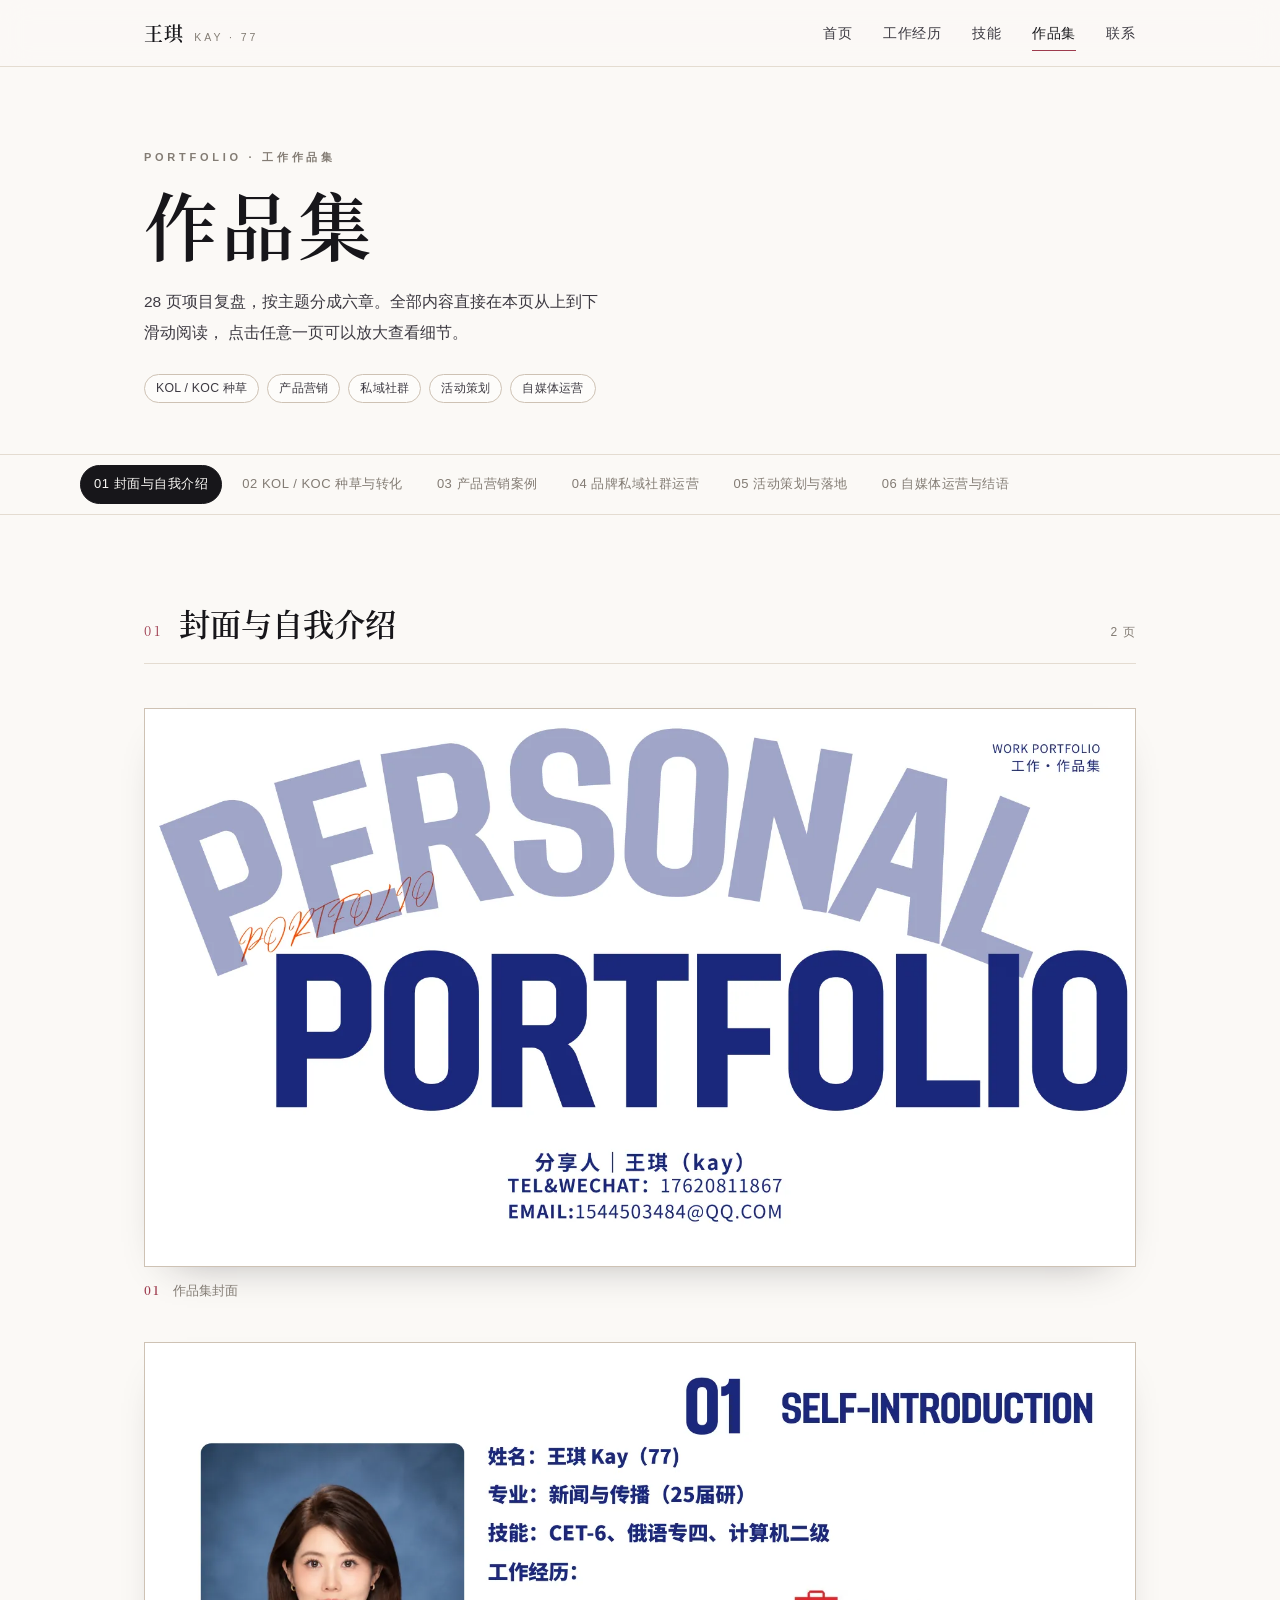
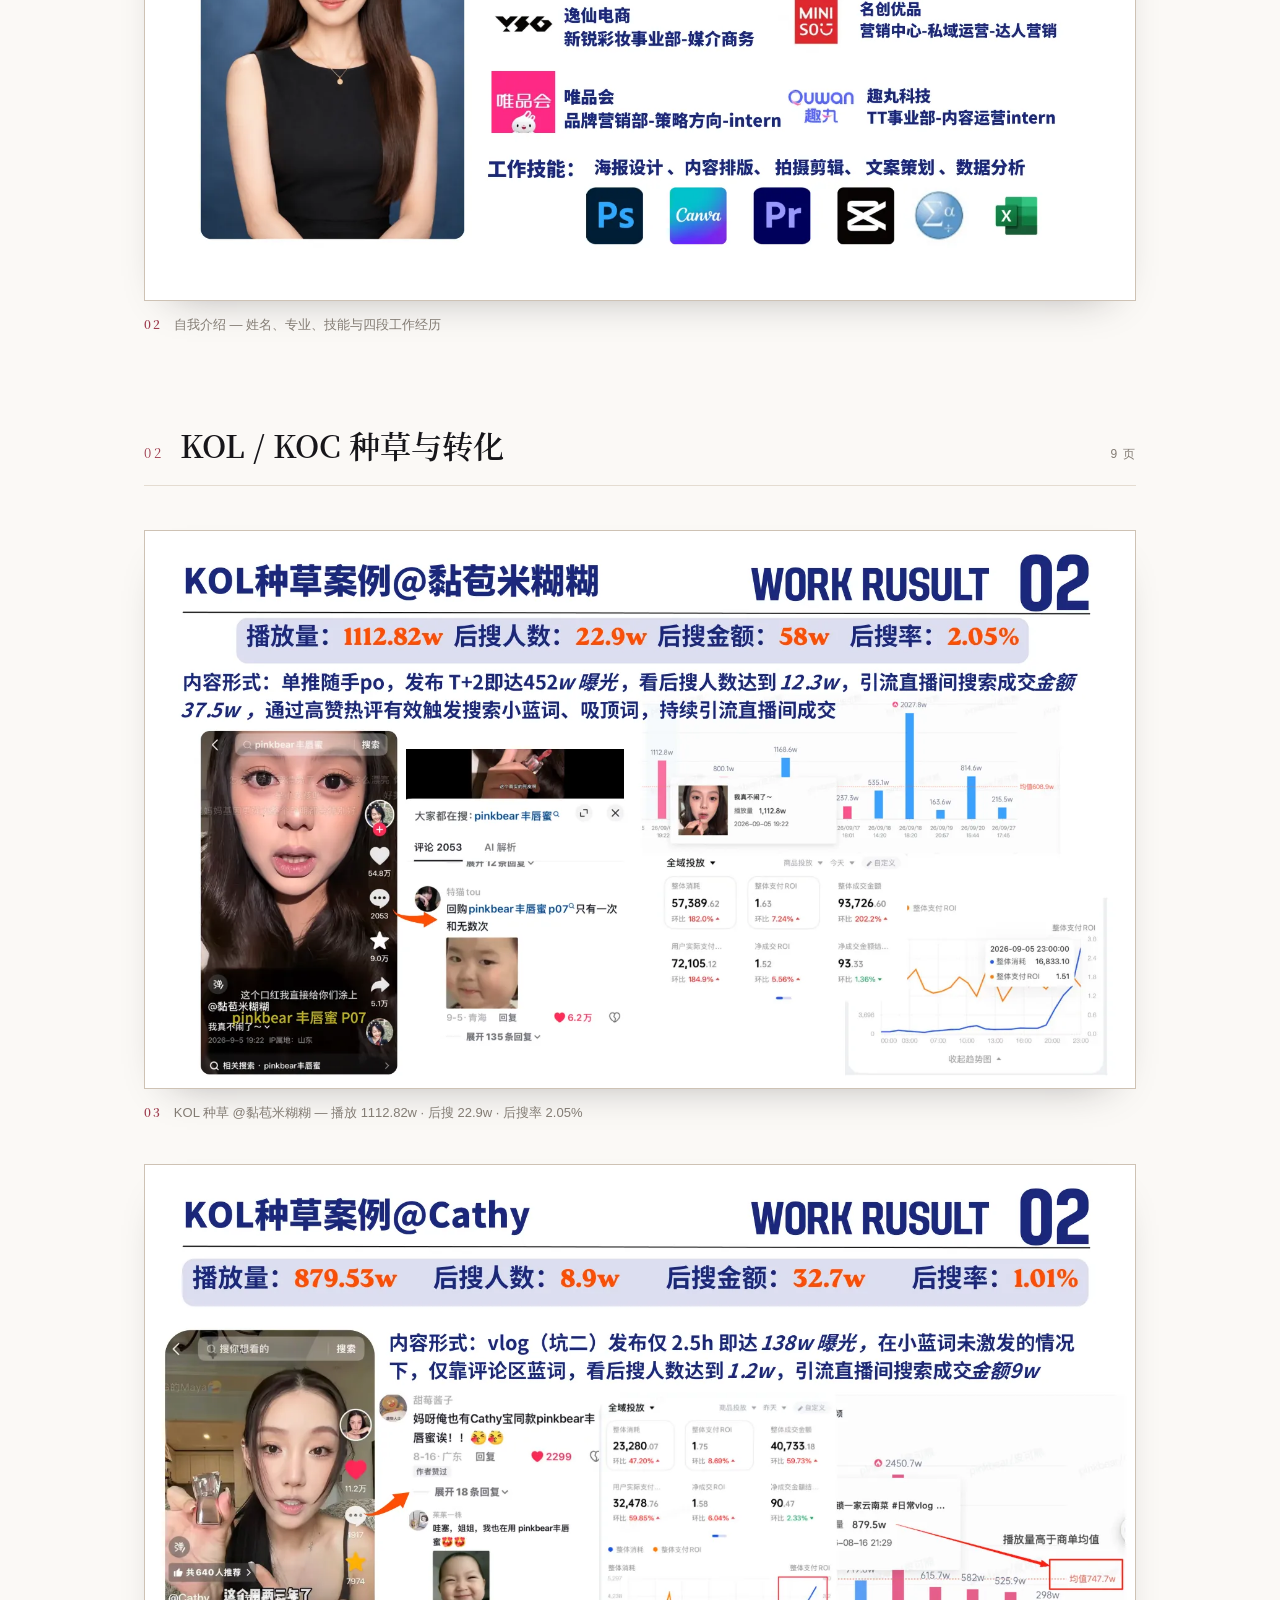
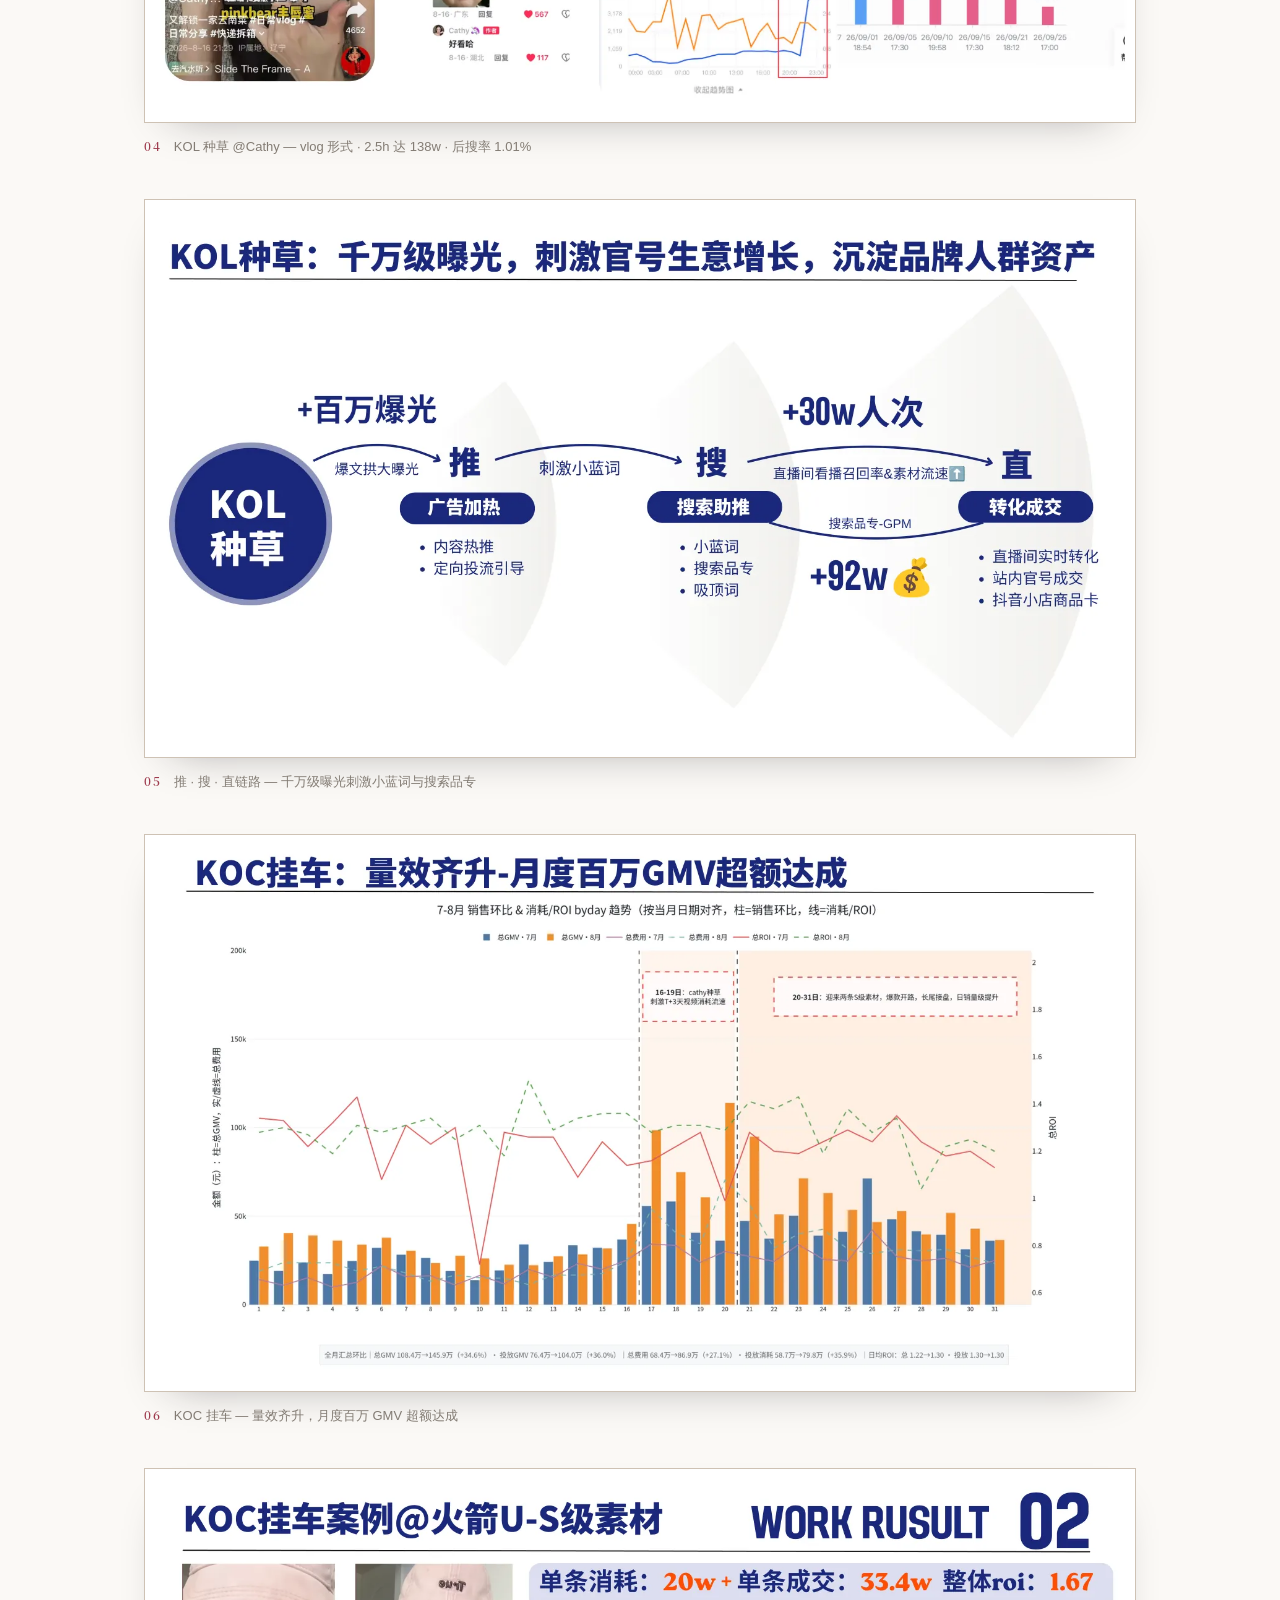
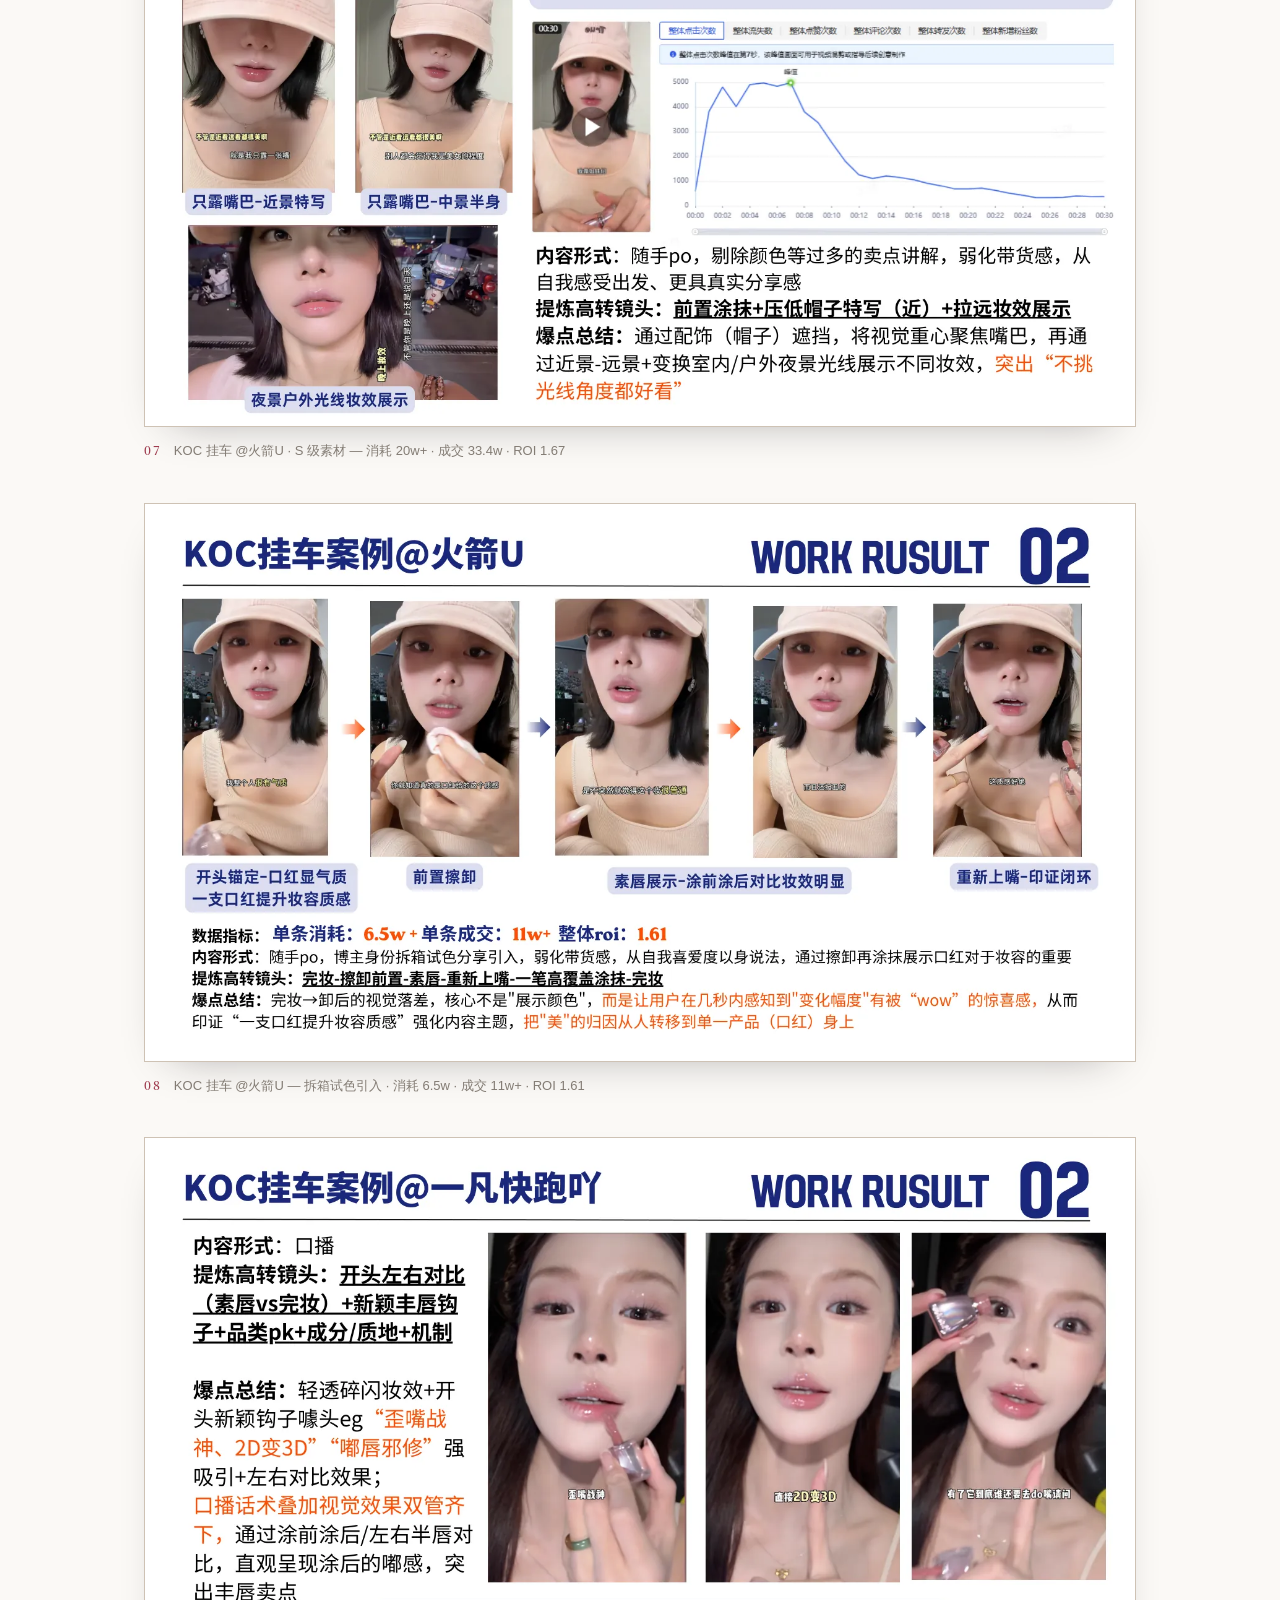
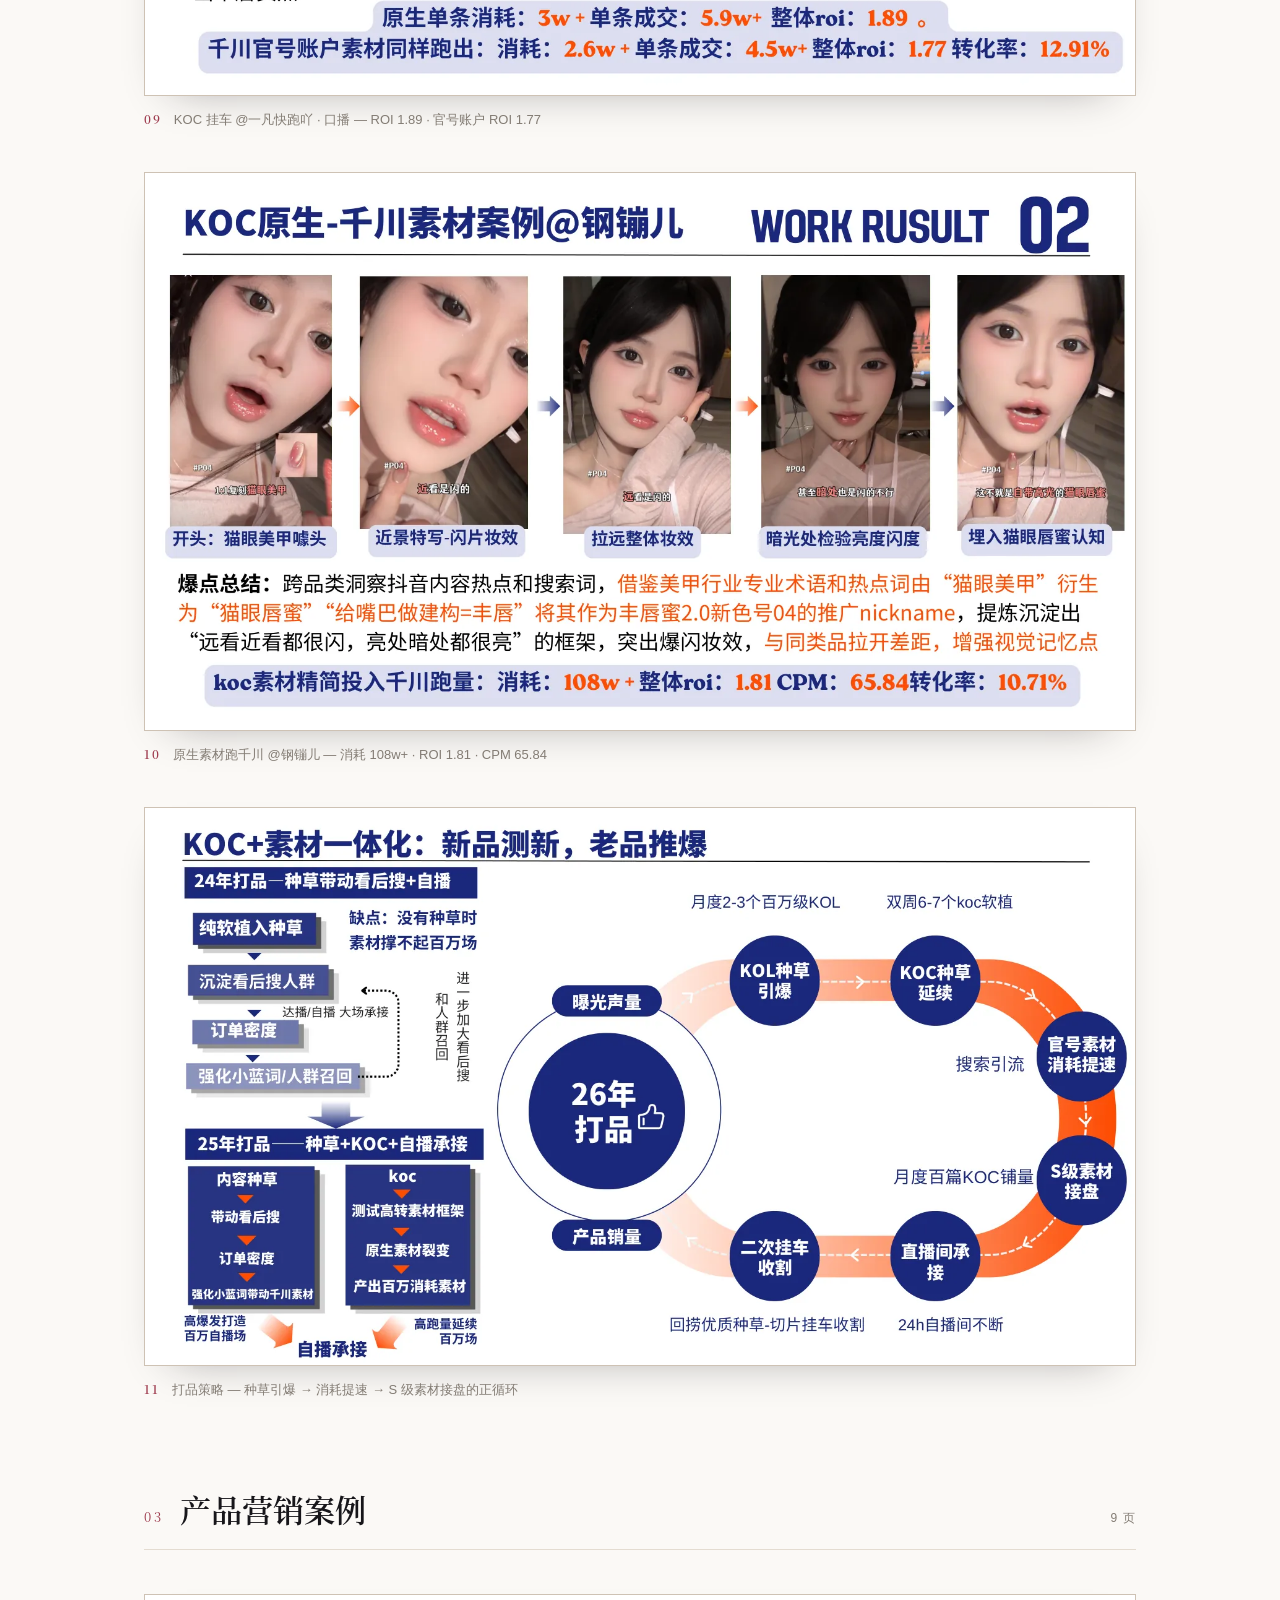
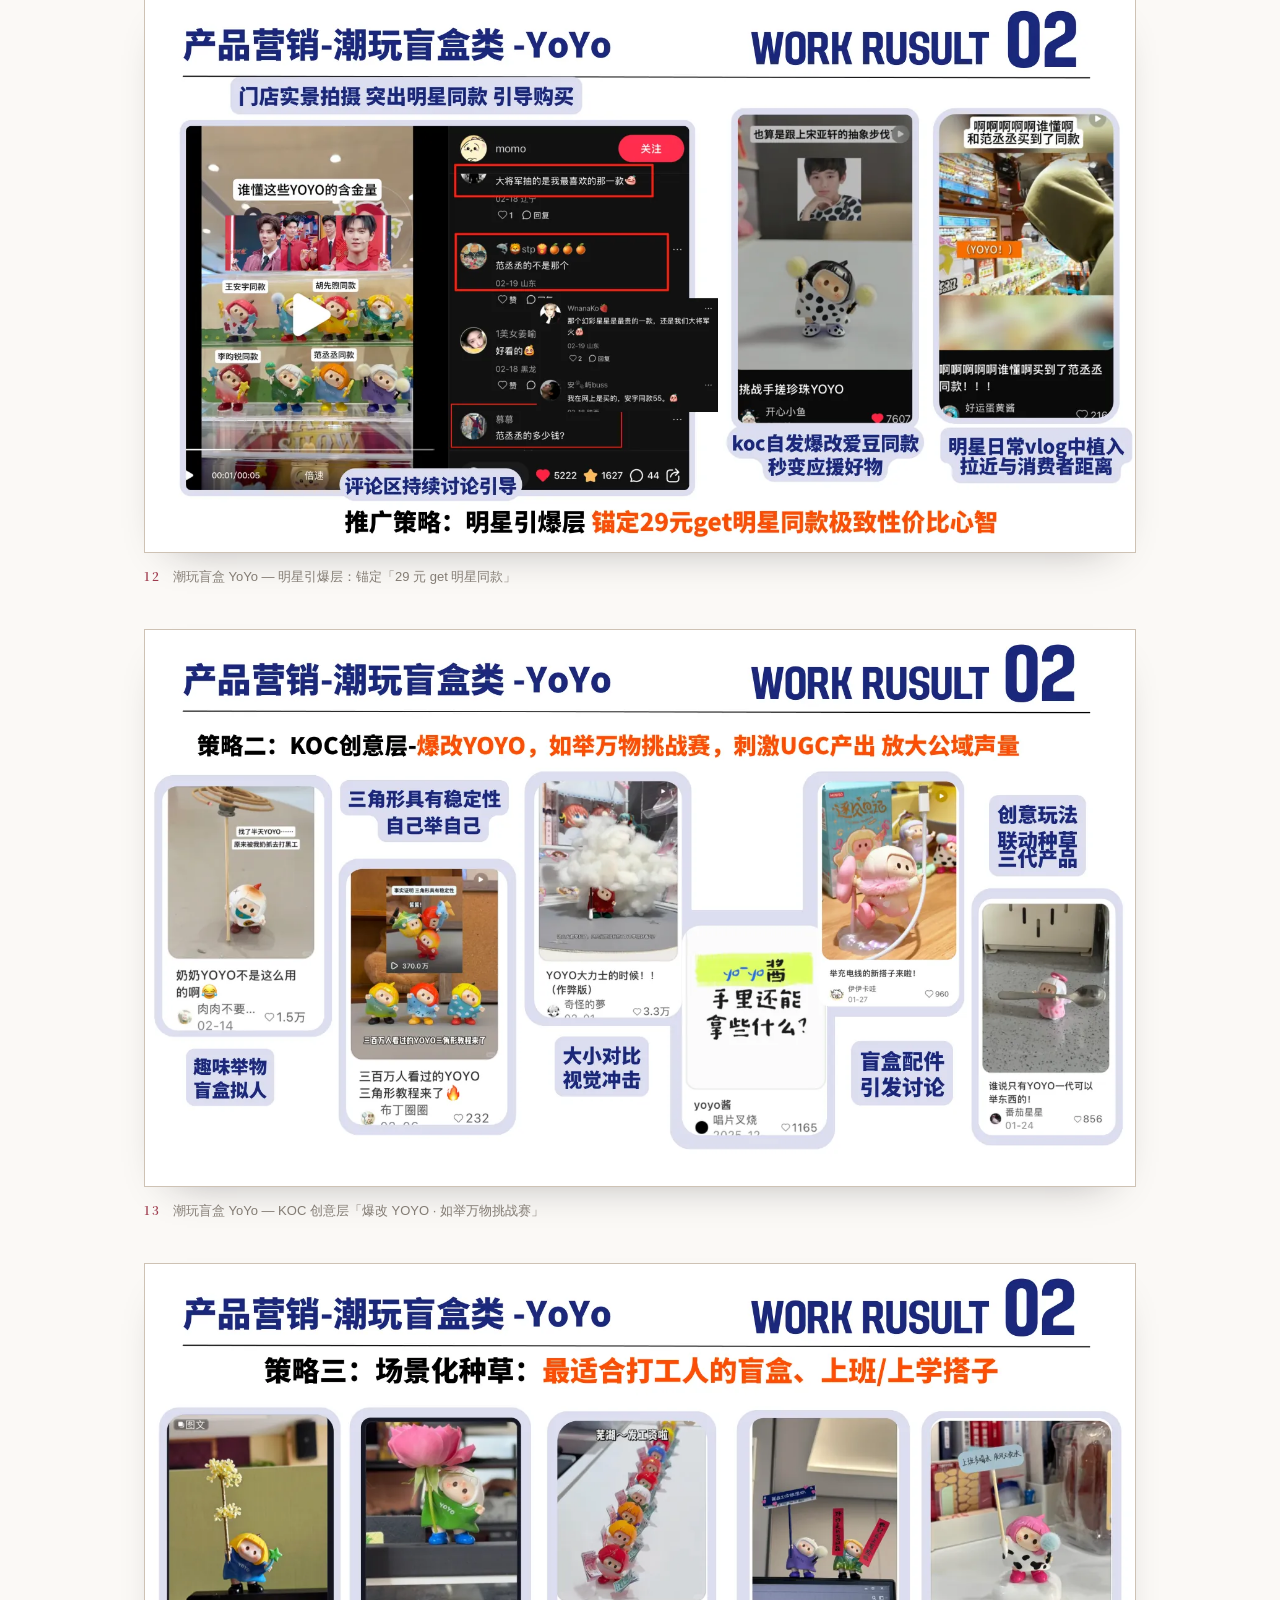
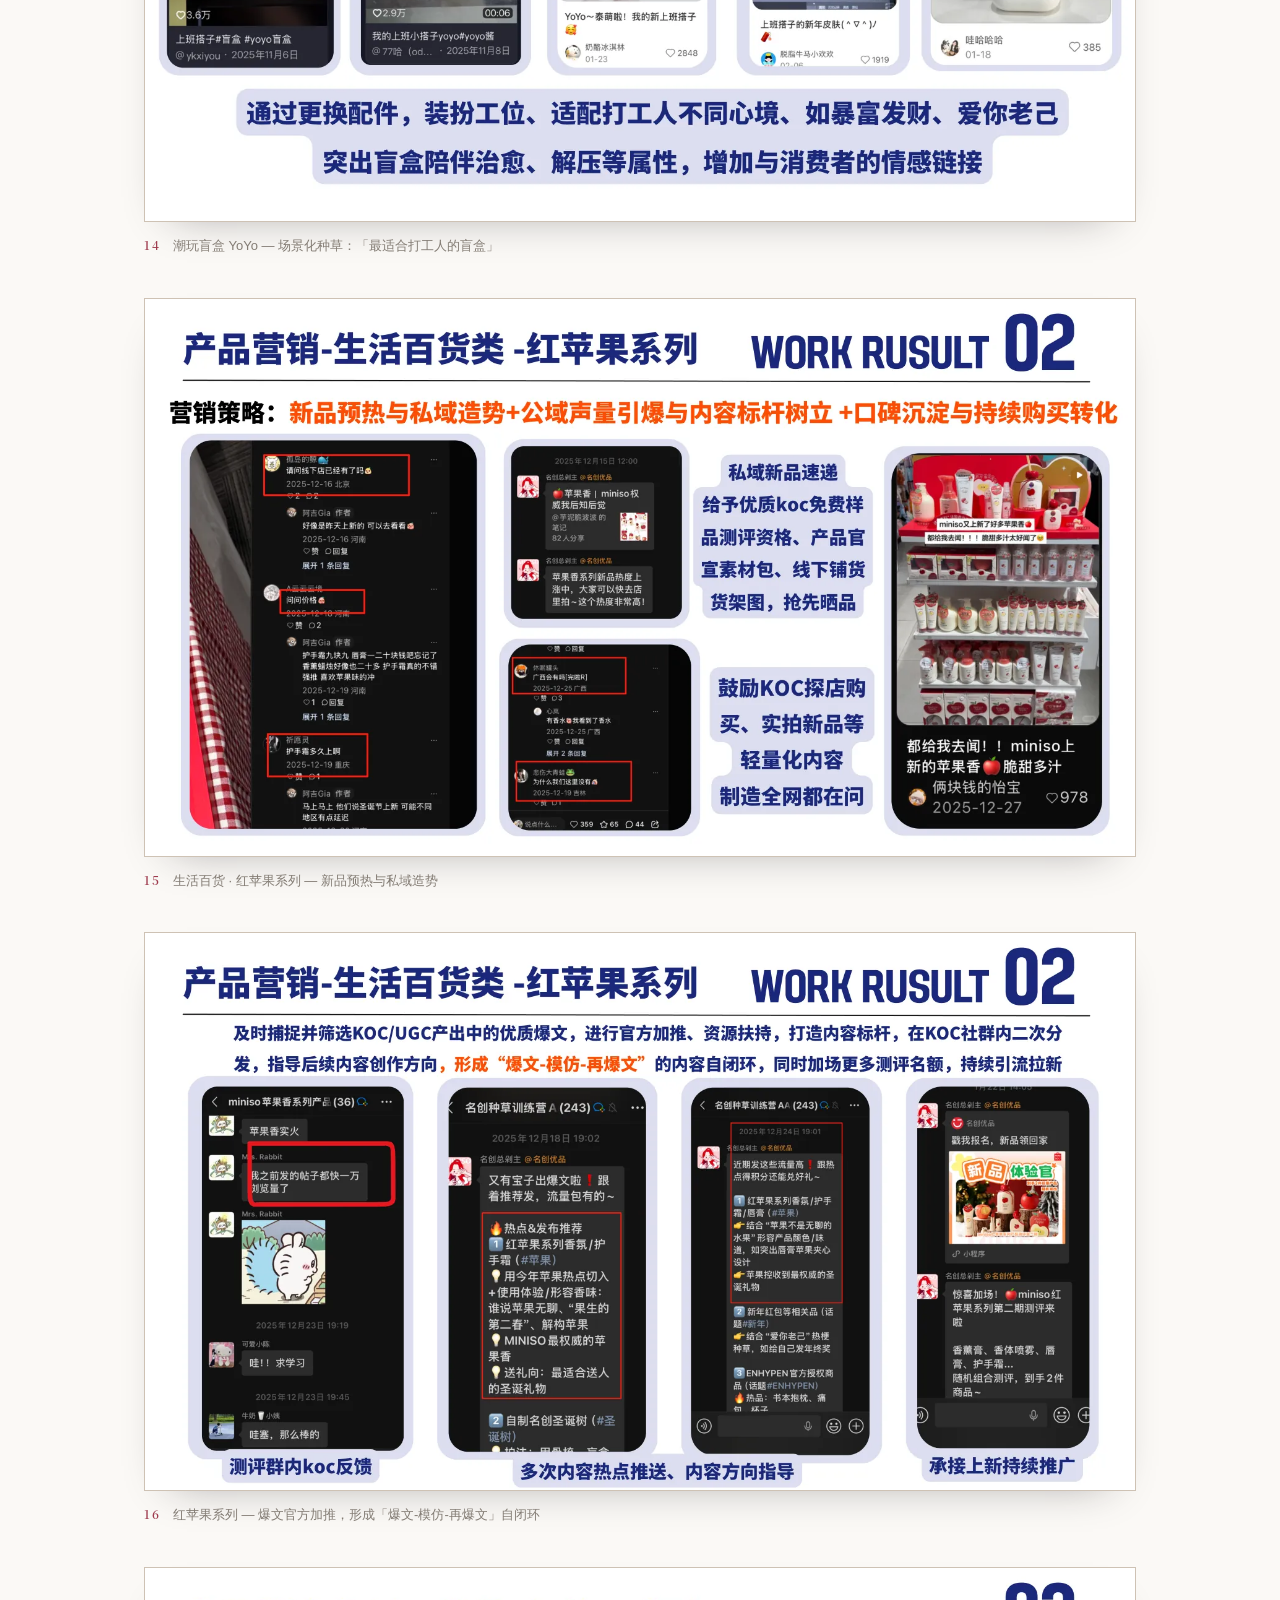
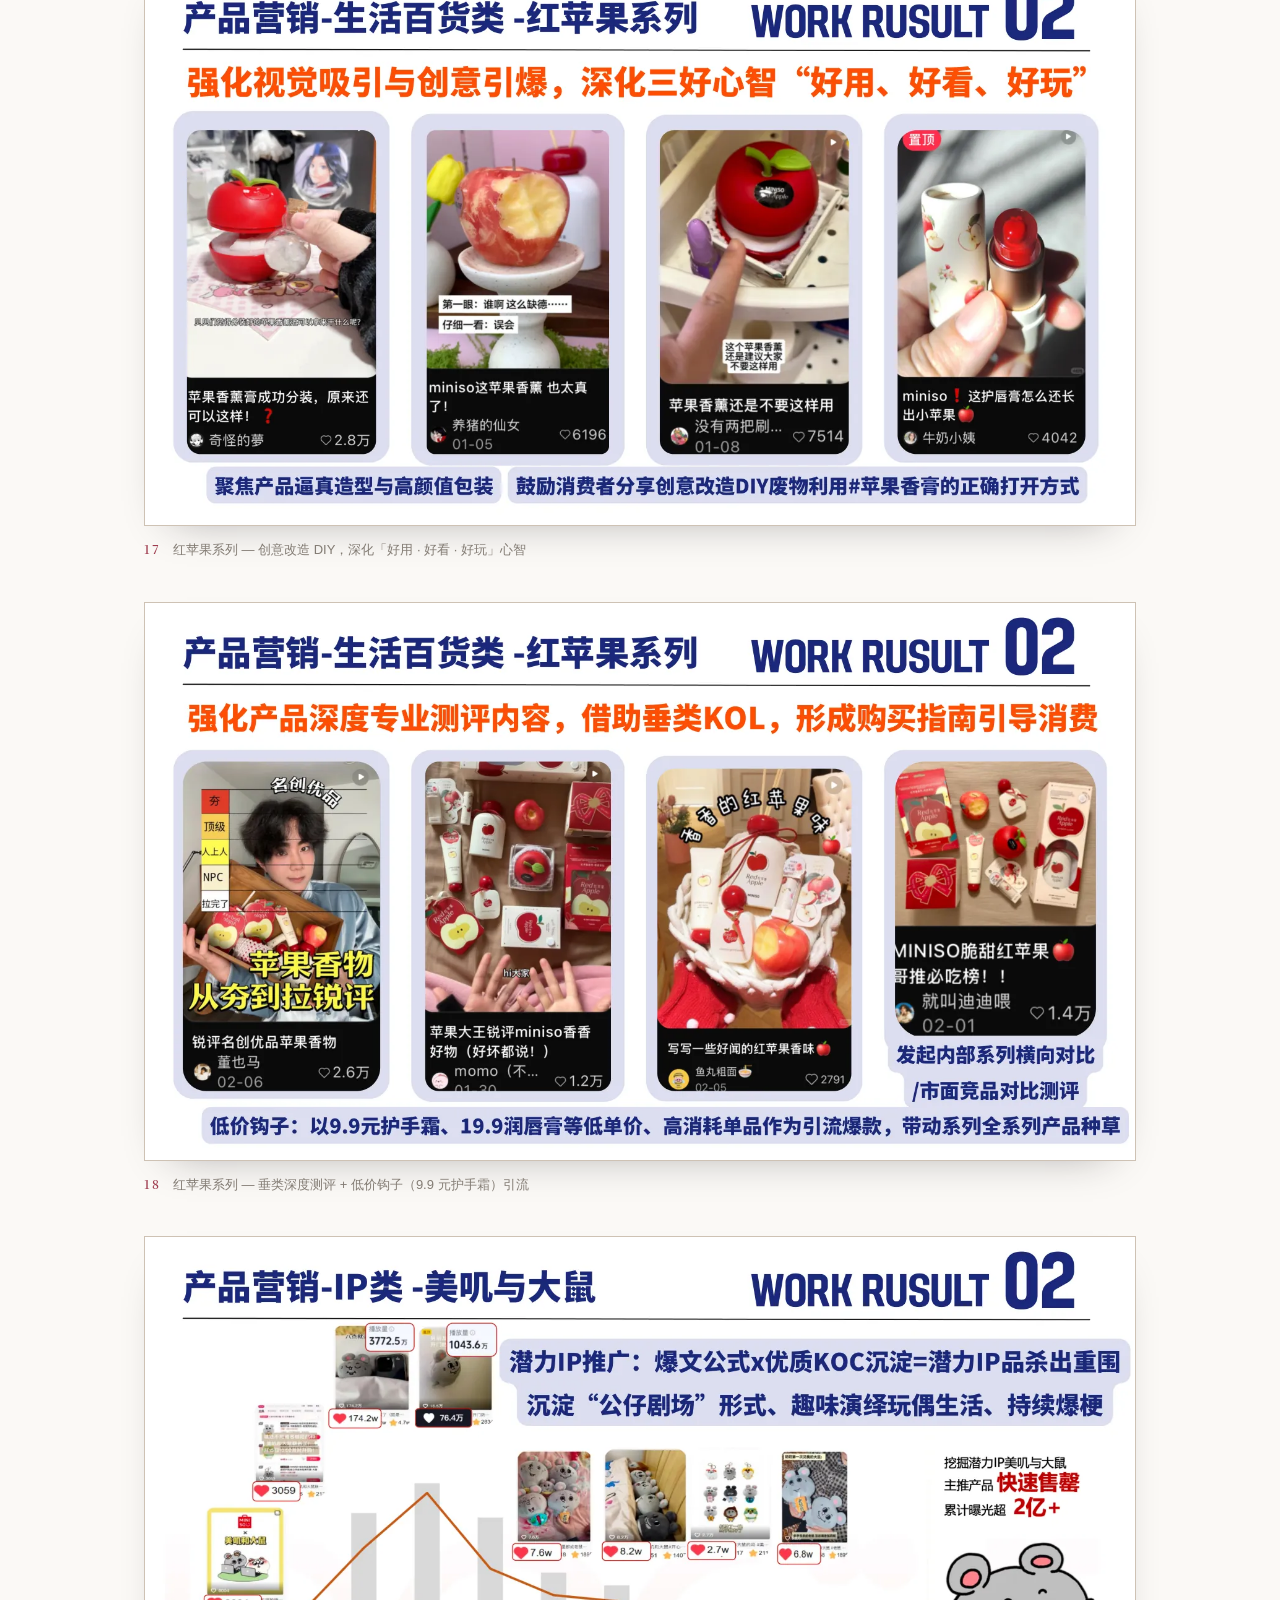
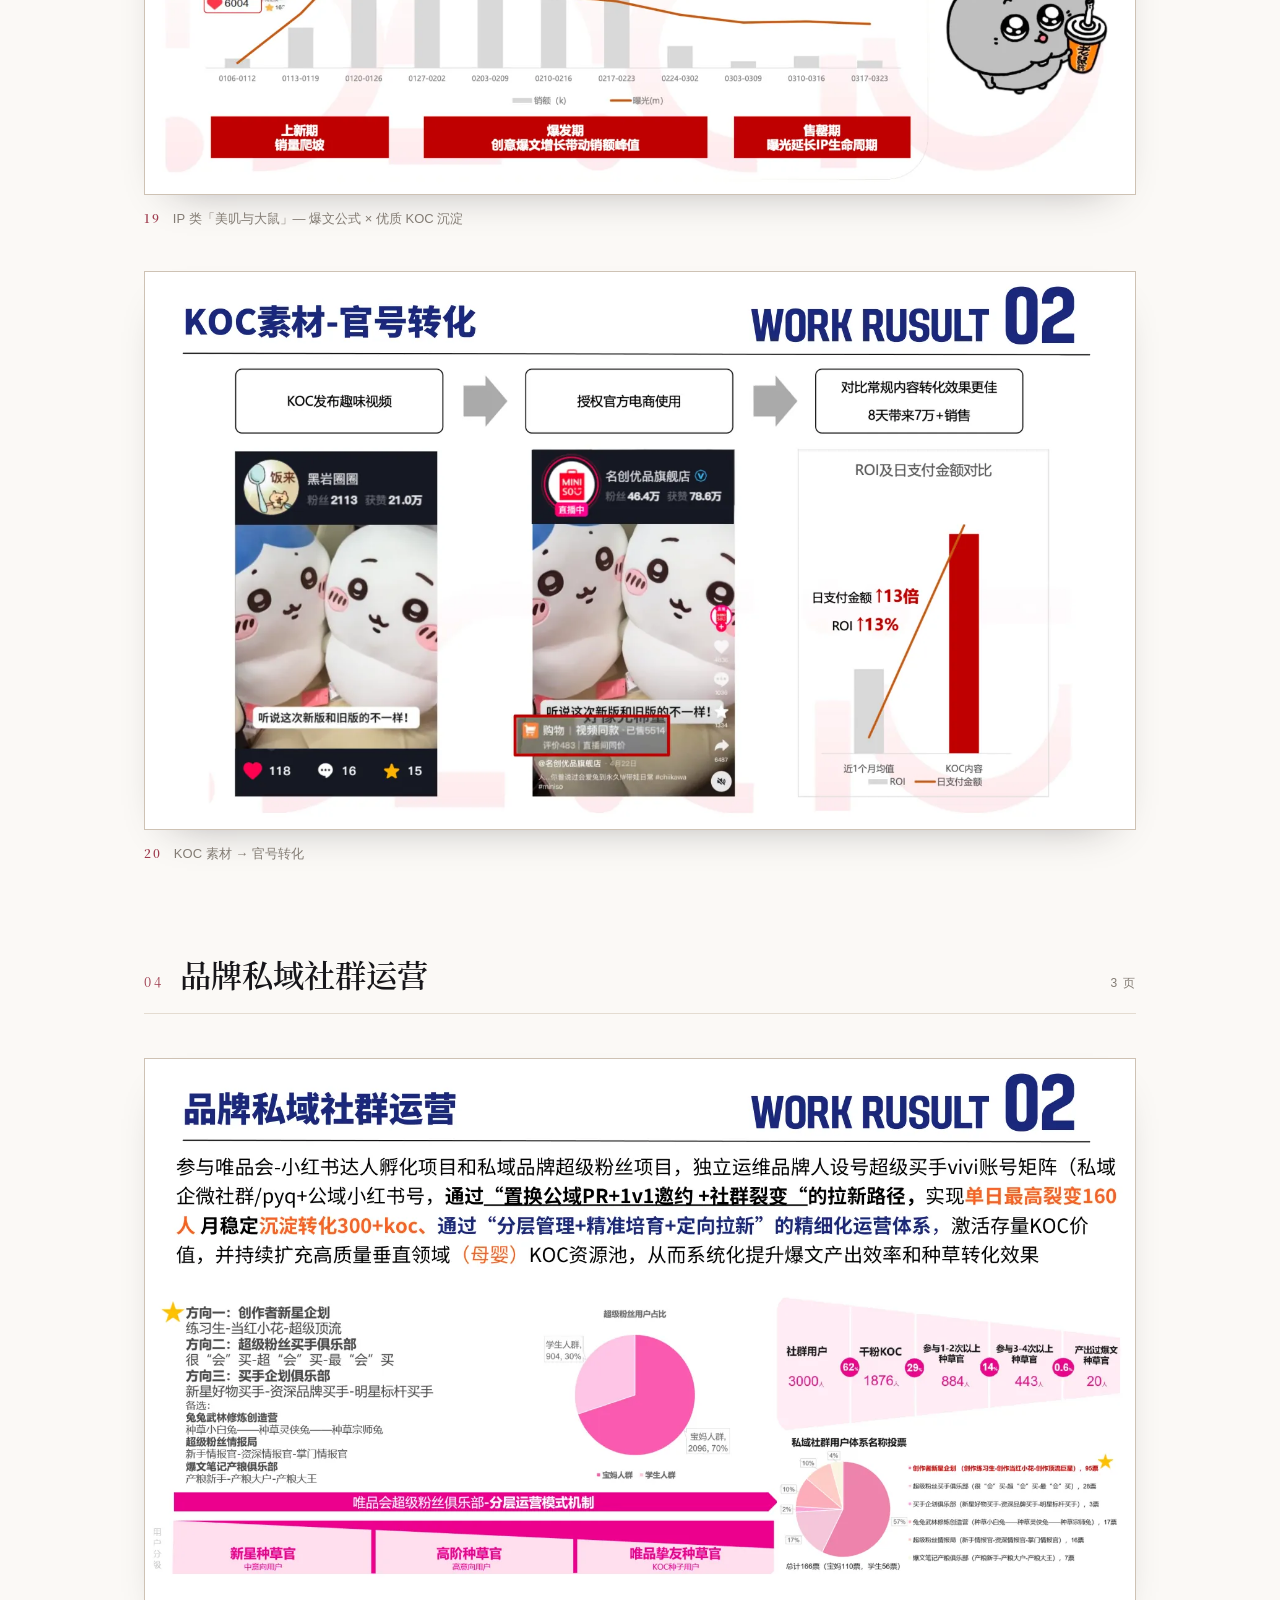
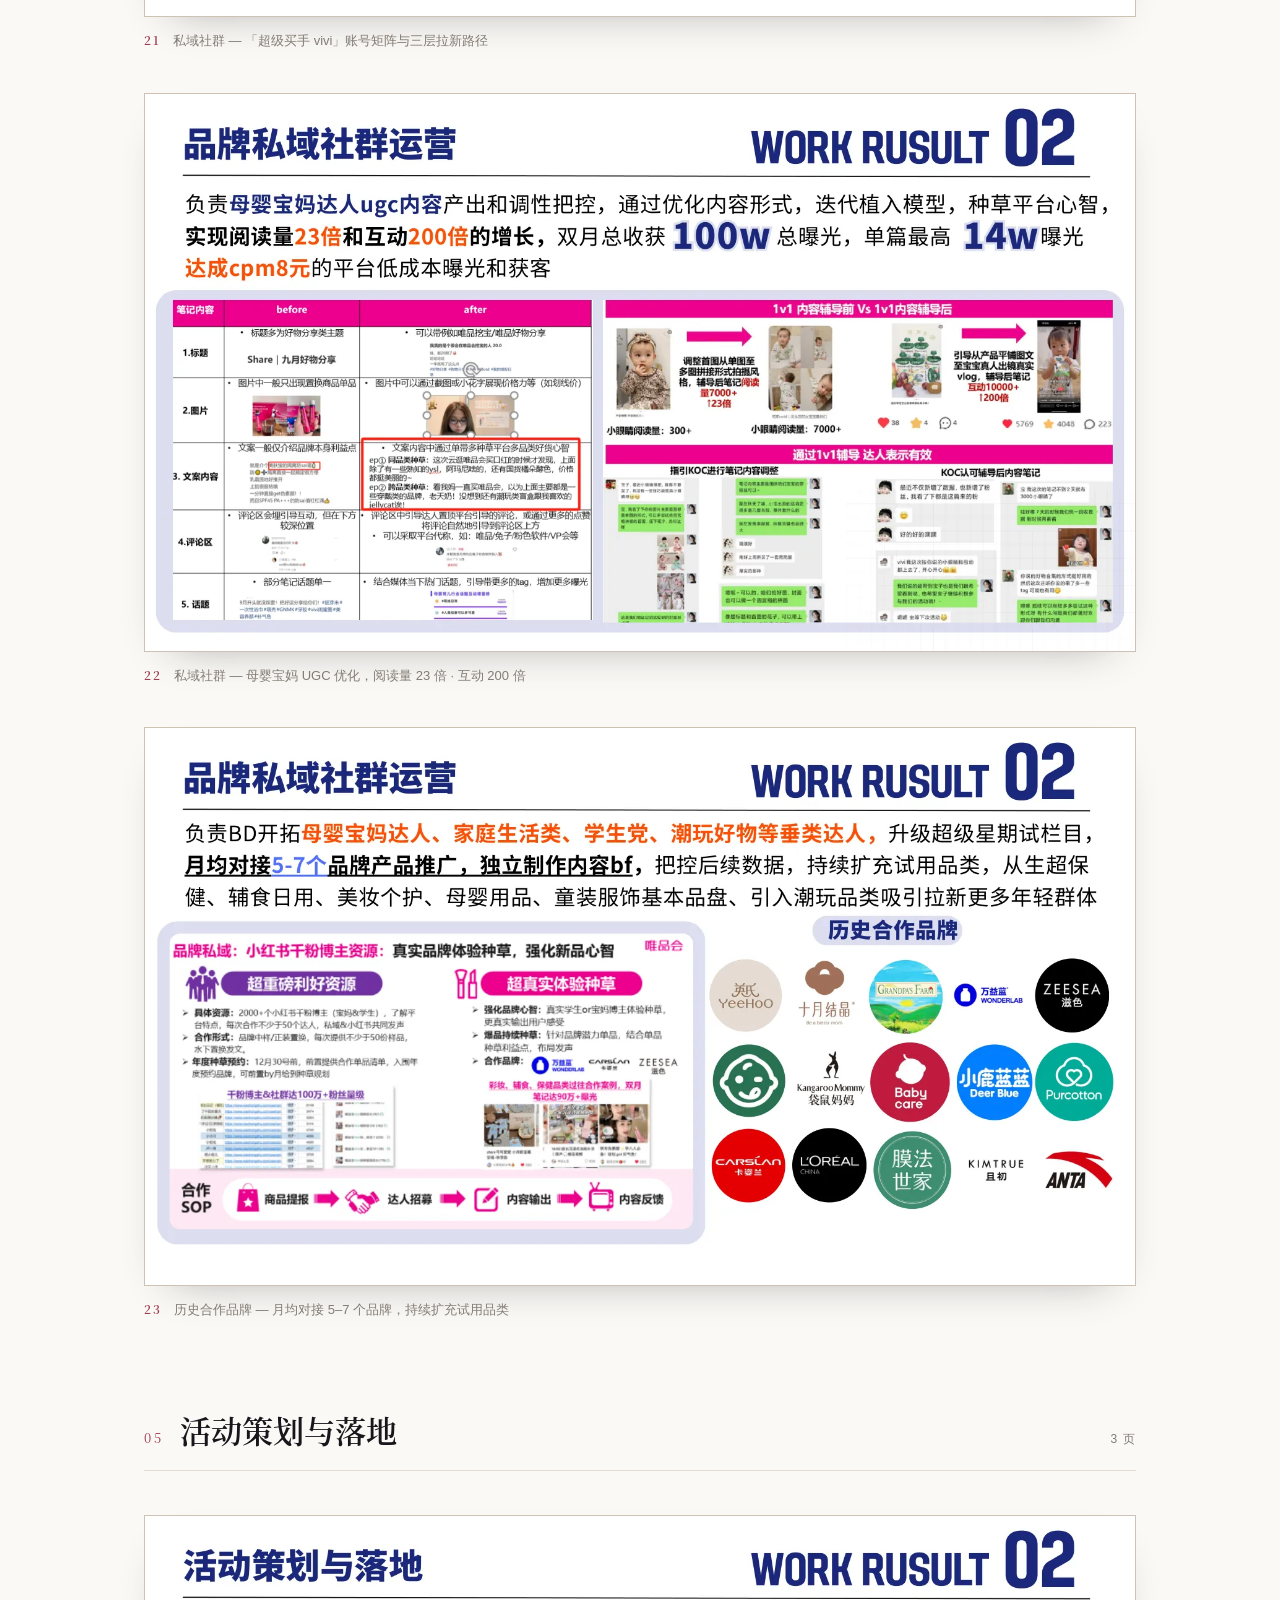
==== portfolio.html @ 4d659699 "feat: 个人网站首版（简历拆解 + 站内作品集） 首页： - Hero 定位与四段经历概述，六项关键数据条 - 工作经历按公司分块，每段拆成 3 个工作要点并附量化指标标签 - 技能按 7 个方向" ====
<!doctype html>
<html lang="zh-CN">
<head>
<meta charset="utf-8">
<meta name="viewport" content="width=device-width, initial-scale=1">
<title>作品集 · 王琪 Kay</title>
<meta name="description" content="王琪（Kay）作品集：KOL / KOC 种草与转化、产品营销、品牌私域社群运营、活动策划与自媒体运营，28 页完整项目复盘。">
<meta name="author" content="王琪 Kay">
<meta name="theme-color" content="#fbf9f6">
<link rel="icon" href="assets/favicon.svg" type="image/svg+xml">
<link rel="stylesheet" href="css/style.css">
</head>
<body>
<a class="skip-link" href="#main">跳到主要内容</a>

<header class="site-header">
  <div class="wrap">
    <a class="brand" href="index.html">王琪 <small>Kay · 77</small></a>
    <nav class="site-nav" aria-label="主导航">
      <a href="index.html">首页</a>
      <a href="index.html#experience">工作经历</a>
      <a href="index.html#skills">技能</a>
      <a href="portfolio.html" aria-current="page">作品集</a>
      <a href="index.html#contact">联系</a>
    </nav>
  </div>
</header>

<main id="main">

  <section class="pf-hero">
    <div class="wrap">
      <p class="eyebrow">PORTFOLIO · 工作作品集</p>
      <h1 class="pf-hero-title">作品集</h1>
      <p class="pf-hero-lede">
        28 页项目复盘，按主题分成六章。全部内容直接在本页从上到下滑动阅读，
        点击任意一页可以放大查看细节。
      </p>
      <div class="hero-tags">
        <span class="metric">KOL / KOC 种草</span>
        <span class="metric">产品营销</span>
        <span class="metric">私域社群</span>
        <span class="metric">活动策划</span>
        <span class="metric">自媒体运营</span>
      </div>
    </div>
  </section>

  <nav class="pf-nav" aria-label="作品集章节">
    <div class="wrap pf-nav-inner">
      <a href="#group-1">01 封面与自我介绍</a>
      <a href="#group-2">02 KOL / KOC 种草与转化</a>
      <a href="#group-3">03 产品营销案例</a>
      <a href="#group-4">04 品牌私域社群运营</a>
      <a href="#group-5">05 活动策划与落地</a>
      <a href="#group-6">06 自媒体运营与结语</a>
    </div>
  </nav>

  <!-- ========================= 01 封面与自我介绍 ========================= -->
  <section class="pf-group" id="group-1">
    <div class="wrap">
      <div class="pf-group-head">
        <span class="pf-group-num">01</span>
        <h2 class="pf-group-title">封面与自我介绍</h2>
        <span class="pf-group-count">2 页</span>
      </div>
      <div class="pf-slides">
        <figure class="pf-slide reveal">
          <button class="pf-slide-btn" type="button" data-slide="assets/portfolio/01-w.webp" data-index="1">
            <img src="assets/portfolio/01-w.webp" srcset="assets/portfolio/01-s.webp 900w, assets/portfolio/01-w.webp 1600w" sizes="(max-width: 900px) 100vw, 1080px" width="1600" height="900" alt="作品集封面：工作·作品集，分享人王琪（Kay）" decoding="async">
          </button>
          <figcaption><b>01</b> 作品集封面</figcaption>
        </figure>
        <figure class="pf-slide reveal">
          <button class="pf-slide-btn" type="button" data-slide="assets/portfolio/02-w.webp" data-index="2">
            <img src="assets/portfolio/02-w.webp" srcset="assets/portfolio/02-s.webp 900w, assets/portfolio/02-w.webp 1600w" sizes="(max-width: 900px) 100vw, 1080px" width="1600" height="900" alt="自我介绍：姓名、专业、技能与四段工作经历" loading="lazy" decoding="async">
          </button>
          <figcaption><b>02</b> 自我介绍 — 姓名、专业、技能与四段工作经历</figcaption>
        </figure>
      </div>
    </div>
  </section>

  <!-- ===================== 02 KOL / KOC 种草与转化 ===================== -->
  <section class="pf-group" id="group-2">
    <div class="wrap">
      <div class="pf-group-head">
        <span class="pf-group-num">02</span>
        <h2 class="pf-group-title">KOL / KOC 种草与转化</h2>
        <span class="pf-group-count">9 页</span>
      </div>
      <div class="pf-slides">
        <figure class="pf-slide reveal">
          <button class="pf-slide-btn" type="button" data-slide="assets/portfolio/03-w.webp" data-index="3">
            <img src="assets/portfolio/03-w.webp" srcset="assets/portfolio/03-s.webp 900w, assets/portfolio/03-w.webp 1600w" sizes="(max-width: 900px) 100vw, 1080px" width="1600" height="900" alt="KOL 种草案例 @黏苞米糊糊：播放量 1112.82 万，后搜人数 22.9 万" loading="lazy" decoding="async">
          </button>
          <figcaption><b>03</b> KOL 种草 @黏苞米糊糊 — 播放 1112.82w · 后搜 22.9w · 后搜率 2.05%</figcaption>
        </figure>
        <figure class="pf-slide reveal">
          <button class="pf-slide-btn" type="button" data-slide="assets/portfolio/04-w.webp" data-index="4">
            <img src="assets/portfolio/04-w.webp" srcset="assets/portfolio/04-s.webp 900w, assets/portfolio/04-w.webp 1600w" sizes="(max-width: 900px) 100vw, 1080px" width="1600" height="900" alt="KOL 种草案例 @Cathy：vlog 形式，发布 2.5 小时达 138 万曝光" loading="lazy" decoding="async">
          </button>
          <figcaption><b>04</b> KOL 种草 @Cathy — vlog 形式 · 2.5h 达 138w · 后搜率 1.01%</figcaption>
        </figure>
        <figure class="pf-slide reveal">
          <button class="pf-slide-btn" type="button" data-slide="assets/portfolio/05-w.webp" data-index="5">
            <img src="assets/portfolio/05-w.webp" srcset="assets/portfolio/05-s.webp 900w, assets/portfolio/05-w.webp 1600w" sizes="(max-width: 900px) 100vw, 1080px" width="1600" height="900" alt="推搜直链路：KOL 种草带动小蓝词与搜索品专" loading="lazy" decoding="async">
          </button>
          <figcaption><b>05</b> 推 · 搜 · 直链路 — 千万级曝光刺激小蓝词与搜索品专</figcaption>
        </figure>
        <figure class="pf-slide reveal">
          <button class="pf-slide-btn" type="button" data-slide="assets/portfolio/06-w.webp" data-index="6">
            <img src="assets/portfolio/06-w.webp" srcset="assets/portfolio/06-s.webp 900w, assets/portfolio/06-w.webp 1600w" sizes="(max-width: 900px) 100vw, 1080px" width="1600" height="900" alt="KOC 挂车月度百万 GMV 超额达成" loading="lazy" decoding="async">
          </button>
          <figcaption><b>06</b> KOC 挂车 — 量效齐升，月度百万 GMV 超额达成</figcaption>
        </figure>
        <figure class="pf-slide reveal">
          <button class="pf-slide-btn" type="button" data-slide="assets/portfolio/07-w.webp" data-index="7">
            <img src="assets/portfolio/07-w.webp" srcset="assets/portfolio/07-s.webp 900w, assets/portfolio/07-w.webp 1600w" sizes="(max-width: 900px) 100vw, 1080px" width="1600" height="900" alt="KOC 挂车 S 级素材案例 @火箭U：单条消耗 20 万、成交 33.4 万" loading="lazy" decoding="async">
          </button>
          <figcaption><b>07</b> KOC 挂车 @火箭U · S 级素材 — 消耗 20w+ · 成交 33.4w · ROI 1.67</figcaption>
        </figure>
        <figure class="pf-slide reveal">
          <button class="pf-slide-btn" type="button" data-slide="assets/portfolio/08-w.webp" data-index="8">
            <img src="assets/portfolio/08-w.webp" srcset="assets/portfolio/08-s.webp 900w, assets/portfolio/08-w.webp 1600w" sizes="(max-width: 900px) 100vw, 1080px" width="1600" height="900" alt="KOC 挂车案例 @火箭U：拆箱试色引入，单条成交 11 万以上" loading="lazy" decoding="async">
          </button>
          <figcaption><b>08</b> KOC 挂车 @火箭U — 拆箱试色引入 · 消耗 6.5w · 成交 11w+ · ROI 1.61</figcaption>
        </figure>
        <figure class="pf-slide reveal">
          <button class="pf-slide-btn" type="button" data-slide="assets/portfolio/09-w.webp" data-index="9">
            <img src="assets/portfolio/09-w.webp" srcset="assets/portfolio/09-s.webp 900w, assets/portfolio/09-w.webp 1600w" sizes="(max-width: 900px) 100vw, 1080px" width="1600" height="900" alt="KOC 挂车口播案例 @一凡快跑吖：左右对比与涂前涂后" loading="lazy" decoding="async">
          </button>
          <figcaption><b>09</b> KOC 挂车 @一凡快跑吖 · 口播 — ROI 1.89 · 官号账户 ROI 1.77</figcaption>
        </figure>
        <figure class="pf-slide reveal">
          <button class="pf-slide-btn" type="button" data-slide="assets/portfolio/10-w.webp" data-index="10">
            <img src="assets/portfolio/10-w.webp" srcset="assets/portfolio/10-s.webp 900w, assets/portfolio/10-w.webp 1600w" sizes="(max-width: 900px) 100vw, 1080px" width="1600" height="900" alt="KOC 原生素材跑千川 @钢镚儿：消耗 108 万以上，ROI 1.81" loading="lazy" decoding="async">
          </button>
          <figcaption><b>10</b> 原生素材跑千川 @钢镚儿 — 消耗 108w+ · ROI 1.81 · CPM 65.84</figcaption>
        </figure>
        <figure class="pf-slide reveal">
          <button class="pf-slide-btn" type="button" data-slide="assets/portfolio/11-w.webp" data-index="11">
            <img src="assets/portfolio/11-w.webp" srcset="assets/portfolio/11-s.webp 900w, assets/portfolio/11-w.webp 1600w" sizes="(max-width: 900px) 100vw, 1080px" width="1600" height="900" alt="打品策略：KOC 与素材一体化，种草引爆到 S 级素材接盘" loading="lazy" decoding="async">
          </button>
          <figcaption><b>11</b> 打品策略 — 种草引爆 → 消耗提速 → S 级素材接盘的正循环</figcaption>
        </figure>
      </div>
    </div>
  </section>

  <!-- ======================= 03 产品营销案例 ======================= -->
  <section class="pf-group" id="group-3">
    <div class="wrap">
      <div class="pf-group-head">
        <span class="pf-group-num">03</span>
        <h2 class="pf-group-title">产品营销案例</h2>
        <span class="pf-group-count">9 页</span>
      </div>
      <div class="pf-slides">
        <figure class="pf-slide reveal">
          <button class="pf-slide-btn" type="button" data-slide="assets/portfolio/12-w.webp" data-index="12">
            <img src="assets/portfolio/12-w.webp" srcset="assets/portfolio/12-s.webp 900w, assets/portfolio/12-w.webp 1600w" sizes="(max-width: 900px) 100vw, 1080px" width="1600" height="900" alt="潮玩盲盒 YoYo 明星引爆层：锚定 29 元明星同款" loading="lazy" decoding="async">
          </button>
          <figcaption><b>12</b> 潮玩盲盒 YoYo — 明星引爆层：锚定「29 元 get 明星同款」</figcaption>
        </figure>
        <figure class="pf-slide reveal">
          <button class="pf-slide-btn" type="button" data-slide="assets/portfolio/13-w.webp" data-index="13">
            <img src="assets/portfolio/13-w.webp" srcset="assets/portfolio/13-s.webp 900w, assets/portfolio/13-w.webp 1600w" sizes="(max-width: 900px) 100vw, 1080px" width="1600" height="900" alt="潮玩盲盒 YoYo KOC 创意层：爆改 YOYO 如举万物挑战赛" loading="lazy" decoding="async">
          </button>
          <figcaption><b>13</b> 潮玩盲盒 YoYo — KOC 创意层「爆改 YOYO · 如举万物挑战赛」</figcaption>
        </figure>
        <figure class="pf-slide reveal">
          <button class="pf-slide-btn" type="button" data-slide="assets/portfolio/14-w.webp" data-index="14">
            <img src="assets/portfolio/14-w.webp" srcset="assets/portfolio/14-s.webp 900w, assets/portfolio/14-w.webp 1600w" sizes="(max-width: 900px) 100vw, 1080px" width="1600" height="900" alt="潮玩盲盒 YoYo 场景化种草：上班上学的解压搭子" loading="lazy" decoding="async">
          </button>
          <figcaption><b>14</b> 潮玩盲盒 YoYo — 场景化种草：「最适合打工人的盲盒」</figcaption>
        </figure>
        <figure class="pf-slide reveal">
          <button class="pf-slide-btn" type="button" data-slide="assets/portfolio/15-w.webp" data-index="15">
            <img src="assets/portfolio/15-w.webp" srcset="assets/portfolio/15-s.webp 900w, assets/portfolio/15-w.webp 1600w" sizes="(max-width: 900px) 100vw, 1080px" width="1600" height="900" alt="生活百货红苹果系列：新品预热与私域造势" loading="lazy" decoding="async">
          </button>
          <figcaption><b>15</b> 生活百货 · 红苹果系列 — 新品预热与私域造势</figcaption>
        </figure>
        <figure class="pf-slide reveal">
          <button class="pf-slide-btn" type="button" data-slide="assets/portfolio/16-w.webp" data-index="16">
            <img src="assets/portfolio/16-w.webp" srcset="assets/portfolio/16-s.webp 900w, assets/portfolio/16-w.webp 1600w" sizes="(max-width: 900px) 100vw, 1080px" width="1600" height="900" alt="红苹果系列优质爆文官方加推，形成内容自闭环" loading="lazy" decoding="async">
          </button>
          <figcaption><b>16</b> 红苹果系列 — 爆文官方加推，形成「爆文-模仿-再爆文」自闭环</figcaption>
        </figure>
        <figure class="pf-slide reveal">
          <button class="pf-slide-btn" type="button" data-slide="assets/portfolio/17-w.webp" data-index="17">
            <img src="assets/portfolio/17-w.webp" srcset="assets/portfolio/17-s.webp 900w, assets/portfolio/17-w.webp 1600w" sizes="(max-width: 900px) 100vw, 1080px" width="1600" height="900" alt="红苹果系列创意改造 DIY 与高颜值包装" loading="lazy" decoding="async">
          </button>
          <figcaption><b>17</b> 红苹果系列 — 创意改造 DIY，深化「好用 · 好看 · 好玩」心智</figcaption>
        </figure>
        <figure class="pf-slide reveal">
          <button class="pf-slide-btn" type="button" data-slide="assets/portfolio/18-w.webp" data-index="18">
            <img src="assets/portfolio/18-w.webp" srcset="assets/portfolio/18-s.webp 900w, assets/portfolio/18-w.webp 1600w" sizes="(max-width: 900px) 100vw, 1080px" width="1600" height="900" alt="红苹果系列垂类测评与低价钩子引流" loading="lazy" decoding="async">
          </button>
          <figcaption><b>18</b> 红苹果系列 — 垂类深度测评 + 低价钩子（9.9 元护手霜）引流</figcaption>
        </figure>
        <figure class="pf-slide reveal">
          <button class="pf-slide-btn" type="button" data-slide="assets/portfolio/19-w.webp" data-index="19">
            <img src="assets/portfolio/19-w.webp" srcset="assets/portfolio/19-s.webp 900w, assets/portfolio/19-w.webp 1600w" sizes="(max-width: 900px) 100vw, 1080px" width="1600" height="900" alt="IP 类 美叽与大鼠：公仔剧场形式持续爆梗" loading="lazy" decoding="async">
          </button>
          <figcaption><b>19</b> IP 类「美叽与大鼠」— 爆文公式 × 优质 KOC 沉淀</figcaption>
        </figure>
        <figure class="pf-slide reveal">
          <button class="pf-slide-btn" type="button" data-slide="assets/portfolio/20-w.webp" data-index="20">
            <img src="assets/portfolio/20-w.webp" srcset="assets/portfolio/20-s.webp 900w, assets/portfolio/20-w.webp 1600w" sizes="(max-width: 900px) 100vw, 1080px" width="1600" height="900" alt="KOC 素材带动官号转化" loading="lazy" decoding="async">
          </button>
          <figcaption><b>20</b> KOC 素材 → 官号转化</figcaption>
        </figure>
      </div>
    </div>
  </section>

  <!-- ===================== 04 品牌私域社群运营 ===================== -->
  <section class="pf-group" id="group-4">
    <div class="wrap">
      <div class="pf-group-head">
        <span class="pf-group-num">04</span>
        <h2 class="pf-group-title">品牌私域社群运营</h2>
        <span class="pf-group-count">3 页</span>
      </div>
      <div class="pf-slides">
        <figure class="pf-slide reveal">
          <button class="pf-slide-btn" type="button" data-slide="assets/portfolio/21-w.webp" data-index="21">
            <img src="assets/portfolio/21-w.webp" srcset="assets/portfolio/21-s.webp 900w, assets/portfolio/21-w.webp 1600w" sizes="(max-width: 900px) 100vw, 1080px" width="1600" height="900" alt="超级买手 vivi 账号矩阵与拉新路径" loading="lazy" decoding="async">
          </button>
          <figcaption><b>21</b> 私域社群 — 「超级买手 vivi」账号矩阵与三层拉新路径</figcaption>
        </figure>
        <figure class="pf-slide reveal">
          <button class="pf-slide-btn" type="button" data-slide="assets/portfolio/22-w.webp" data-index="22">
            <img src="assets/portfolio/22-w.webp" srcset="assets/portfolio/22-s.webp 900w, assets/portfolio/22-w.webp 1600w" sizes="(max-width: 900px) 100vw, 1080px" width="1600" height="900" alt="母婴宝妈 UGC 内容产出与调性把控" loading="lazy" decoding="async">
          </button>
          <figcaption><b>22</b> 私域社群 — 母婴宝妈 UGC 优化，阅读量 23 倍 · 互动 200 倍</figcaption>
        </figure>
        <figure class="pf-slide reveal">
          <button class="pf-slide-btn" type="button" data-slide="assets/portfolio/23-w.webp" data-index="23">
            <img src="assets/portfolio/23-w.webp" srcset="assets/portfolio/23-s.webp 900w, assets/portfolio/23-w.webp 1600w" sizes="(max-width: 900px) 100vw, 1080px" width="1600" height="900" alt="历史合作品牌与垂类达人拓展" loading="lazy" decoding="async">
          </button>
          <figcaption><b>23</b> 历史合作品牌 — 月均对接 5–7 个品牌，持续扩充试用品类</figcaption>
        </figure>
      </div>
    </div>
  </section>

  <!-- ====================== 05 活动策划与落地 ====================== -->
  <section class="pf-group" id="group-5">
    <div class="wrap">
      <div class="pf-group-head">
        <span class="pf-group-num">05</span>
        <h2 class="pf-group-title">活动策划与落地</h2>
        <span class="pf-group-count">3 页</span>
      </div>
      <div class="pf-slides">
        <figure class="pf-slide reveal">
          <button class="pf-slide-btn" type="button" data-slide="assets/portfolio/24-w.webp" data-index="24">
            <img src="assets/portfolio/24-w.webp" srcset="assets/portfolio/24-s.webp 900w, assets/portfolio/24-w.webp 1600w" sizes="(max-width: 900px) 100vw, 1080px" width="1600" height="900" alt="国庆潮游与双十一双十二活动数据复盘" loading="lazy" decoding="async">
          </button>
          <figcaption><b>24</b> 活动策划与落地 — 阅读达成率 103.7% · CPM 降低 40%</figcaption>
        </figure>
        <figure class="pf-slide reveal">
          <button class="pf-slide-btn" type="button" data-slide="assets/portfolio/25-w.webp" data-index="25">
            <img src="assets/portfolio/25-w.webp" srcset="assets/portfolio/25-s.webp 900w, assets/portfolio/25-w.webp 1600w" sizes="(max-width: 900px) 100vw, 1080px" width="1600" height="900" alt="名创粉丝大会线上线下落地与快闪打卡" loading="lazy" decoding="async">
          </button>
          <figcaption><b>25</b> 活动策划能力 — 名创粉丝大会（嘉年华）线上线下落地</figcaption>
        </figure>
        <figure class="pf-slide reveal">
          <button class="pf-slide-btn" type="button" data-slide="assets/portfolio/26-w.webp" data-index="26">
            <img src="assets/portfolio/26-w.webp" srcset="assets/portfolio/26-s.webp 900w, assets/portfolio/26-w.webp 1600w" sizes="(max-width: 900px) 100vw, 1080px" width="1600" height="900" alt="粉丝嘉年华相关爆文与抖音微博榜单成绩" loading="lazy" decoding="async">
          </button>
          <figcaption><b>26</b> 活动爆文 — 抖音热榜 859w · 微博话题热度 2000w+</figcaption>
        </figure>
      </div>
    </div>
  </section>

  <!-- ==================== 06 自媒体运营与结语 ==================== -->
  <section class="pf-group" id="group-6">
    <div class="wrap">
      <div class="pf-group-head">
        <span class="pf-group-num">06</span>
        <h2 class="pf-group-title">自媒体运营与结语</h2>
        <span class="pf-group-count">2 页</span>
      </div>
      <div class="pf-slides">
        <figure class="pf-slide reveal">
          <button class="pf-slide-btn" type="button" data-slide="assets/portfolio/27-w.webp" data-index="27">
            <img src="assets/portfolio/27-w.webp" srcset="assets/portfolio/27-s.webp 900w, assets/portfolio/27-w.webp 1600w" sizes="(max-width: 900px) 100vw, 1080px" width="1600" height="900" alt="小红书个人账号从 0 到 1 孵化，单条最高 42 万阅读" loading="lazy" decoding="async">
          </button>
          <figcaption><b>27</b> 自媒体运营 — 小红书账号 0 → 1，单条最高 42w 阅读</figcaption>
        </figure>
        <figure class="pf-slide reveal">
          <button class="pf-slide-btn" type="button" data-slide="assets/portfolio/28-w.webp" data-index="28">
            <img src="assets/portfolio/28-w.webp" srcset="assets/portfolio/28-s.webp 900w, assets/portfolio/28-w.webp 1600w" sizes="(max-width: 900px) 100vw, 1080px" width="1600" height="900" alt="结语：期待面试机会" loading="lazy" decoding="async">
          </button>
          <figcaption><b>28</b> 结语 — 比起做过什么，更想探讨「还能创造什么」</figcaption>
        </figure>
      </div>
    </div>
  </section>

  <section class="section">
    <div class="wrap">
      <div class="section-head">
        <div>
          <span class="section-index">NEXT</span>
          <h2 class="section-title">想了解背后的细节？</h2>
        </div>
        <p class="section-note">
          作品集里的每一个数字，都可以展开讲清楚它是怎么跑出来的。
        </p>
      </div>
      <div class="cta-row">
        <a class="btn" href="index.html#contact">联系我 →</a>
        <a class="btn btn-ghost" href="index.html#experience">查看工作经历</a>
      </div>
    </div>
  </section>
</main>

<footer class="site-footer">
  <div class="wrap">
    <span>© <span id="year">2026</span> 王琪 · Kay</span>
    <span>内容营销 · KOL / KOC 生态运营 · 兴趣电商</span>
  </div>
</footer>

<div class="lightbox" id="lightbox" role="dialog" aria-modal="true" aria-label="作品集大图预览">
  <button class="lightbox-close" type="button" aria-label="关闭预览">×</button>
  <img id="lightboxImg" alt="">
  <p class="lightbox-count" id="lightboxCount"></p>
</div>

<script src="js/main.js"></script>
</body>
</html>
---- css/style.css ----
/* ==========================================================================
   王琪 · Kay — 个人网站
   风格：编辑式优雅（Editorial）。象牙纸底、墨黑正文、胭脂点缀，
   宋体承担标题与数字，无衬线承担正文，靠留白与细规则线建立秩序。
   ========================================================================== */

@font-face {
  font-family: "Noto Serif SC Local";
  src: url("../assets/fonts/NotoSerifSC-Regular.woff2") format("woff2");
  font-weight: 400;
  font-style: normal;
  font-display: swap;
}

@font-face {
  font-family: "Noto Serif SC Local";
  src: url("../assets/fonts/NotoSerifSC-SemiBold.woff2") format("woff2");
  font-weight: 600;
  font-style: normal;
  font-display: swap;
}

:root {
  --paper: #fbf9f6;
  --paper-2: #f5f1ea;
  --paper-3: #efe9e0;
  --ink: #17161a;
  --ink-2: #3d3a42;
  --muted: #837c74;
  --line: #e4dcd1;
  --line-strong: #cec2b4;
  --accent: #9e3b4e;
  --accent-soft: #c1798a;
  --gold: #a9853f;

  --serif: "Noto Serif SC Local", "Noto Serif SC", "Source Han Serif SC", "Songti SC", "STSong", Georgia, "Times New Roman", serif;
  --sans: "Noto Sans SC", "PingFang SC", "Hiragino Sans GB", "Microsoft YaHei", -apple-system, BlinkMacSystemFont, "Segoe UI", Roboto, sans-serif;

  --measure: 1120px;
  --gutter: clamp(20px, 5vw, 64px);
}

*,
*::before,
*::after {
  box-sizing: border-box;
}

html {
  -webkit-text-size-adjust: 100%;
  scroll-behavior: smooth;
}

body {
  margin: 0;
  background: var(--paper);
  color: var(--ink);
  font-family: var(--sans);
  font-size: 16px;
  line-height: 1.75;
  font-feature-settings: "kern" 1;
  -webkit-font-smoothing: antialiased;
  text-rendering: optimizeLegibility;
}

img {
  max-width: 100%;
  display: block;
}

a {
  color: inherit;
  text-decoration: none;
}

::selection {
  background: rgba(158, 59, 78, 0.16);
}

.wrap {
  width: 100%;
  max-width: var(--measure);
  margin: 0 auto;
  padding-left: var(--gutter);
  padding-right: var(--gutter);
}

.skip-link {
  position: absolute;
  left: -9999px;
  top: 0;
  background: var(--ink);
  color: var(--paper);
  padding: 10px 16px;
  z-index: 100;
}

.skip-link:focus {
  left: 8px;
  top: 8px;
}

/* ------------------------------- 顶部导航 ------------------------------- */

.site-header {
  position: sticky;
  top: 0;
  z-index: 40;
  background: rgba(251, 249, 246, 0.86);
  backdrop-filter: saturate(150%) blur(14px);
  -webkit-backdrop-filter: saturate(150%) blur(14px);
  border-bottom: 1px solid var(--line);
}

.site-header .wrap {
  display: flex;
  align-items: center;
  justify-content: space-between;
  gap: 20px;
  min-height: 66px;
}

.brand {
  display: flex;
  align-items: baseline;
  gap: 10px;
  font-family: var(--serif);
  font-size: 19px;
  font-weight: 600;
  letter-spacing: 0.06em;
  white-space: nowrap;
}

.brand small {
  font-family: var(--sans);
  font-size: 10.5px;
  font-weight: 500;
  letter-spacing: 0.28em;
  text-transform: uppercase;
  color: var(--muted);
}

.site-nav {
  display: flex;
  align-items: center;
  gap: clamp(14px, 2.4vw, 30px);
  font-size: 14px;
  letter-spacing: 0.06em;
}

.site-nav a {
  position: relative;
  padding: 6px 0;
  color: var(--ink-2);
  transition: color 0.24s ease;
}

.site-nav a::after {
  content: "";
  position: absolute;
  left: 0;
  right: 0;
  bottom: 0;
  height: 1px;
  background: var(--accent);
  transform: scaleX(0);
  transform-origin: left;
  transition: transform 0.3s ease;
}

.site-nav a:hover,
.site-nav a[aria-current="page"] {
  color: var(--ink);
}

.site-nav a:hover::after,
.site-nav a[aria-current="page"]::after {
  transform: scaleX(1);
}

.nav-toggle {
  display: none;
}

/* --------------------------------- 排版 --------------------------------- */

.eyebrow {
  font-size: 11px;
  font-weight: 600;
  letter-spacing: 0.34em;
  text-transform: uppercase;
  color: var(--muted);
  margin: 0;
}

.section {
  padding: clamp(56px, 9vw, 118px) 0;
  border-top: 1px solid var(--line);
}

.section-head {
  display: grid;
  grid-template-columns: minmax(0, 1fr) minmax(0, 1.35fr);
  gap: clamp(16px, 4vw, 56px);
  align-items: end;
  margin-bottom: clamp(32px, 5vw, 60px);
}

.section-index {
  font-family: var(--serif);
  font-size: 12px;
  letter-spacing: 0.3em;
  color: var(--accent);
  display: block;
  margin-bottom: 14px;
}

.section-title {
  font-family: var(--serif);
  font-weight: 600;
  font-size: clamp(1.7rem, 3.4vw, 2.7rem);
  line-height: 1.3;
  letter-spacing: 0.02em;
  margin: 0;
}

.section-note {
  margin: 0;
  color: var(--muted);
  font-size: 14.5px;
  line-height: 1.9;
}

/* --------------------------------- Hero -------------------------------- */

.hero {
  padding: clamp(58px, 10vh, 116px) 0 clamp(40px, 6vw, 78px);
}

.hero-grid {
  display: grid;
  grid-template-columns: minmax(0, 1fr) clamp(200px, 26vw, 292px);
  gap: clamp(32px, 5vw, 72px);
  align-items: start;
}

.hero-name {
  font-family: var(--serif);
  font-weight: 600;
  font-size: clamp(3.3rem, 10.5vw, 7rem);
  line-height: 1;
  letter-spacing: 0.03em;
  margin: 18px 0 6px;
}

.hero-latin {
  font-family: var(--serif);
  font-size: clamp(0.95rem, 1.7vw, 1.25rem);
  font-style: italic;
  letter-spacing: 0.22em;
  color: var(--accent);
  margin: 0 0 26px;
}

.hero-lede {
  margin: 0;
  max-width: 46ch;
  font-size: clamp(15px, 1.35vw, 17px);
  line-height: 2.05;
  color: var(--ink-2);
}

.hero-tags {
  display: flex;
  flex-wrap: wrap;
  gap: 8px;
  margin-top: 26px;
}

.hero-portrait {
  position: relative;
}

.hero-portrait img {
  width: 100%;
  height: auto;
  border: 1px solid var(--line-strong);
  background: var(--paper-2);
  filter: saturate(0.96);
}

/* 编辑式细节：头像右下角错位的细规则线 */
.hero-portrait::after {
  content: "";
  position: absolute;
  right: -14px;
  bottom: -14px;
  width: 58%;
  height: 58%;
  border-right: 1px solid var(--line-strong);
  border-bottom: 1px solid var(--line-strong);
  pointer-events: none;
}

.hero-portrait figcaption {
  margin-top: 14px;
  font-size: 12px;
  letter-spacing: 0.14em;
  color: var(--muted);
}

/* -------------------------------- 数据条 -------------------------------- */

.stats {
  display: grid;
  grid-template-columns: repeat(3, minmax(0, 1fr));
  border-top: 1px solid var(--line);
}

.stat {
  padding: clamp(22px, 3vw, 34px) clamp(16px, 2vw, 28px) clamp(20px, 3vw, 30px) 0;
  border-bottom: 1px solid var(--line);
  border-right: 1px solid var(--line);
}

.stat:nth-child(3n) {
  border-right: 0;
  padding-right: 0;
}

.stat:nth-child(3n + 2),
.stat:nth-child(3n + 3) {
  padding-left: clamp(16px, 2vw, 28px);
}

.stat-num {
  font-family: var(--serif);
  font-weight: 600;
  font-size: clamp(1.85rem, 3.6vw, 2.9rem);
  line-height: 1.1;
  letter-spacing: 0.01em;
  display: flex;
  align-items: baseline;
  gap: 4px;
}

.stat-num em {
  font-style: normal;
  font-size: 0.44em;
  letter-spacing: 0.04em;
  color: var(--accent);
}

.stat-label {
  margin: 12px 0 0;
  font-size: 13.5px;
  line-height: 1.7;
  color: var(--muted);
}

/* ------------------------------- 工作经历 ------------------------------- */

.job {
  display: grid;
  grid-template-columns: clamp(150px, 20vw, 218px) minmax(0, 1fr);
  gap: clamp(18px, 3.4vw, 54px);
  padding: clamp(30px, 4vw, 52px) 0;
  border-top: 1px solid var(--line);
}

.job:first-of-type {
  border-top: 0;
}

.job-when {
  font-family: var(--serif);
  font-size: 13.5px;
  letter-spacing: 0.1em;
  color: var(--accent);
  margin: 0 0 10px;
}

.job-company {
  font-family: var(--serif);
  font-weight: 600;
  font-size: clamp(1.12rem, 1.8vw, 1.36rem);
  line-height: 1.45;
  margin: 0 0 6px;
}

.job-role {
  margin: 0;
  font-size: 13.5px;
  line-height: 1.7;
  color: var(--muted);
}

.job-where {
  margin: 14px 0 0;
  font-size: 12.5px;
  letter-spacing: 0.06em;
  color: var(--muted);
}

.duties {
  display: grid;
  gap: clamp(18px, 2.4vw, 26px);
}

.duty-title {
  font-family: var(--serif);
  font-weight: 600;
  font-size: 1.02rem;
  line-height: 1.6;
  margin: 0 0 8px;
  display: flex;
  gap: 10px;
  align-items: baseline;
}

.duty-title span {
  font-family: var(--sans);
  font-size: 11px;
  font-weight: 600;
  letter-spacing: 0.16em;
  color: var(--accent);
  flex: none;
}

.duty-body {
  margin: 0;
  font-size: 14.8px;
  line-height: 2;
  color: var(--ink-2);
}

.metrics {
  display: flex;
  flex-wrap: wrap;
  gap: 7px;
  margin-top: 12px;
}

.metric {
  border: 1px solid var(--line-strong);
  padding: 3px 11px;
  font-size: 12.3px;
  line-height: 1.7;
  letter-spacing: 0.02em;
  color: var(--ink-2);
  background: rgba(255, 255, 255, 0.5);
  border-radius: 999px;
  white-space: nowrap;
}

.metric strong {
  font-family: var(--serif);
  font-weight: 600;
}

/* --------------------------------- 技能 --------------------------------- */

.skill-row {
  display: grid;
  grid-template-columns: clamp(160px, 22vw, 250px) minmax(0, 1fr);
  gap: clamp(18px, 3.4vw, 54px);
  padding: clamp(22px, 3vw, 32px) 0;
  border-top: 1px solid var(--line);
  align-items: start;
}

.skill-row:first-of-type {
  border-top: 0;
}

.skill-name {
  font-family: var(--serif);
  font-weight: 600;
  font-size: 1.03rem;
  line-height: 1.6;
  margin: 0;
}

.skill-name small {
  display: block;
  font-family: var(--sans);
  font-size: 11px;
  font-weight: 500;
  letter-spacing: 0.22em;
  text-transform: uppercase;
  color: var(--muted);
  margin-top: 7px;
}

.tags {
  display: flex;
  flex-wrap: wrap;
  gap: 7px;
}

.tag {
  font-size: 13px;
  line-height: 1.7;
  padding: 5px 12px;
  background: var(--paper-2);
  border: 1px solid var(--line);
  color: var(--ink-2);
  transition: background 0.22s ease, border-color 0.22s ease, color 0.22s ease;
}

a.tag:hover {
  background: var(--ink);
  border-color: var(--ink);
  color: var(--paper);
}

/* ------------------------------- 教育 / 其他 ----------------------------- */

.edu {
  display: grid;
  grid-template-columns: clamp(150px, 20vw, 218px) minmax(0, 1fr);
  gap: clamp(18px, 3.4vw, 54px);
  padding: clamp(20px, 2.6vw, 30px) 0;
  border-top: 1px solid var(--line);
}

.edu:first-of-type {
  border-top: 0;
}

.edu-year {
  font-family: var(--serif);
  font-size: 13.5px;
  letter-spacing: 0.1em;
  color: var(--accent);
  margin: 0 0 8px;
}

.edu-school {
  font-family: var(--serif);
  font-weight: 600;
  font-size: 1.08rem;
  margin: 0 0 6px;
  line-height: 1.5;
}

.edu-detail {
  margin: 0;
  font-size: 14px;
  color: var(--muted);
  line-height: 1.8;
}

/* --------------------------------- 联系 --------------------------------- */

.contact {
  background: var(--paper-2);
}

.contact-grid {
  display: grid;
  grid-template-columns: minmax(0, 1fr) minmax(0, 1fr);
  gap: clamp(24px, 4vw, 60px);
  align-items: start;
}

.contact-list {
  list-style: none;
  margin: 0;
  padding: 0;
  display: grid;
  gap: 20px;
}

.contact-list li {
  padding-top: 18px;
  border-top: 1px solid var(--line-strong);
}

.contact-key {
  display: block;
  font-size: 11px;
  font-weight: 600;
  letter-spacing: 0.28em;
  text-transform: uppercase;
  color: var(--muted);
  margin-bottom: 8px;
}

.contact-val {
  font-family: var(--serif);
  font-size: clamp(1.05rem, 2vw, 1.4rem);
  letter-spacing: 0.02em;
  word-break: break-all;
}

.contact-val a:hover {
  color: var(--accent);
}

.phone-reveal {
  display: inline-flex;
  align-items: baseline;
  gap: 12px;
  flex-wrap: wrap;
}

.reveal-btn {
  font-family: var(--sans);
  font-size: 12px;
  letter-spacing: 0.08em;
  color: var(--accent);
  border: 1px solid var(--accent-soft);
  background: transparent;
  padding: 3px 10px;
  border-radius: 999px;
  cursor: pointer;
  transition: background 0.22s ease, color 0.22s ease;
}

.reveal-btn:hover {
  background: var(--accent);
  color: #fff;
}

.contact-note {
  margin: 18px 0 0;
  font-size: 13.5px;
  line-height: 1.95;
  color: var(--muted);
}

.cta-row {
  display: flex;
  flex-wrap: wrap;
  gap: 12px;
  margin-top: 26px;
}

.btn {
  display: inline-flex;
  align-items: center;
  gap: 9px;
  padding: 12px 22px;
  font-size: 14px;
  letter-spacing: 0.06em;
  border: 1px solid var(--ink);
  background: var(--ink);
  color: var(--paper);
  transition: background 0.24s ease, color 0.24s ease, transform 0.24s ease;
}

.btn:hover {
  background: transparent;
  color: var(--ink);
}

.btn-ghost {
  background: transparent;
  color: var(--ink);
}

.btn-ghost:hover {
  background: var(--ink);
  color: var(--paper);
}

/* --------------------------------- 页脚 --------------------------------- */

.site-footer {
  border-top: 1px solid var(--line);
  padding: 34px 0 42px;
  background: var(--paper);
}

.site-footer .wrap {
  display: flex;
  flex-wrap: wrap;
  gap: 10px 24px;
  align-items: baseline;
  justify-content: space-between;
  font-size: 12.5px;
  letter-spacing: 0.06em;
  color: var(--muted);
}

/* ============================ 作品集页面 =============================== */

.pf-hero {
  padding: clamp(52px, 9vh, 100px) 0 clamp(30px, 4vw, 52px);
}

.pf-hero-title {
  font-family: var(--serif);
  font-weight: 600;
  font-size: clamp(2.4rem, 7vw, 4.6rem);
  line-height: 1.1;
  letter-spacing: 0.04em;
  margin: 16px 0 0;
}

.pf-hero-lede {
  margin: 22px 0 0;
  max-width: 54ch;
  font-size: 15.5px;
  line-height: 2;
  color: var(--ink-2);
}

.pf-nav {
  position: sticky;
  top: 66px;
  z-index: 30;
  background: rgba(251, 249, 246, 0.92);
  backdrop-filter: blur(14px);
  -webkit-backdrop-filter: blur(14px);
  border-top: 1px solid var(--line);
  border-bottom: 1px solid var(--line);
}

.pf-nav-inner {
  display: flex;
  gap: 6px;
  overflow-x: auto;
  scrollbar-width: none;
  padding: 10px 0;
}

.pf-nav-inner::-webkit-scrollbar {
  display: none;
}

.pf-nav a {
  flex: none;
  font-size: 13px;
  letter-spacing: 0.04em;
  color: var(--muted);
  padding: 7px 13px;
  border: 1px solid transparent;
  border-radius: 999px;
  white-space: nowrap;
  transition: color 0.2s ease, border-color 0.2s ease;
}

.pf-nav a:hover {
  color: var(--ink);
  border-color: var(--line-strong);
}

.pf-nav a.is-active {
  color: var(--paper);
  background: var(--ink);
  border-color: var(--ink);
}

.pf-group {
  padding: clamp(48px, 7vw, 86px) 0 0;
}

.pf-group:last-of-type {
  padding-bottom: clamp(48px, 7vw, 86px);
}

.pf-group-head {
  display: flex;
  align-items: baseline;
  gap: 16px;
  padding-bottom: 18px;
  border-bottom: 1px solid var(--line);
  margin-bottom: clamp(26px, 4vw, 44px);
  scroll-margin-top: 130px;
}

.pf-group-num {
  font-family: var(--serif);
  font-size: 13px;
  letter-spacing: 0.24em;
  color: var(--accent);
  flex: none;
}

.pf-group-title {
  font-family: var(--serif);
  font-weight: 600;
  font-size: clamp(1.3rem, 2.6vw, 1.95rem);
  margin: 0;
  line-height: 1.4;
}

.pf-group-count {
  margin-left: auto;
  font-size: 12px;
  letter-spacing: 0.1em;
  color: var(--muted);
  flex: none;
}

.pf-slides {
  display: grid;
  gap: clamp(22px, 3.4vw, 40px);
}

.pf-slide {
  margin: 0;
}

.pf-slide-btn {
  display: block;
  width: 100%;
  padding: 0;
  border: 1px solid var(--line-strong);
  background: #fff;
  cursor: zoom-in;
  box-shadow: 0 18px 42px -28px rgba(23, 22, 26, 0.42);
  transition: box-shadow 0.3s ease, transform 0.3s ease;
}

.pf-slide-btn:hover {
  box-shadow: 0 26px 56px -26px rgba(23, 22, 26, 0.5);
  transform: translateY(-2px);
}

.pf-slide-btn img {
  width: 100%;
  height: auto;
}

.pf-slide figcaption {
  margin-top: 12px;
  display: flex;
  gap: 12px;
  align-items: baseline;
  font-size: 13px;
  color: var(--muted);
}

.pf-slide figcaption b {
  font-family: var(--serif);
  font-weight: 600;
  font-size: 12px;
  letter-spacing: 0.16em;
  color: var(--accent);
  flex: none;
}

/* ------------------------------- 灯箱 ------------------------------- */

.lightbox {
  position: fixed;
  inset: 0;
  z-index: 80;
  display: none;
  align-items: center;
  justify-content: center;
  background: rgba(18, 17, 20, 0.94);
  padding: clamp(12px, 4vw, 48px);
}

.lightbox.is-open {
  display: flex;
}

.lightbox img {
  max-width: 100%;
  max-height: 100%;
  object-fit: contain;
  box-shadow: 0 30px 80px -20px rgba(0, 0, 0, 0.7);
}

.lightbox-close {
  position: absolute;
  top: clamp(10px, 2.5vw, 24px);
  right: clamp(10px, 2.5vw, 24px);
  width: 44px;
  height: 44px;
  display: grid;
  place-items: center;
  font-size: 22px;
  line-height: 1;
  color: var(--paper);
  background: rgba(255, 255, 255, 0.1);
  border: 1px solid rgba(255, 255, 255, 0.3);
  border-radius: 50%;
  cursor: pointer;
}

.lightbox-close:hover {
  background: rgba(255, 255, 255, 0.2);
}

.lightbox-count {
  position: absolute;
  bottom: clamp(10px, 2.5vw, 24px);
  left: 50%;
  transform: translateX(-50%);
  color: rgba(251, 249, 246, 0.82);
  font-family: var(--serif);
  font-size: 13px;
  letter-spacing: 0.2em;
}

/* ------------------------------ 入场动画 ------------------------------ */

.reveal {
  opacity: 0;
  transform: translateY(16px);
  transition: opacity 0.7s cubic-bezier(0.22, 1, 0.36, 1), transform 0.7s cubic-bezier(0.22, 1, 0.36, 1);
}

.reveal.is-in {
  opacity: 1;
  transform: none;
}

/* ------------------------------- 响应式 ------------------------------- */

@media (max-width: 900px) {
  .hero-grid,
  .section-head,
  .contact-grid {
    grid-template-columns: minmax(0, 1fr);
  }

  .hero-portrait {
    max-width: 260px;
  }

  .hero-portrait::after {
    right: -10px;
    bottom: -10px;
  }

  .stats {
    grid-template-columns: repeat(2, minmax(0, 1fr));
  }

  .stat:nth-child(3n) {
    border-right: 1px solid var(--line);
    padding-right: clamp(16px, 2vw, 28px);
  }

  .stat:nth-child(2n) {
    border-right: 0;
    padding-right: 0;
  }

  .stat:nth-child(2n + 1) {
    padding-left: 0;
  }

  .stat:nth-child(2n) {
    padding-left: clamp(16px, 2vw, 28px);
  }

  .job,
  .skill-row,
  .edu {
    grid-template-columns: minmax(0, 1fr);
    gap: 16px;
  }

  .pf-nav {
    top: 62px;
  }
}

@media (max-width: 640px) {
  body {
    font-size: 15.5px;
  }

  .site-nav {
    gap: 16px;
    font-size: 13px;
  }

  .brand small {
    display: none;
  }

  .stats {
    grid-template-columns: minmax(0, 1fr);
  }

  .stat,
  .stat:nth-child(3n),
  .stat:nth-child(2n),
  .stat:nth-child(2n + 1) {
    border-right: 0;
    padding-left: 0;
    padding-right: 0;
  }

  .section-head {
    align-items: start;
  }

  .btn {
    width: 100%;
    justify-content: center;
  }

  .pf-slide figcaption {
    flex-direction: column;
    gap: 4px;
  }
}

@media (prefers-reduced-motion: reduce) {
  html {
    scroll-behavior: auto;
  }

  .reveal {
    opacity: 1;
    transform: none;
    transition: none;
  }

  * {
    animation-duration: 0.001ms !important;
    transition-duration: 0.001ms !important;
  }
}

@media print {
  .site-header,
  .site-footer,
  .cta-row,
  .pf-nav,
  .lightbox {
    display: none !important;
  }
}
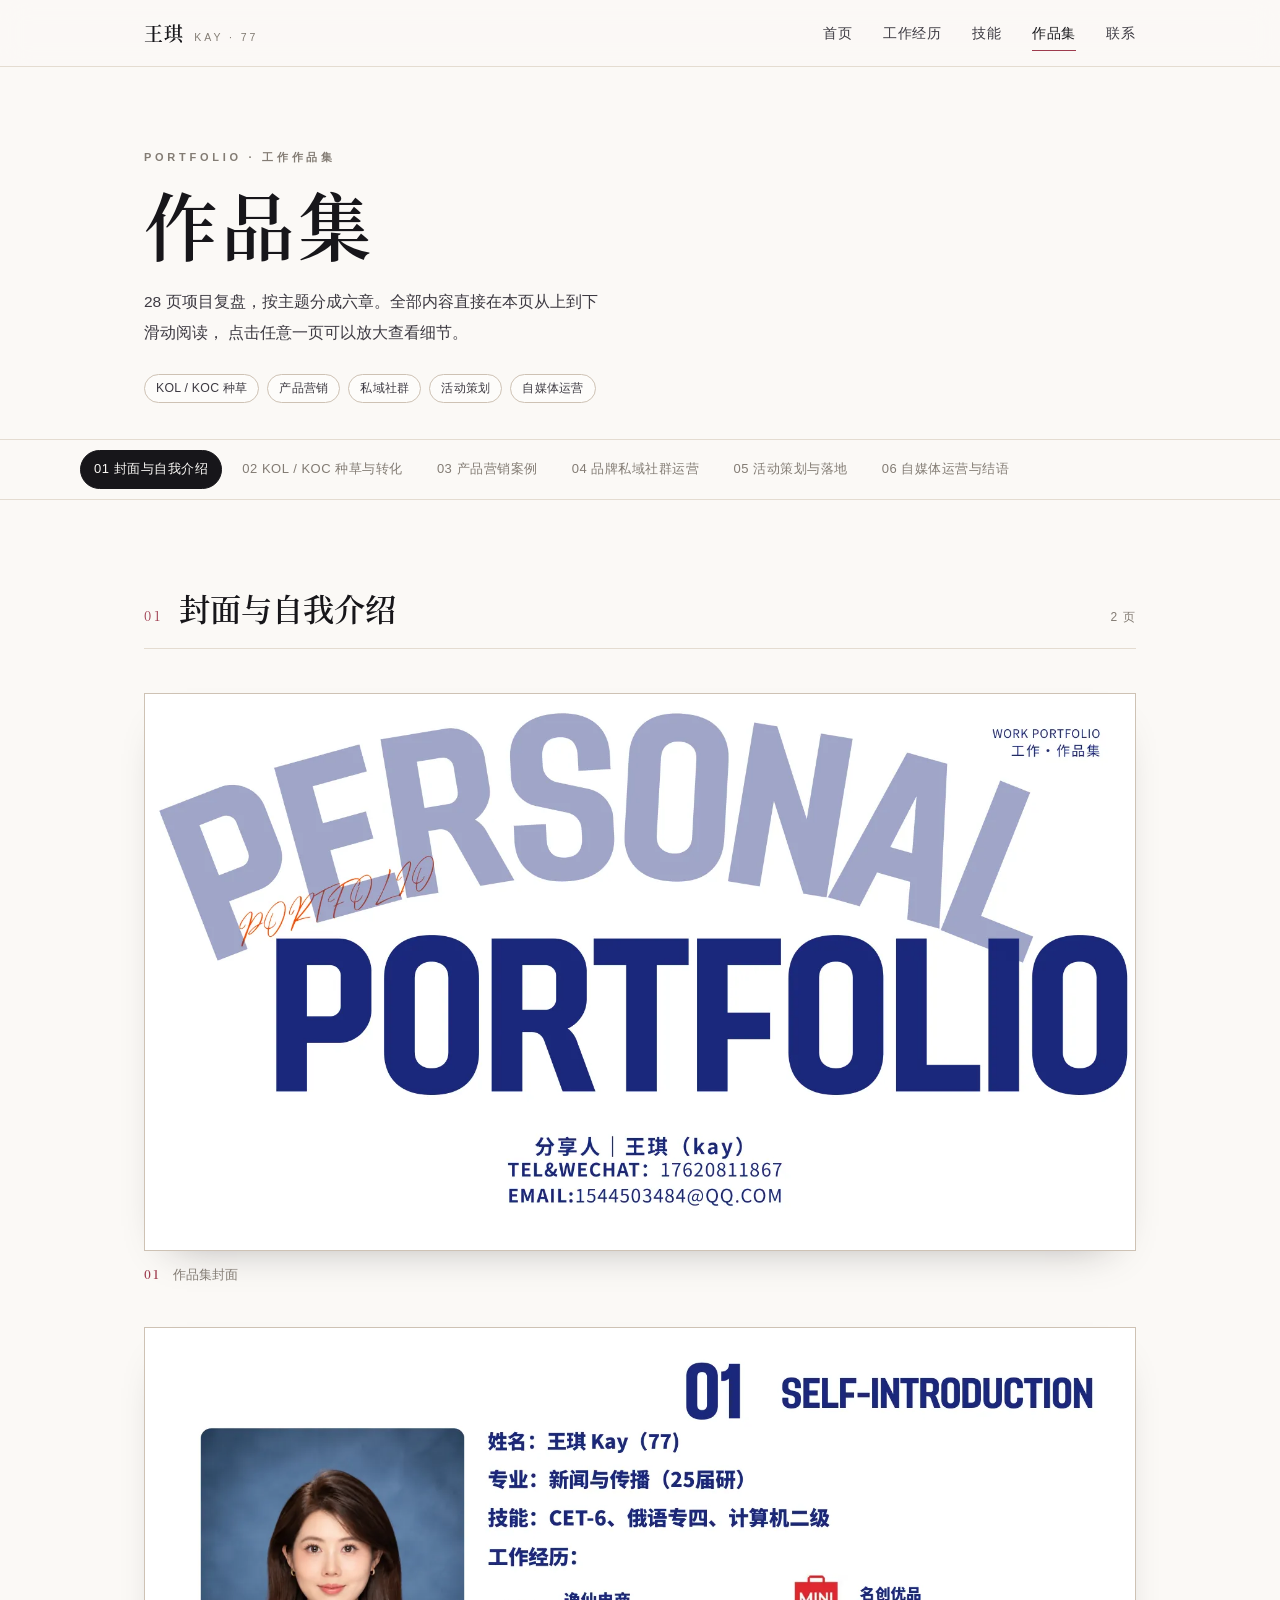
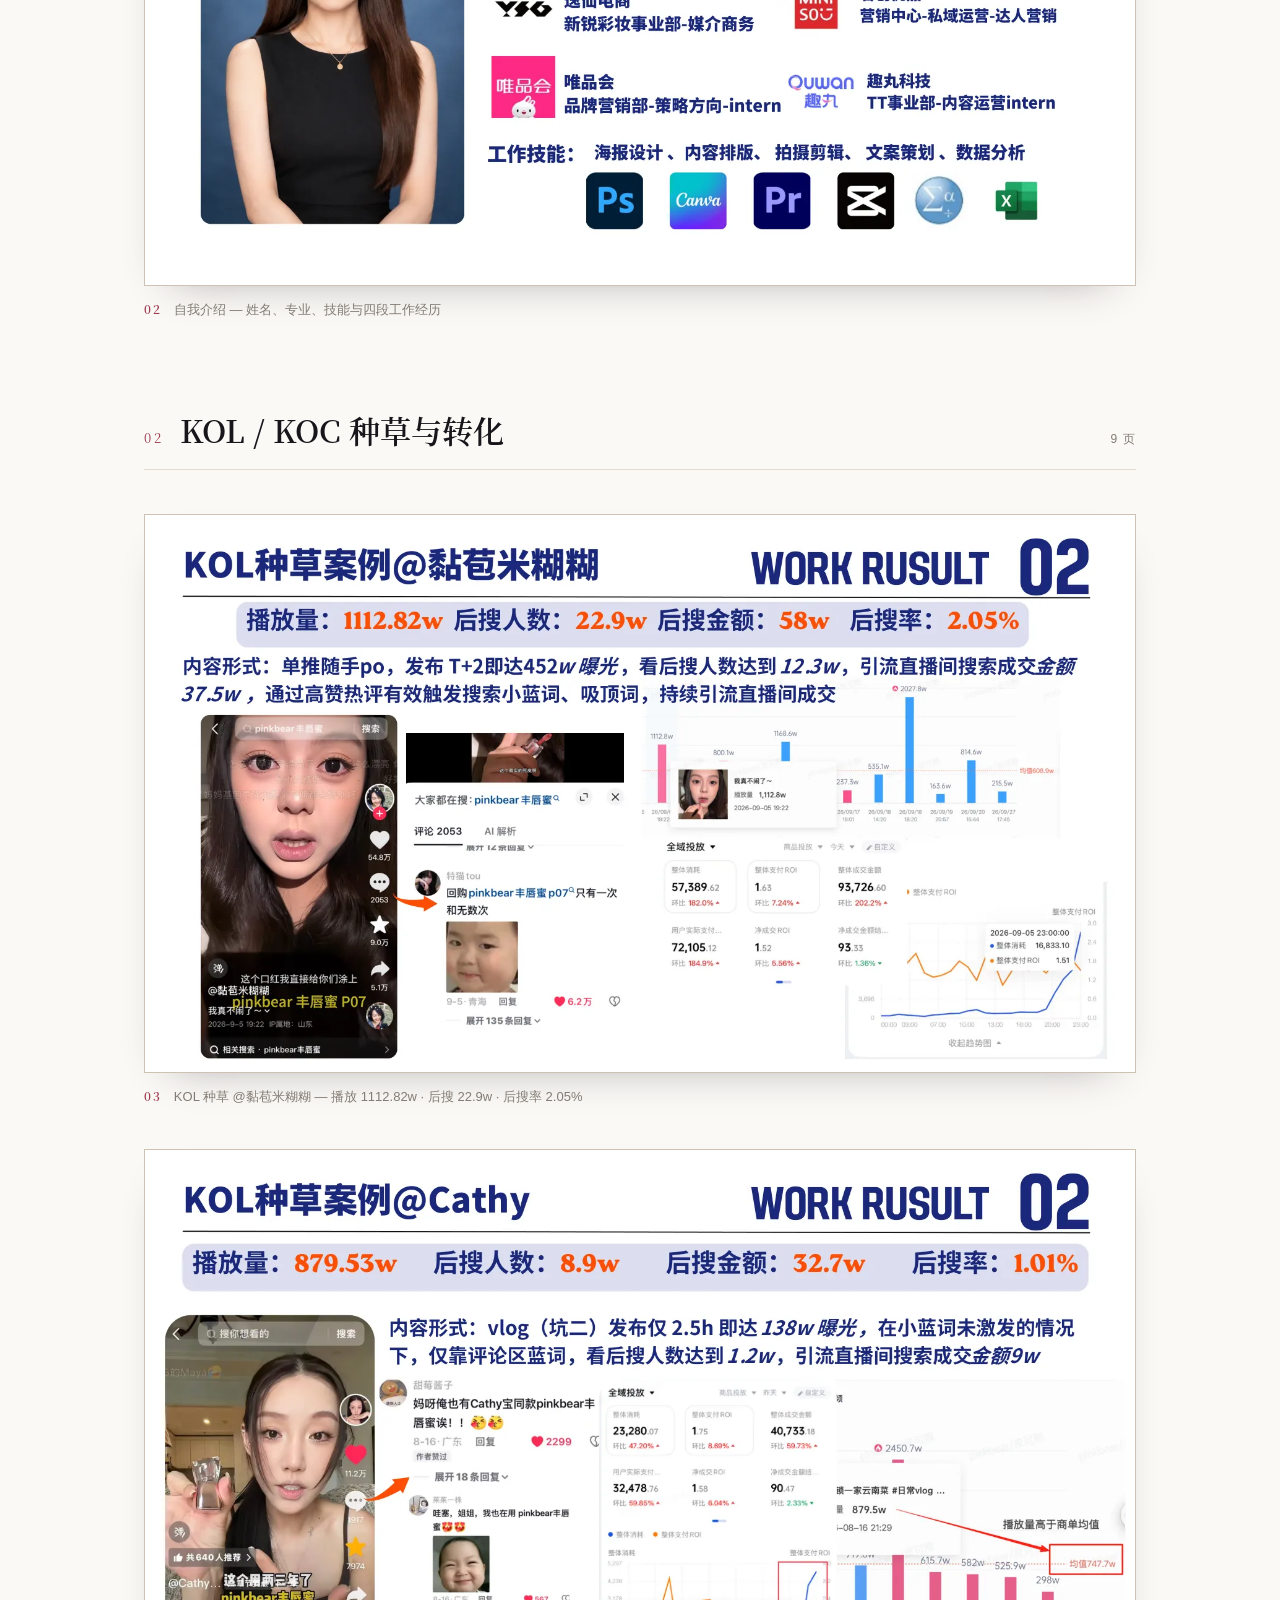
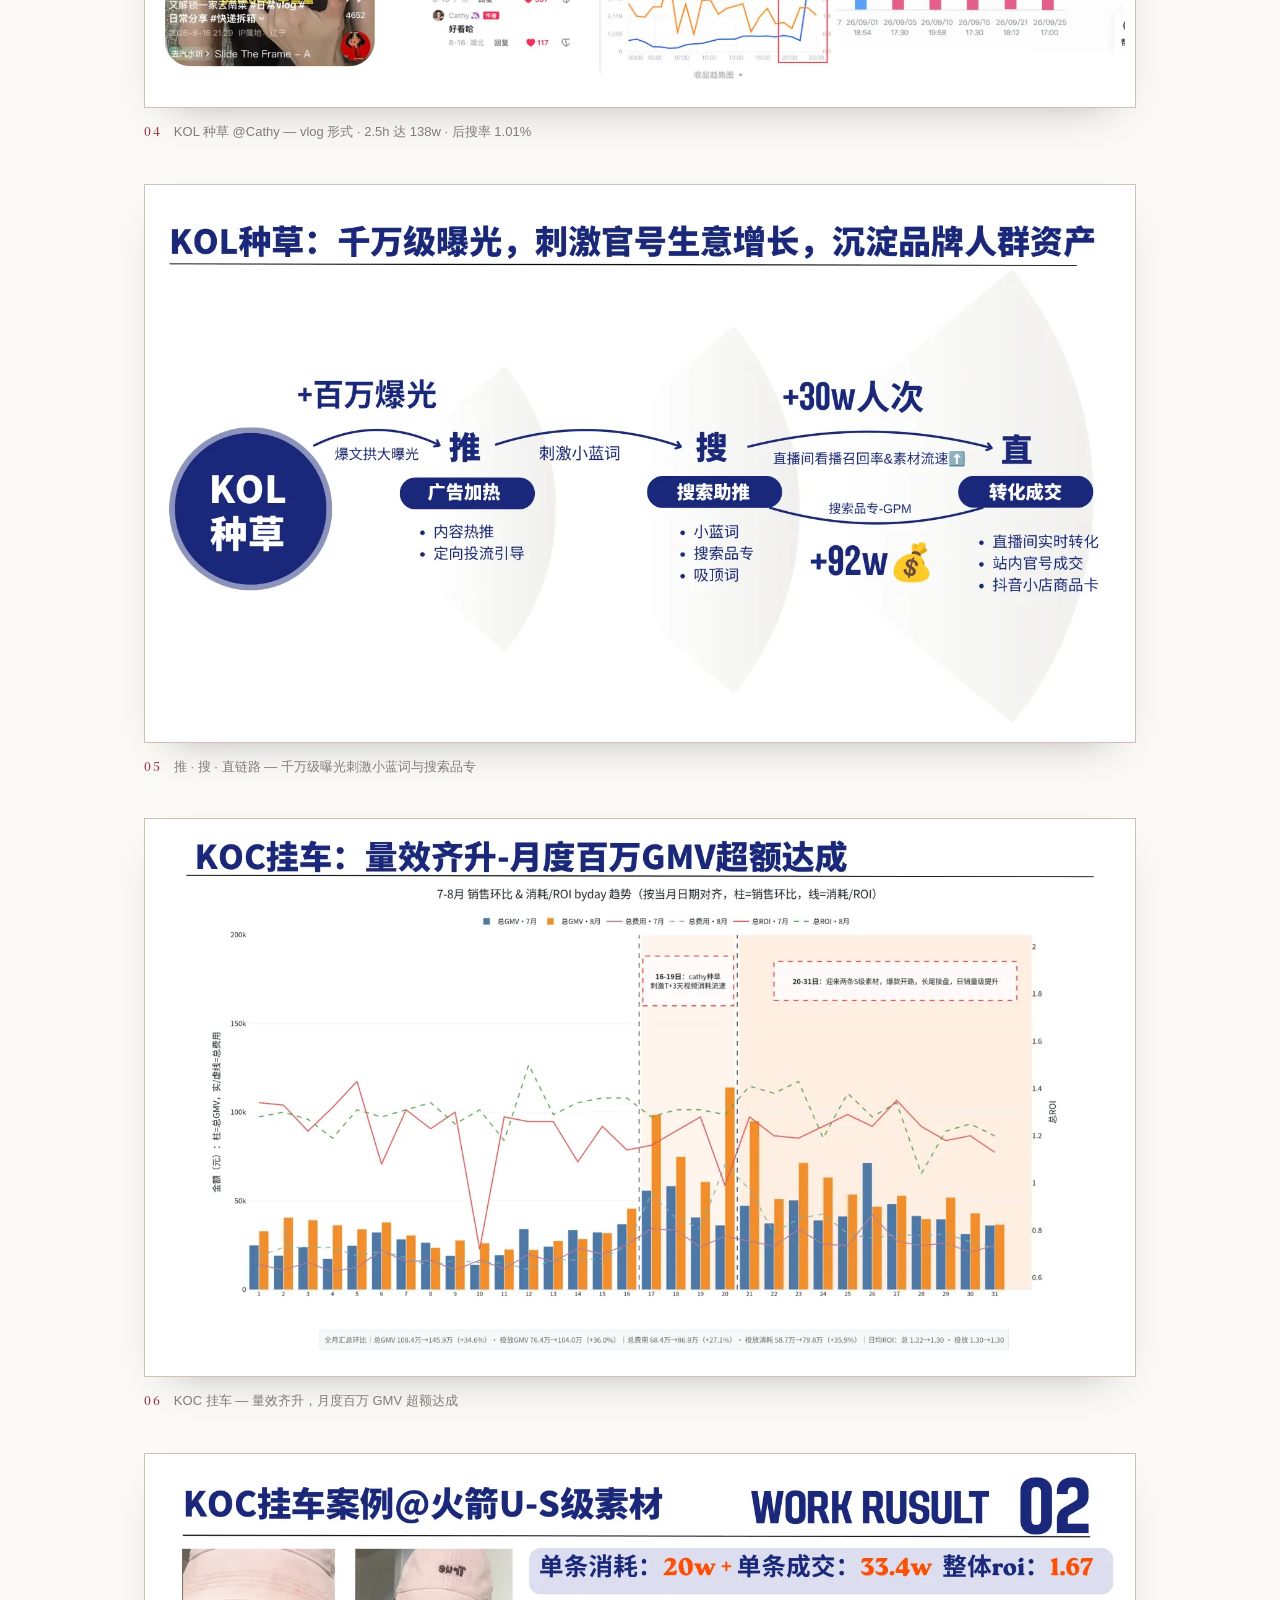
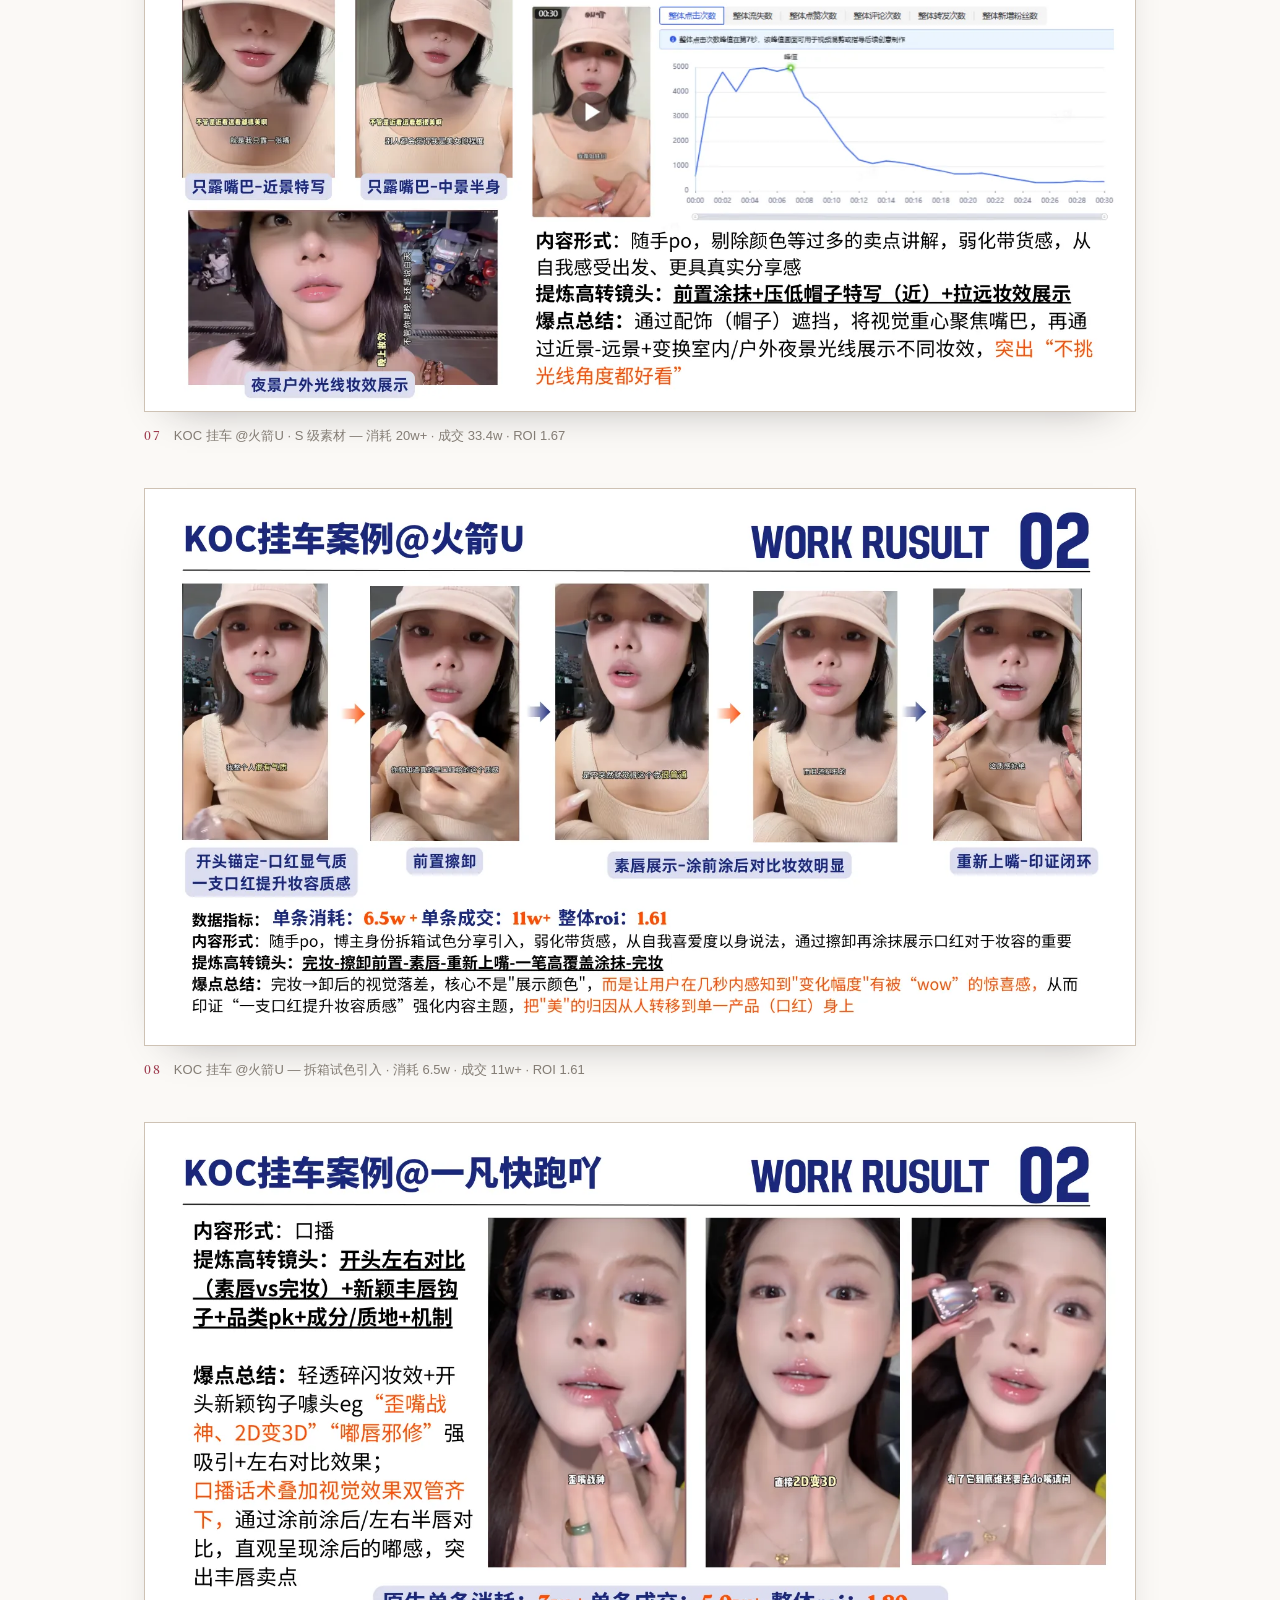
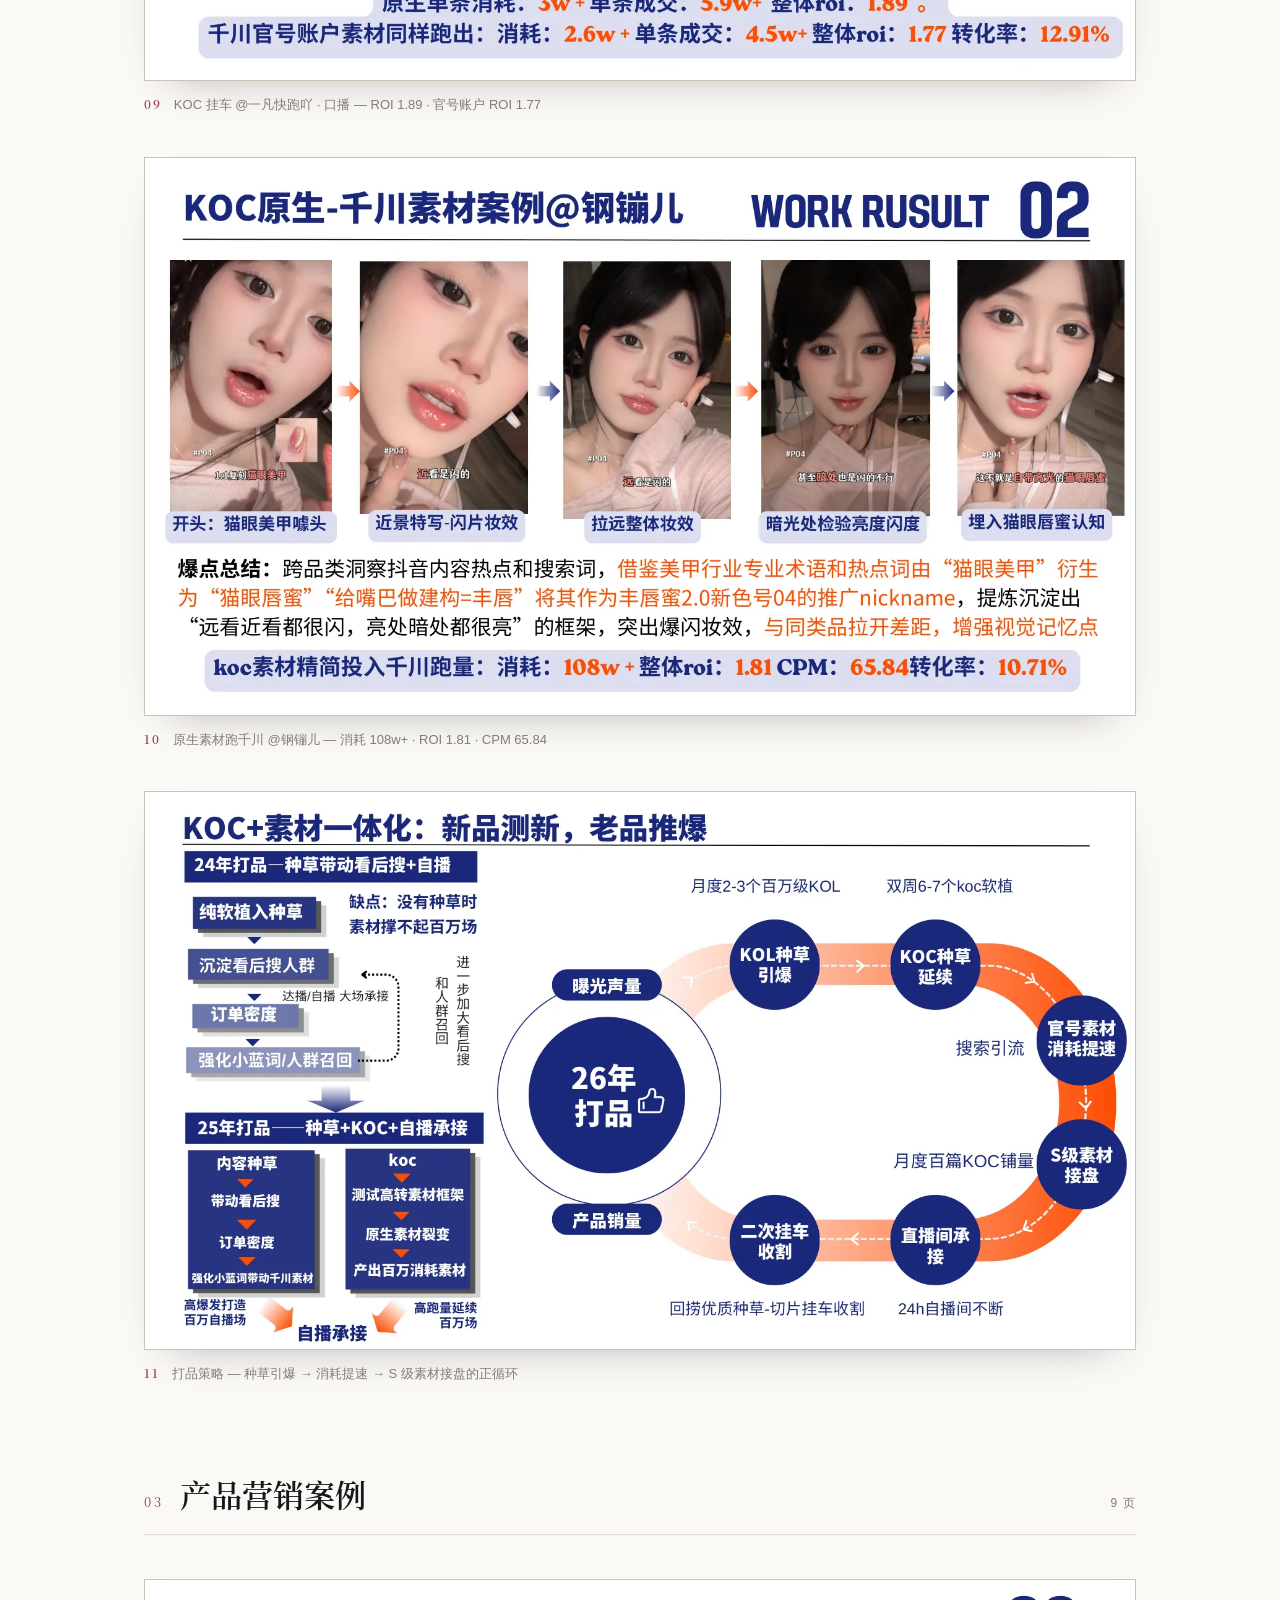
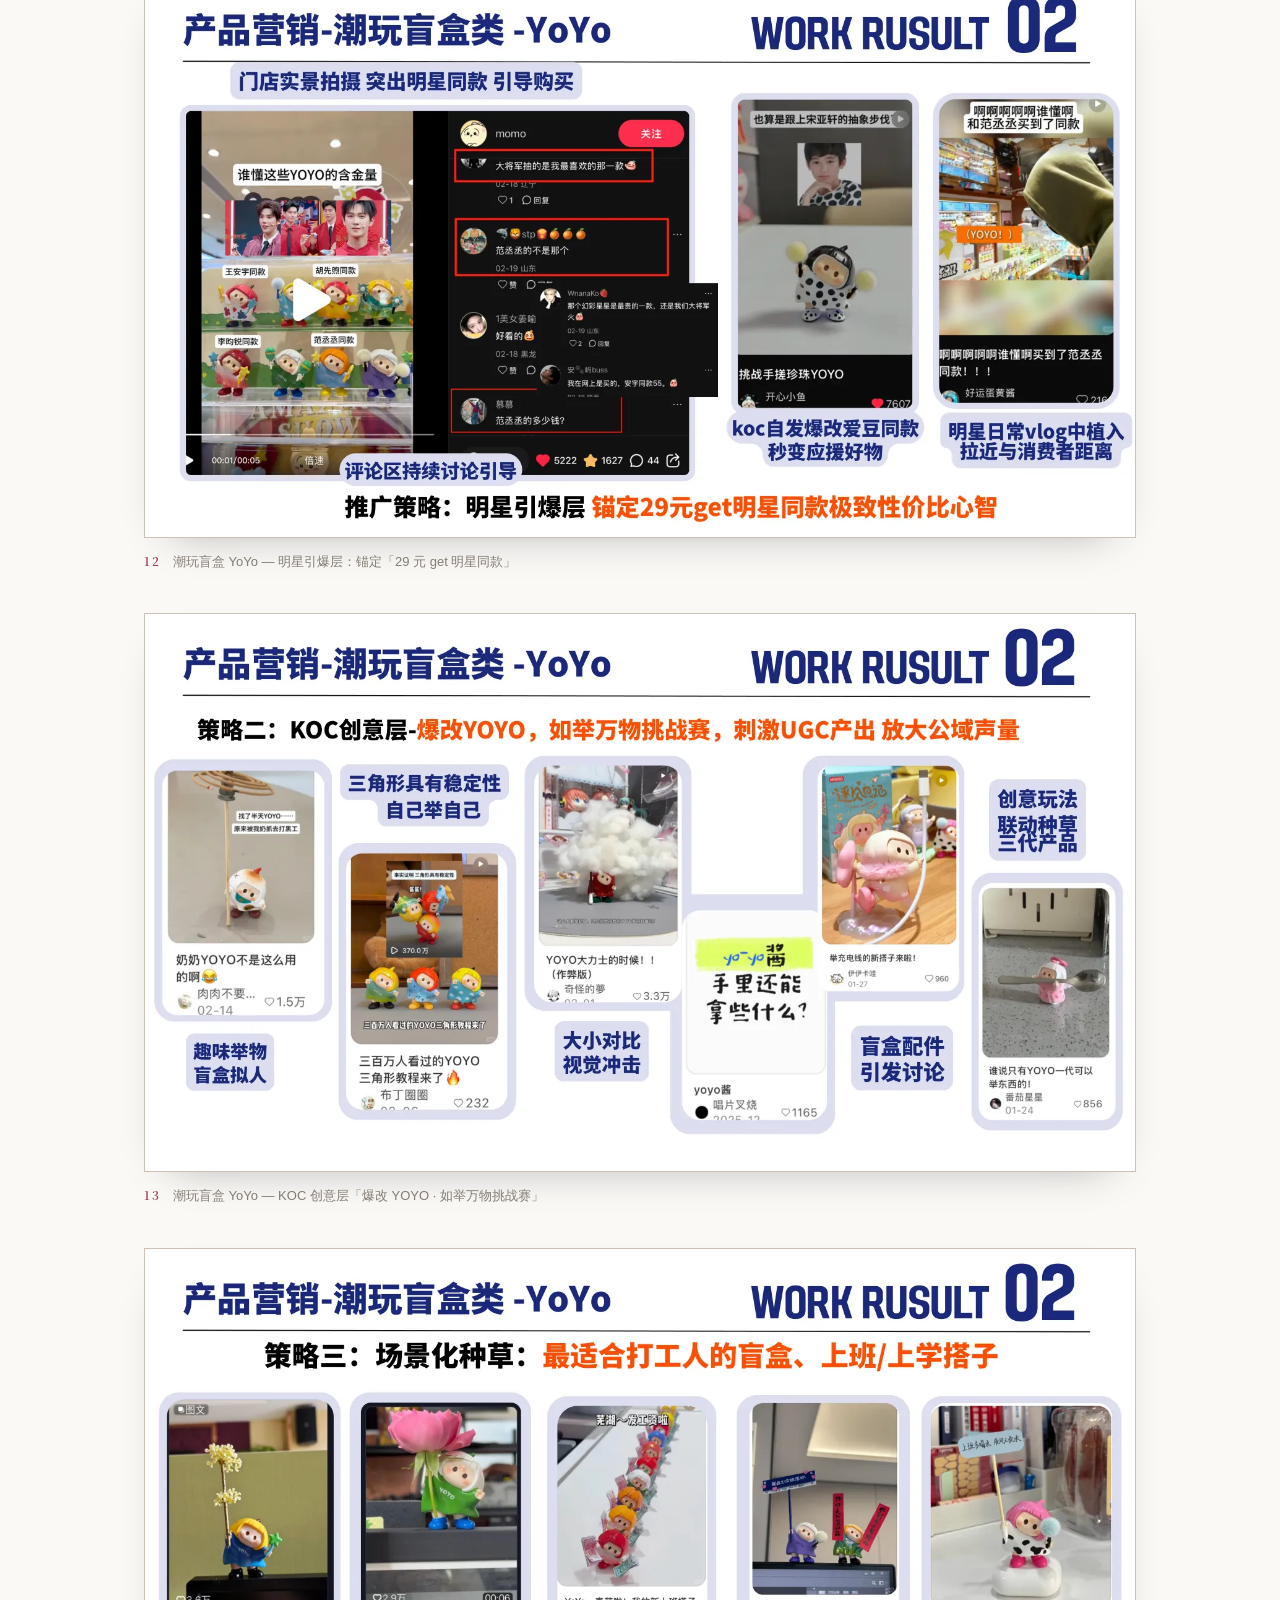
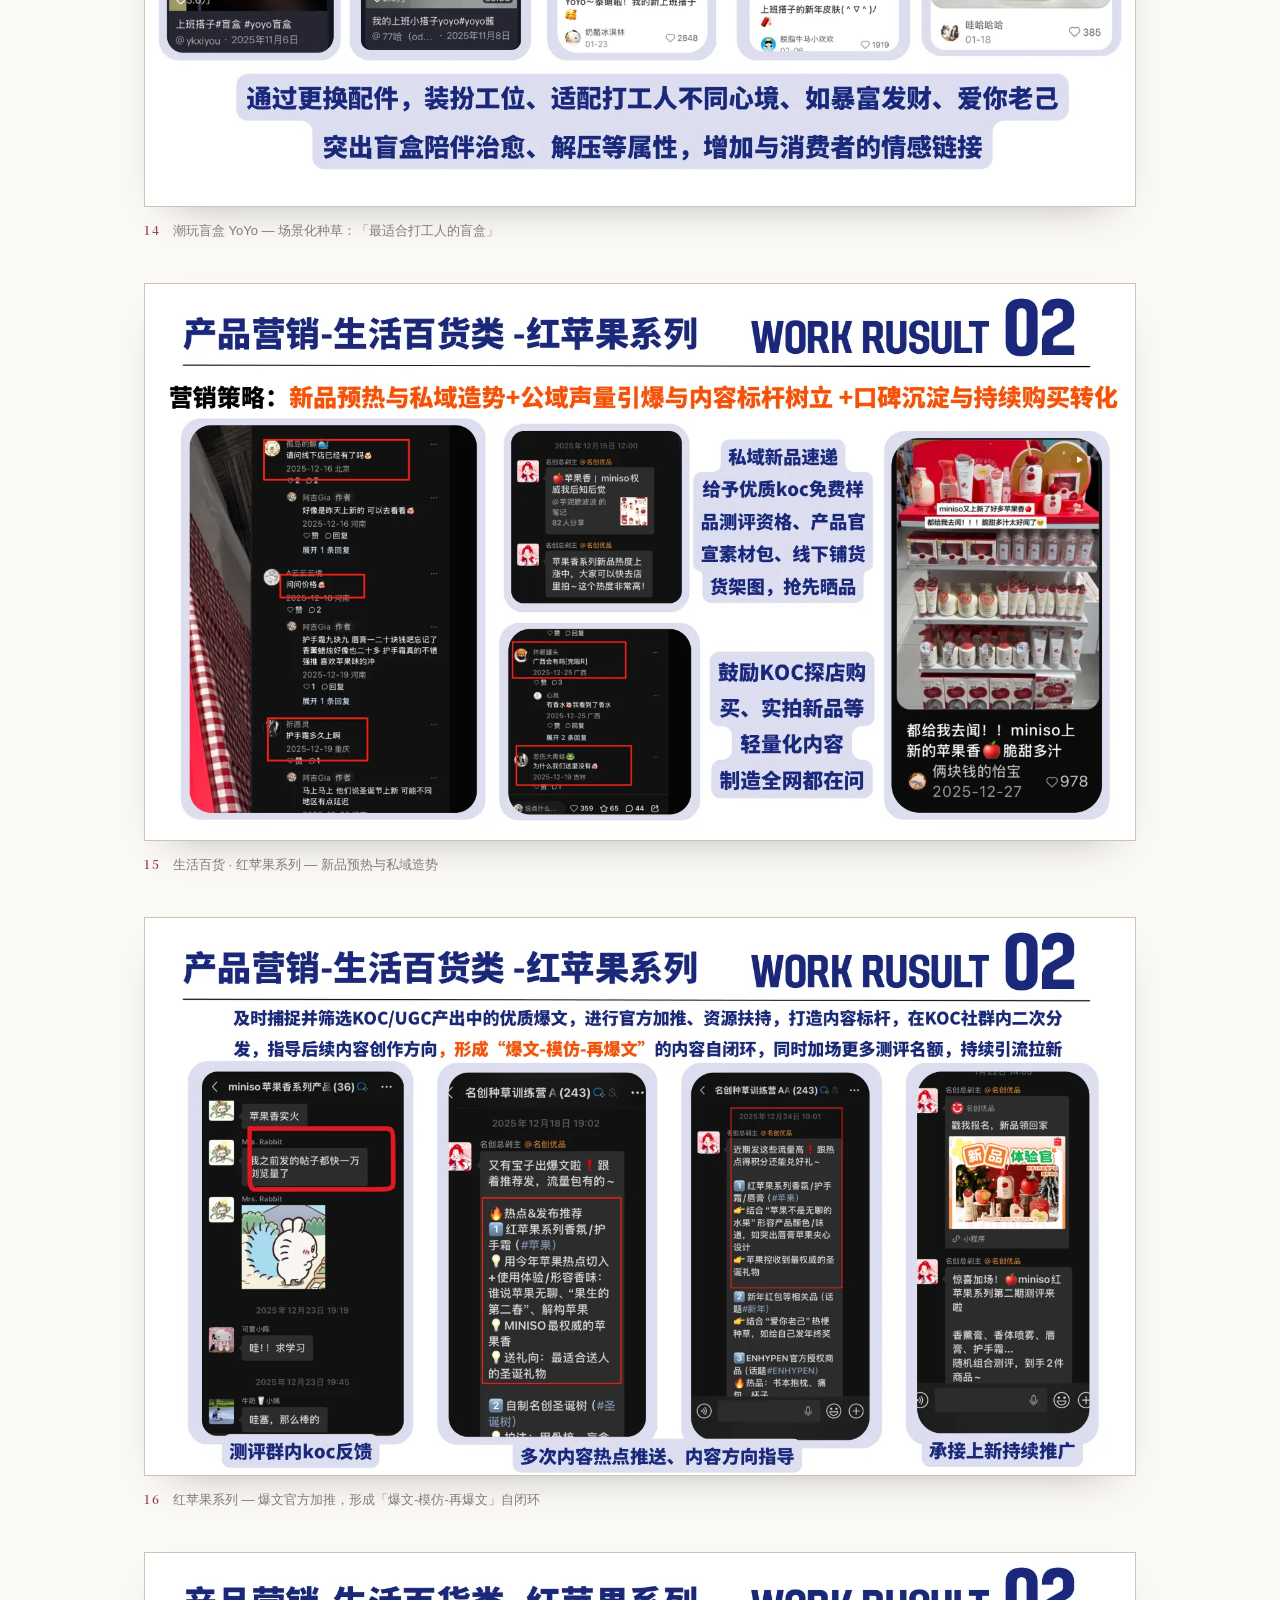
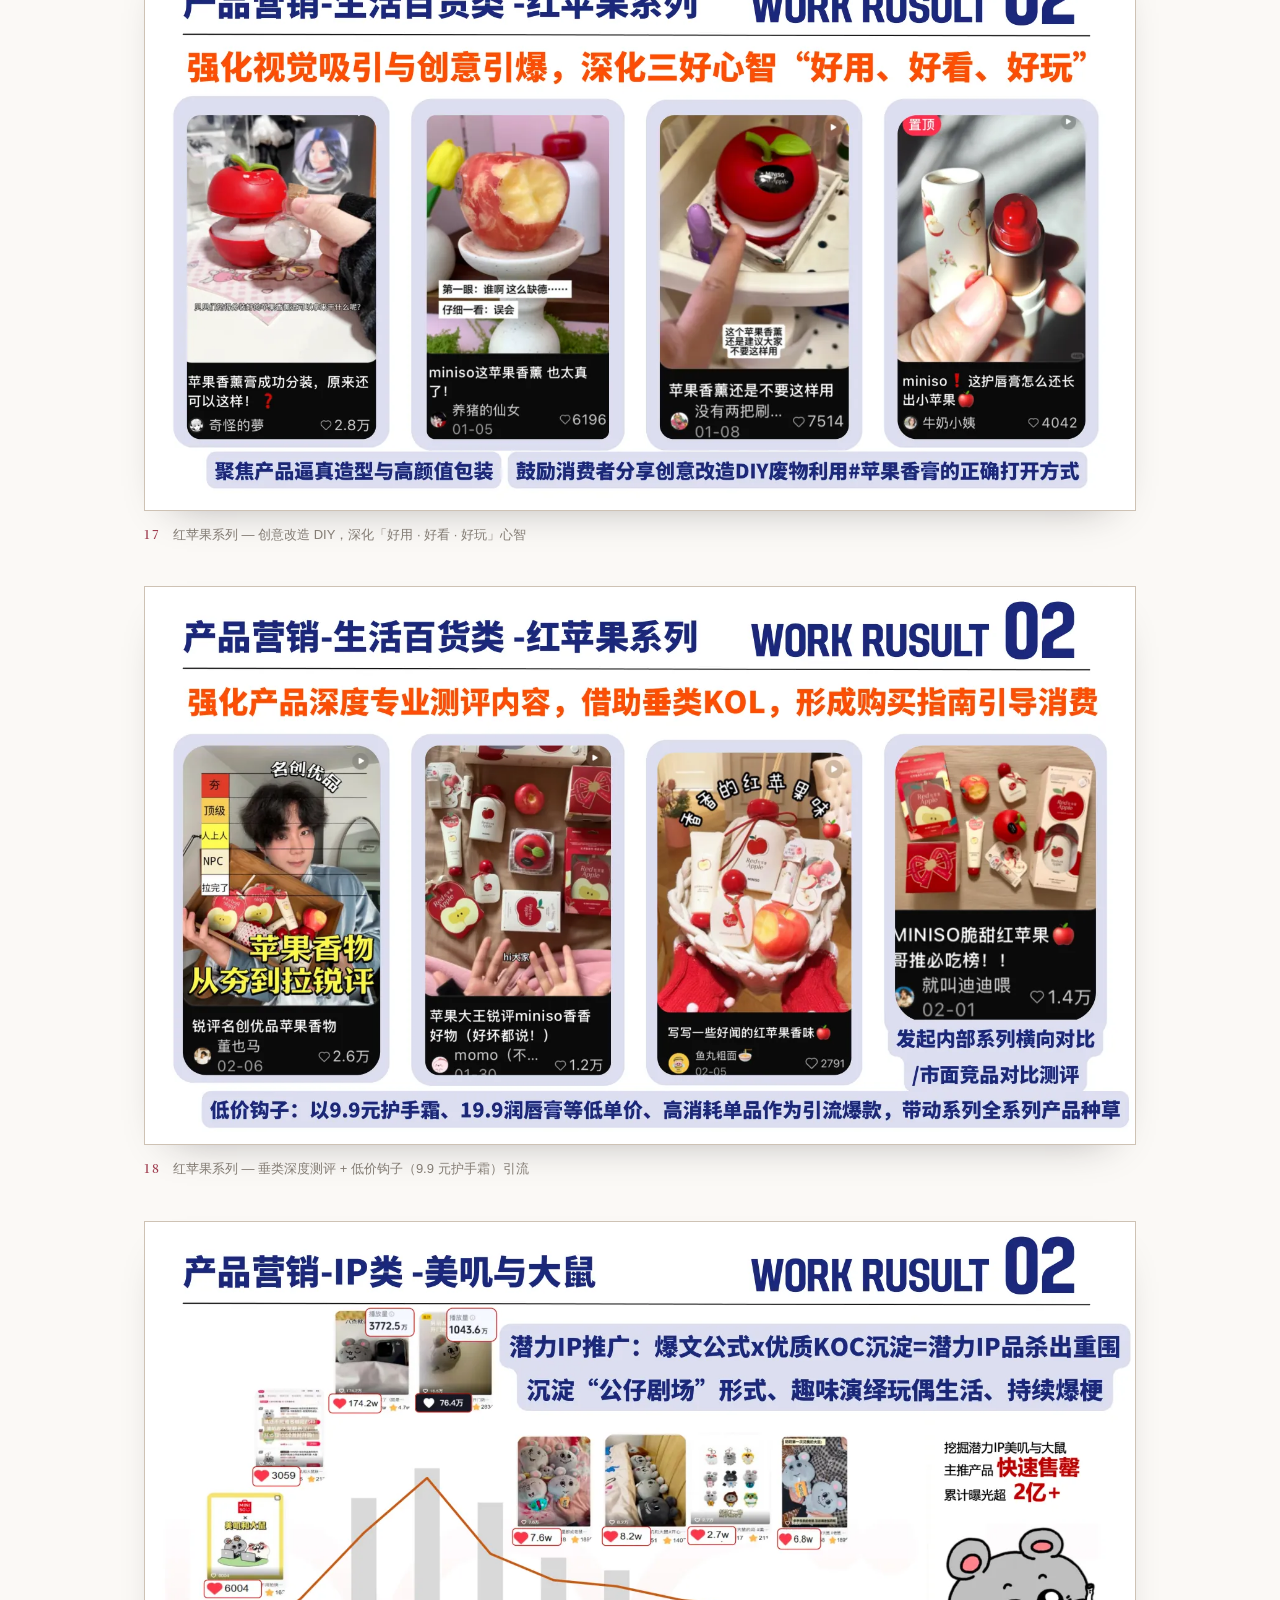
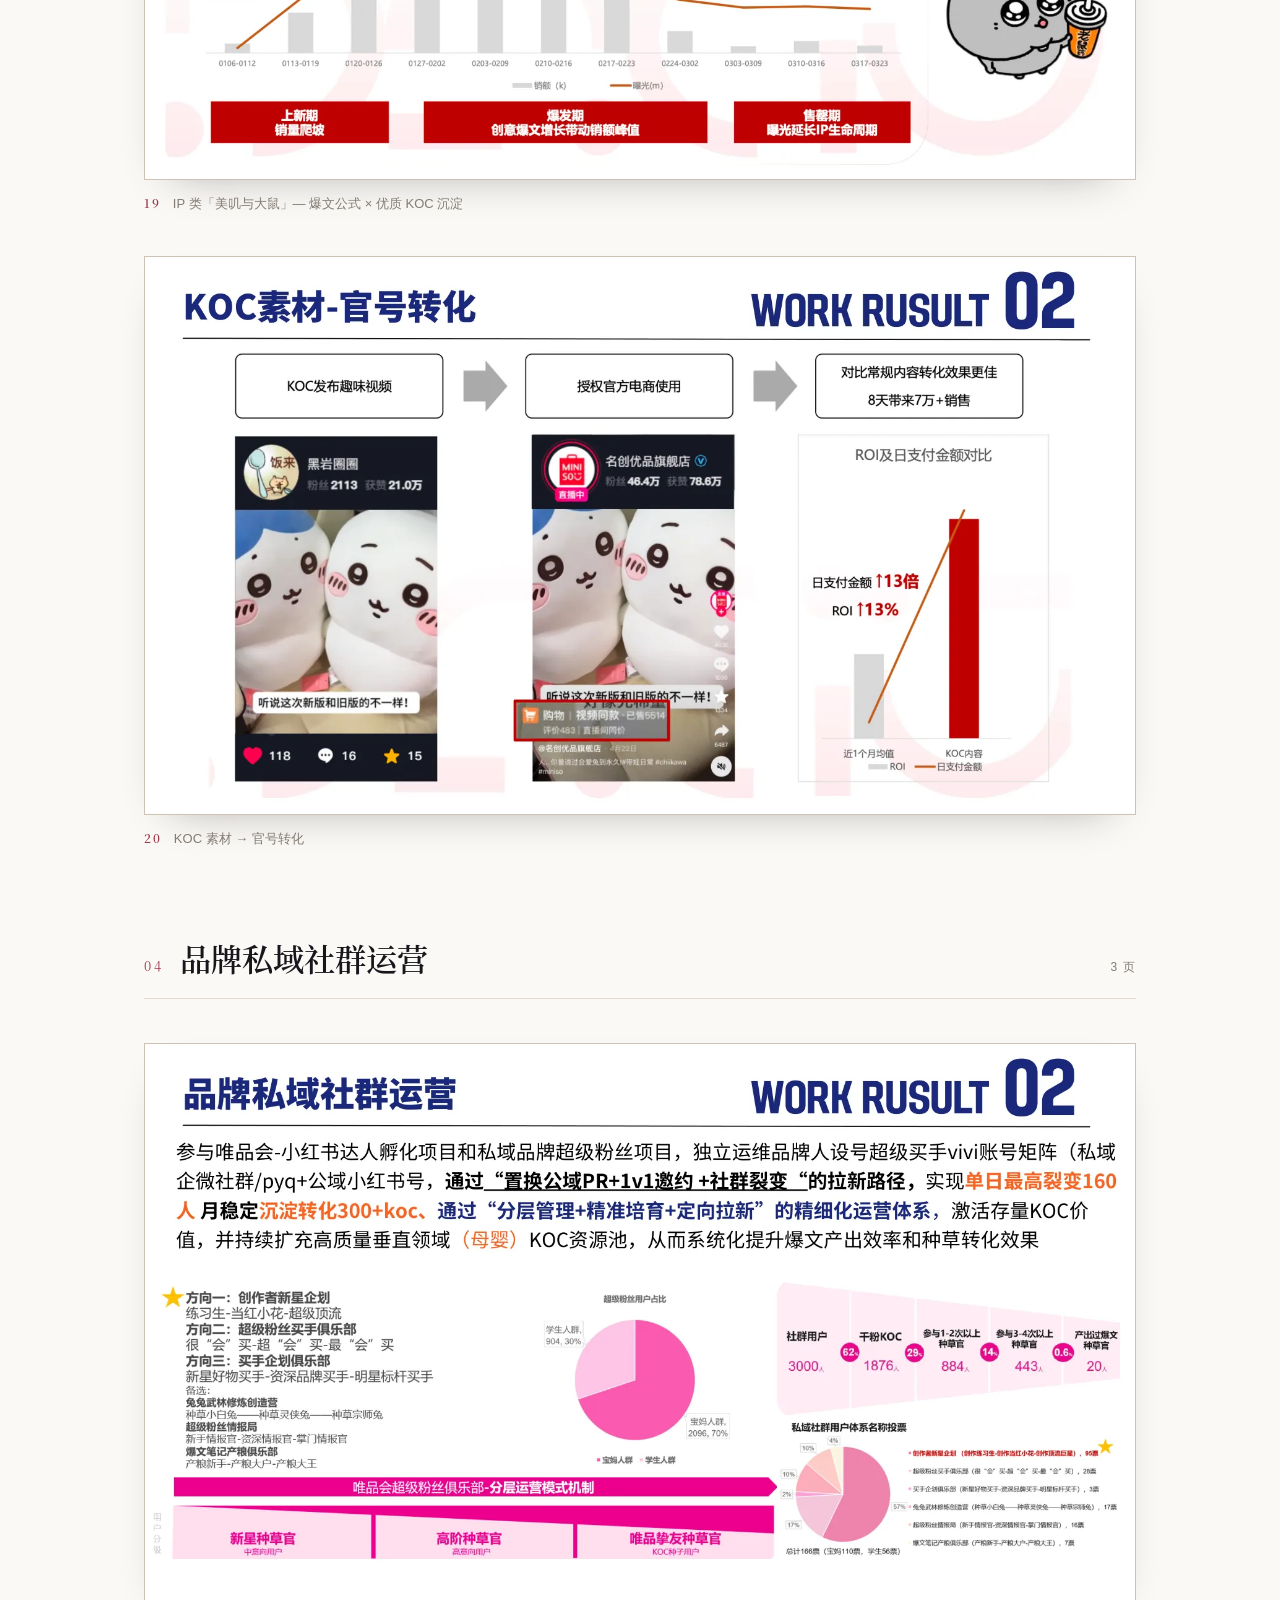
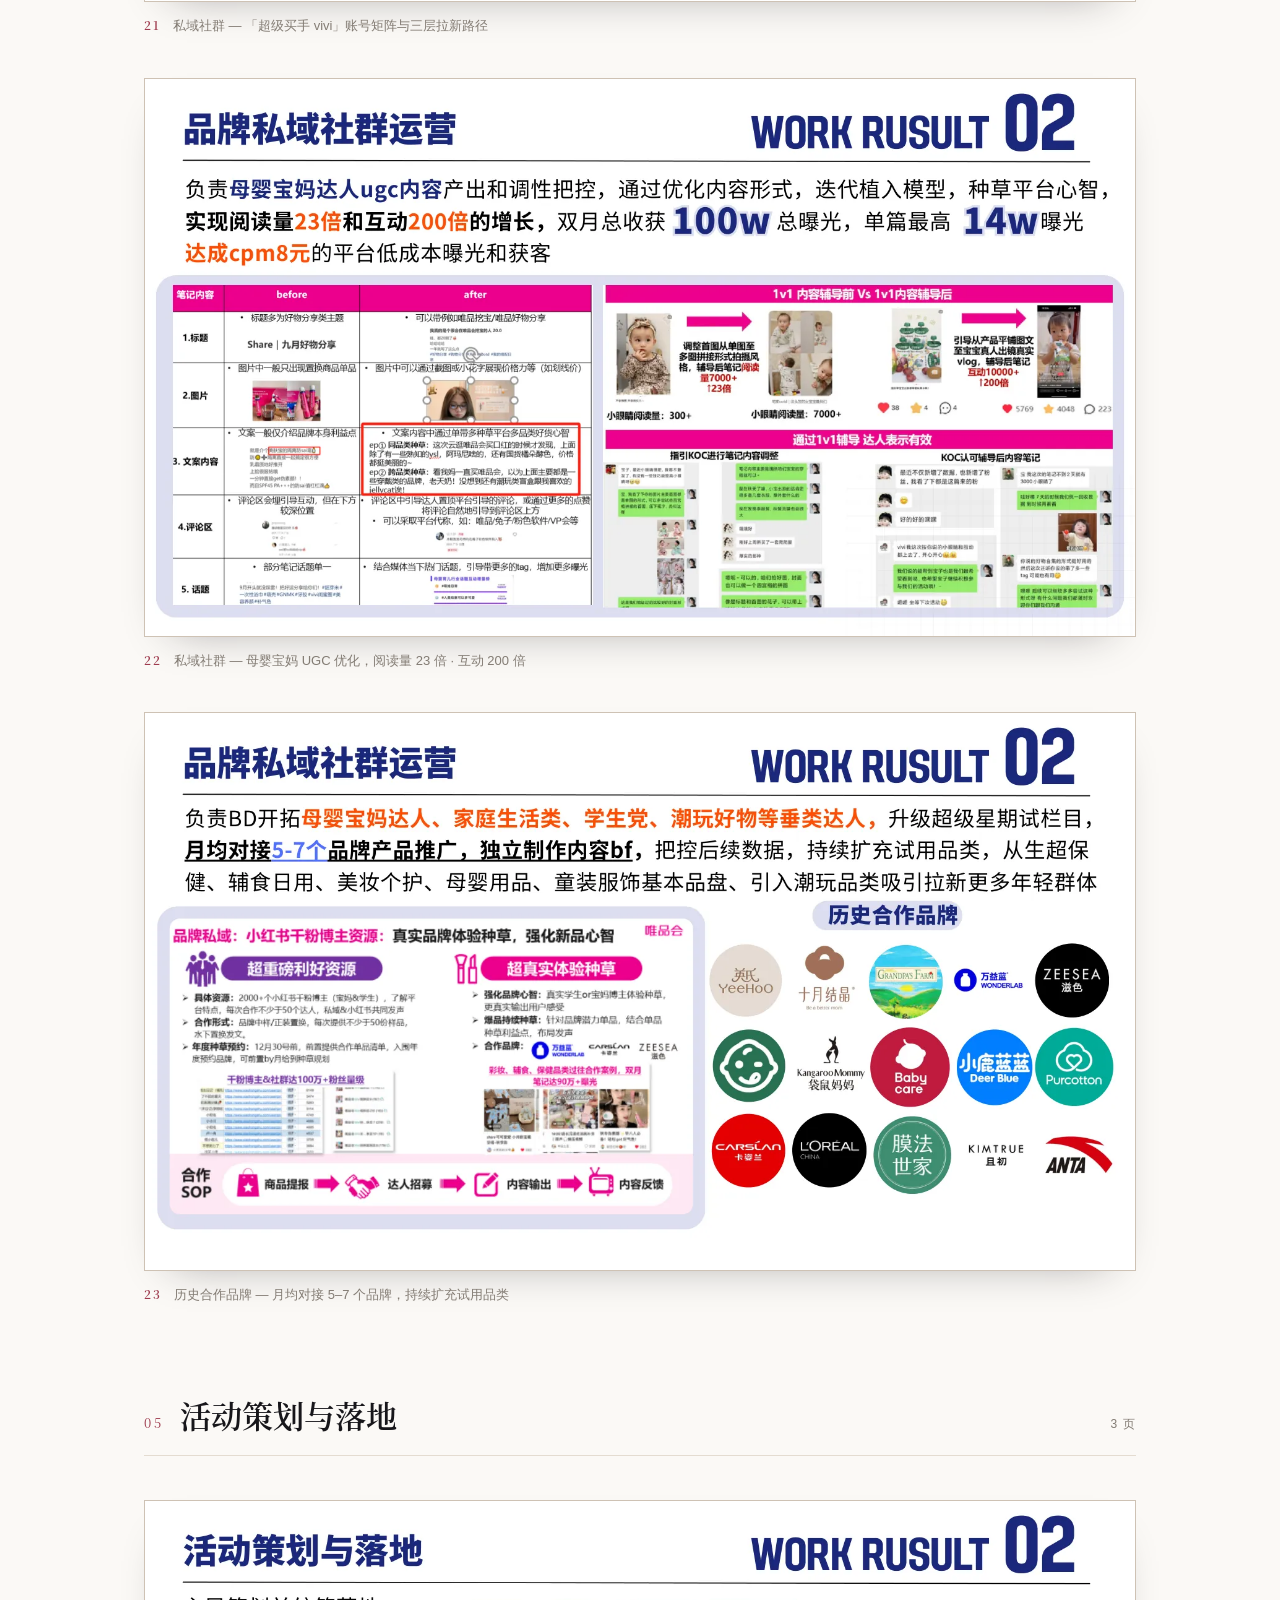
==== commit a67efbbd: "feat(mobile): 适配移动端 Safari 的滑动与显示操作 手机端新增/修复： - 灯箱支持双指缩放、双击放大、放大后拖动平移、左右滑动翻页、下滑关闭；   打开时用 position:f" ====
--- a/portfolio.html
+++ b/portfolio.html
@@ -2,12 +2,19 @@
 <html lang="zh-CN">
 <head>
 <meta charset="utf-8">
-<meta name="viewport" content="width=device-width, initial-scale=1">
+<meta name="viewport" content="width=device-width, initial-scale=1, viewport-fit=cover">
 <title>作品集 · 王琪 Kay</title>
 <meta name="description" content="王琪（Kay）作品集：KOL / KOC 种草与转化、产品营销、品牌私域社群运营、活动策划与自媒体运营，28 页完整项目复盘。">
 <meta name="author" content="王琪 Kay">
 <meta name="theme-color" content="#fbf9f6">
+<meta name="color-scheme" content="light">
+<meta name="format-detection" content="telephone=no">
+<meta name="apple-mobile-web-app-capable" content="yes">
+<meta name="apple-mobile-web-app-status-bar-style" content="default">
+<meta name="apple-mobile-web-app-title" content="王琪 Kay">
+<meta name="mobile-web-app-capable" content="yes">
 <link rel="icon" href="assets/favicon.svg" type="image/svg+xml">
+<link rel="apple-touch-icon" href="assets/favicon.svg">
 <link rel="stylesheet" href="css/style.css">
 </head>
 <body>
@@ -330,9 +337,14 @@
 </footer>
 
 <div class="lightbox" id="lightbox" role="dialog" aria-modal="true" aria-label="作品集大图预览">
+  <div class="lightbox-stage" id="lightboxStage">
+    <img id="lightboxImg" alt="" draggable="false">
+  </div>
+  <button class="lightbox-nav lightbox-prev" id="lightboxPrev" type="button" aria-label="上一页">‹</button>
+  <button class="lightbox-nav lightbox-next" id="lightboxNext" type="button" aria-label="下一页">›</button>
   <button class="lightbox-close" type="button" aria-label="关闭预览">×</button>
-  <img id="lightboxImg" alt="">
   <p class="lightbox-count" id="lightboxCount"></p>
+  <p class="lightbox-hint" id="lightboxHint">双指缩放看细节 · 左右滑动翻页 · 下滑关闭</p>
 </div>
 
 <script src="js/main.js"></script>
--- a/css/style.css
+++ b/css/style.css
@@ -38,6 +38,15 @@
 
   --measure: 1120px;
   --gutter: clamp(20px, 5vw, 64px);
+
+  /* iOS 安全区（刘海 / 圆角 / Home 指示条）。不支持的浏览器里 env() 回退为 0。 */
+  --safe-top: env(safe-area-inset-top, 0px);
+  --safe-right: env(safe-area-inset-right, 0px);
+  --safe-bottom: env(safe-area-inset-bottom, 0px);
+  --safe-left: env(safe-area-inset-left, 0px);
+  --header-h: 66px;
+  --header-total: calc(var(--header-h) + var(--safe-top));
+  --pf-nav-h: 54px;
 }
 
 *,
@@ -49,10 +58,14 @@
 html {
   -webkit-text-size-adjust: 100%;
   scroll-behavior: smooth;
+  /* 抑制 iOS 的橡皮筋回弹与下拉刷新，避免露出版面之外的白底 */
+  overscroll-behavior-y: none;
 }
 
 body {
   margin: 0;
+  padding-left: var(--safe-left);
+  padding-right: var(--safe-right);
   background: var(--paper);
   color: var(--ink);
   font-family: var(--sans);
@@ -106,6 +119,8 @@
   position: sticky;
   top: 0;
   z-index: 40;
+  /* 底色盖住刘海区，内容靠内边距避开 */
+  padding-top: var(--safe-top);
   background: rgba(251, 249, 246, 0.86);
   backdrop-filter: saturate(150%) blur(14px);
   -webkit-backdrop-filter: saturate(150%) blur(14px);
@@ -117,7 +132,7 @@
   align-items: center;
   justify-content: space-between;
   gap: 20px;
-  min-height: 66px;
+  min-height: var(--header-h);
 }
 
 .brand {
@@ -234,7 +249,10 @@
 /* --------------------------------- Hero -------------------------------- */
 
 .hero {
-  padding: clamp(58px, 10vh, 116px) 0 clamp(40px, 6vw, 78px);
+  padding: clamp(58px, 10vh, 116px) 0 clamp(40px, 6vh, 78px);
+  /* svh 取的是「可见视口」高度：iOS 地址栏收起/展开时首屏留白不跳动 */
+  padding-top: clamp(58px, 10svh, 116px);
+  padding-bottom: clamp(40px, 6svh, 78px);
 }
 
 .hero-grid {
@@ -669,7 +687,7 @@
 
 .site-footer {
   border-top: 1px solid var(--line);
-  padding: 34px 0 42px;
+  padding: 34px 0 calc(42px + var(--safe-bottom));
   background: var(--paper);
 }
 
@@ -687,7 +705,9 @@
 /* ============================ 作品集页面 =============================== */
 
 .pf-hero {
-  padding: clamp(52px, 9vh, 100px) 0 clamp(30px, 4vw, 52px);
+  padding: clamp(52px, 9vh, 100px) 0 clamp(30px, 4vh, 52px);
+  padding-top: clamp(52px, 9svh, 100px);
+  padding-bottom: clamp(30px, 4svh, 52px);
 }
 
 .pf-hero-title {
@@ -709,7 +729,7 @@
 
 .pf-nav {
   position: sticky;
-  top: 66px;
+  top: var(--header-total);
   z-index: 30;
   background: rgba(251, 249, 246, 0.92);
   backdrop-filter: blur(14px);
@@ -753,8 +773,19 @@
   border-color: var(--ink);
 }
 
+/* 锚点跳转要避开吸顶导航，否则标题会被压在下面。
+   注意 .pf-group[id] 的权重必须高于上面的 section[id]，否则带章节条的
+   额外偏移会被整条覆盖掉。 */
+section[id] {
+  scroll-margin-top: calc(var(--header-total) + 16px);
+}
+
 .pf-group {
   padding: clamp(48px, 7vw, 86px) 0 0;
+}
+
+.pf-group[id] {
+  scroll-margin-top: calc(var(--header-total) + var(--pf-nav-h) + 16px);
 }
 
 .pf-group:last-of-type {
@@ -768,7 +799,6 @@
   padding-bottom: 18px;
   border-bottom: 1px solid var(--line);
   margin-bottom: clamp(26px, 4vw, 44px);
-  scroll-margin-top: 130px;
 }
 
 .pf-group-num {
@@ -843,38 +873,104 @@
   flex: none;
 }
 
-/* ------------------------------- 灯箱 ------------------------------- */
+/* ------------------------------- 灯箱 -------------------------------
+   移动端 Safari 上要同时解决四件事：被刘海与 Home 指示条遮挡、背景跟着滚动、
+   细节看不清（无缩放）、以及翻页（无左右滑动）。 */
 
 .lightbox {
   position: fixed;
+  top: 0;
+  left: 0;
+  right: 0;
+  z-index: 80;
+  /* dvh 跟随地址栏收缩，vh 作为旧浏览器回退 */
+  height: 100vh;
+  height: 100dvh;
+  display: none;
+  background: rgba(18, 17, 20, 0.96);
+  overscroll-behavior: contain;
+  touch-action: none;
+  user-select: none;
+  -webkit-user-select: none;
+  -webkit-touch-callout: none;
+}
+
+.lightbox.is-open {
+  display: block;
+}
+
+.lightbox-stage {
+  position: absolute;
   inset: 0;
-  z-index: 80;
-  display: none;
-  align-items: center;
-  justify-content: center;
-  background: rgba(18, 17, 20, 0.94);
-  padding: clamp(12px, 4vw, 48px);
-}
-
-.lightbox.is-open {
-  display: flex;
+  display: grid;
+  place-items: center;
+  padding:
+    calc(var(--safe-top) + 54px)
+    calc(var(--safe-right) + 14px)
+    calc(var(--safe-bottom) + 58px)
+    calc(var(--safe-left) + 14px);
+  touch-action: none;
 }
 
 .lightbox img {
   max-width: 100%;
   max-height: 100%;
   object-fit: contain;
+  transform-origin: center center;
+  will-change: transform;
   box-shadow: 0 30px 80px -20px rgba(0, 0, 0, 0.7);
+  -webkit-user-drag: none;
+  user-select: none;
+  -webkit-user-select: none;
+}
+
+.lightbox.is-zoomed .lightbox-stage {
+  cursor: grab;
+}
+
+.lightbox-nav {
+  position: absolute;
+  top: 50%;
+  z-index: 2;
+  width: 44px;
+  height: 68px;
+  display: grid;
+  place-items: center;
+  padding: 0;
+  font-size: 30px;
+  line-height: 1;
+  color: rgba(251, 249, 246, 0.92);
+  background: rgba(255, 255, 255, 0.09);
+  border: 1px solid rgba(255, 255, 255, 0.24);
+  border-radius: 10px;
+  cursor: pointer;
+  transform: translateY(-50%);
+  transition: background 0.2s ease;
+}
+
+.lightbox-nav:hover,
+.lightbox-nav:active {
+  background: rgba(255, 255, 255, 0.24);
+}
+
+.lightbox-prev {
+  left: calc(var(--safe-left) + 10px);
+}
+
+.lightbox-next {
+  right: calc(var(--safe-right) + 10px);
 }
 
 .lightbox-close {
   position: absolute;
-  top: clamp(10px, 2.5vw, 24px);
-  right: clamp(10px, 2.5vw, 24px);
+  top: calc(var(--safe-top) + 10px);
+  right: calc(var(--safe-right) + 10px);
+  z-index: 2;
   width: 44px;
   height: 44px;
   display: grid;
   place-items: center;
+  padding: 0;
   font-size: 22px;
   line-height: 1;
   color: var(--paper);
@@ -890,13 +986,49 @@
 
 .lightbox-count {
   position: absolute;
-  bottom: clamp(10px, 2.5vw, 24px);
+  bottom: calc(var(--safe-bottom) + 36px);
   left: 50%;
   transform: translateX(-50%);
   color: rgba(251, 249, 246, 0.82);
   font-family: var(--serif);
   font-size: 13px;
   letter-spacing: 0.2em;
+}
+
+.lightbox-hint {
+  position: absolute;
+  bottom: calc(var(--safe-bottom) + 12px);
+  left: 50%;
+  width: max-content;
+  max-width: calc(100vw - 32px);
+  margin: 0;
+  text-align: center;
+  color: rgba(251, 249, 246, 0.5);
+  font-size: 12px;
+  letter-spacing: 0.06em;
+  transform: translateX(-50%);
+  transition: opacity 0.45s ease;
+}
+
+.lightbox.is-interacted .lightbox-hint {
+  opacity: 0;
+}
+
+/* 手势提示只对触摸设备有意义 */
+@media (hover: hover) and (pointer: fine) {
+  .lightbox-hint {
+    display: none;
+  }
+}
+
+/* iOS 上只用 overflow:hidden 锁不住背景滚动，要配合 position:fixed */
+body.lightbox-locked {
+  position: fixed;
+  left: 0;
+  right: 0;
+  width: 100%;
+  overflow: hidden;
+  touch-action: none;
 }
 
 /* ------------------------------ 入场动画 ------------------------------ */
@@ -1032,3 +1164,157 @@
     display: none !important;
   }
 }
+
+/* ==========================================================================
+   移动端 Safari 专项适配
+   ========================================================================== */
+
+/* 去掉 300ms 点击延迟与点击时的灰色闪块 */
+a,
+button {
+  touch-action: manipulation;
+  -webkit-tap-highlight-color: transparent;
+}
+
+/* 触摸设备没有真正的 hover：点完不能留着悬停态，反馈改由 :active 承担 */
+@media (hover: none) {
+  .site-nav a:hover::after {
+    transform: scaleX(0);
+  }
+
+  .site-nav a[aria-current="page"]::after {
+    transform: scaleX(1);
+  }
+
+  .site-nav a:active {
+    color: var(--accent);
+  }
+
+  a.tag:hover {
+    background: var(--paper-2);
+    border-color: var(--line);
+    color: var(--ink-2);
+  }
+
+  a.tag:active {
+    background: var(--ink);
+    border-color: var(--ink);
+    color: var(--paper);
+  }
+
+  .pf-slide-btn:hover {
+    transform: none;
+    box-shadow: 0 18px 42px -28px rgba(23, 22, 26, 0.42);
+  }
+
+  .pf-slide-btn:active {
+    transform: translateY(1px);
+    box-shadow: 0 10px 26px -22px rgba(23, 22, 26, 0.5);
+  }
+
+  .pf-nav a:hover {
+    color: var(--muted);
+    border-color: transparent;
+  }
+
+  .pf-nav a.is-active:hover {
+    color: var(--paper);
+    background: var(--ink);
+    border-color: var(--ink);
+  }
+
+  .btn:hover {
+    background: var(--ink);
+    color: var(--paper);
+  }
+
+  .btn-ghost:hover {
+    background: transparent;
+    color: var(--ink);
+  }
+
+  .reveal-btn:hover {
+    background: transparent;
+    color: var(--accent);
+  }
+
+  .contact-val a:hover {
+    color: inherit;
+  }
+
+  .lightbox-close:hover,
+  .lightbox-nav:hover {
+    background: rgba(255, 255, 255, 0.09);
+  }
+}
+
+/* 触摸端把可点区域放大到 44px 左右（Apple HIG 建议值） */
+@media (pointer: coarse) {
+  .site-nav a {
+    padding: 11px 4px;
+  }
+
+  .tag {
+    padding: 10px 15px;
+    font-size: 13.5px;
+  }
+
+  .reveal-btn {
+    display: inline-flex;
+    align-items: center;
+    min-height: 44px;
+    padding: 9px 15px;
+  }
+
+  .pf-nav a {
+    padding: 12px 16px;
+  }
+
+  .btn {
+    padding: 15px 26px;
+  }
+}
+
+/* 作品集章节条：横向滑动跟随手指，并吸附到中间项 */
+.pf-nav-inner {
+  -webkit-overflow-scrolling: touch;
+  overscroll-behavior-x: contain;
+  scroll-snap-type: x proximity;
+}
+
+.pf-nav a {
+  scroll-snap-align: center;
+}
+
+/* 小屏：进一步收紧导航，避免 320px 宽度下溢出 */
+@media (max-width: 400px) {
+  :root {
+    --header-h: 60px;
+  }
+
+  .brand {
+    font-size: 17px;
+  }
+
+  .site-nav {
+    gap: 10px;
+    font-size: 12.5px;
+  }
+
+  .site-nav a {
+    padding: 11px 2px;
+  }
+}
+
+/* 横屏手机：首屏留白收回来，否则内容全被推到折叠线以下 */
+@media (orientation: landscape) and (max-height: 520px) {
+  .hero,
+  .pf-hero {
+    padding-top: 30px;
+    padding-bottom: 26px;
+  }
+
+  .hero-portrait {
+    max-width: 190px;
+  }
+}
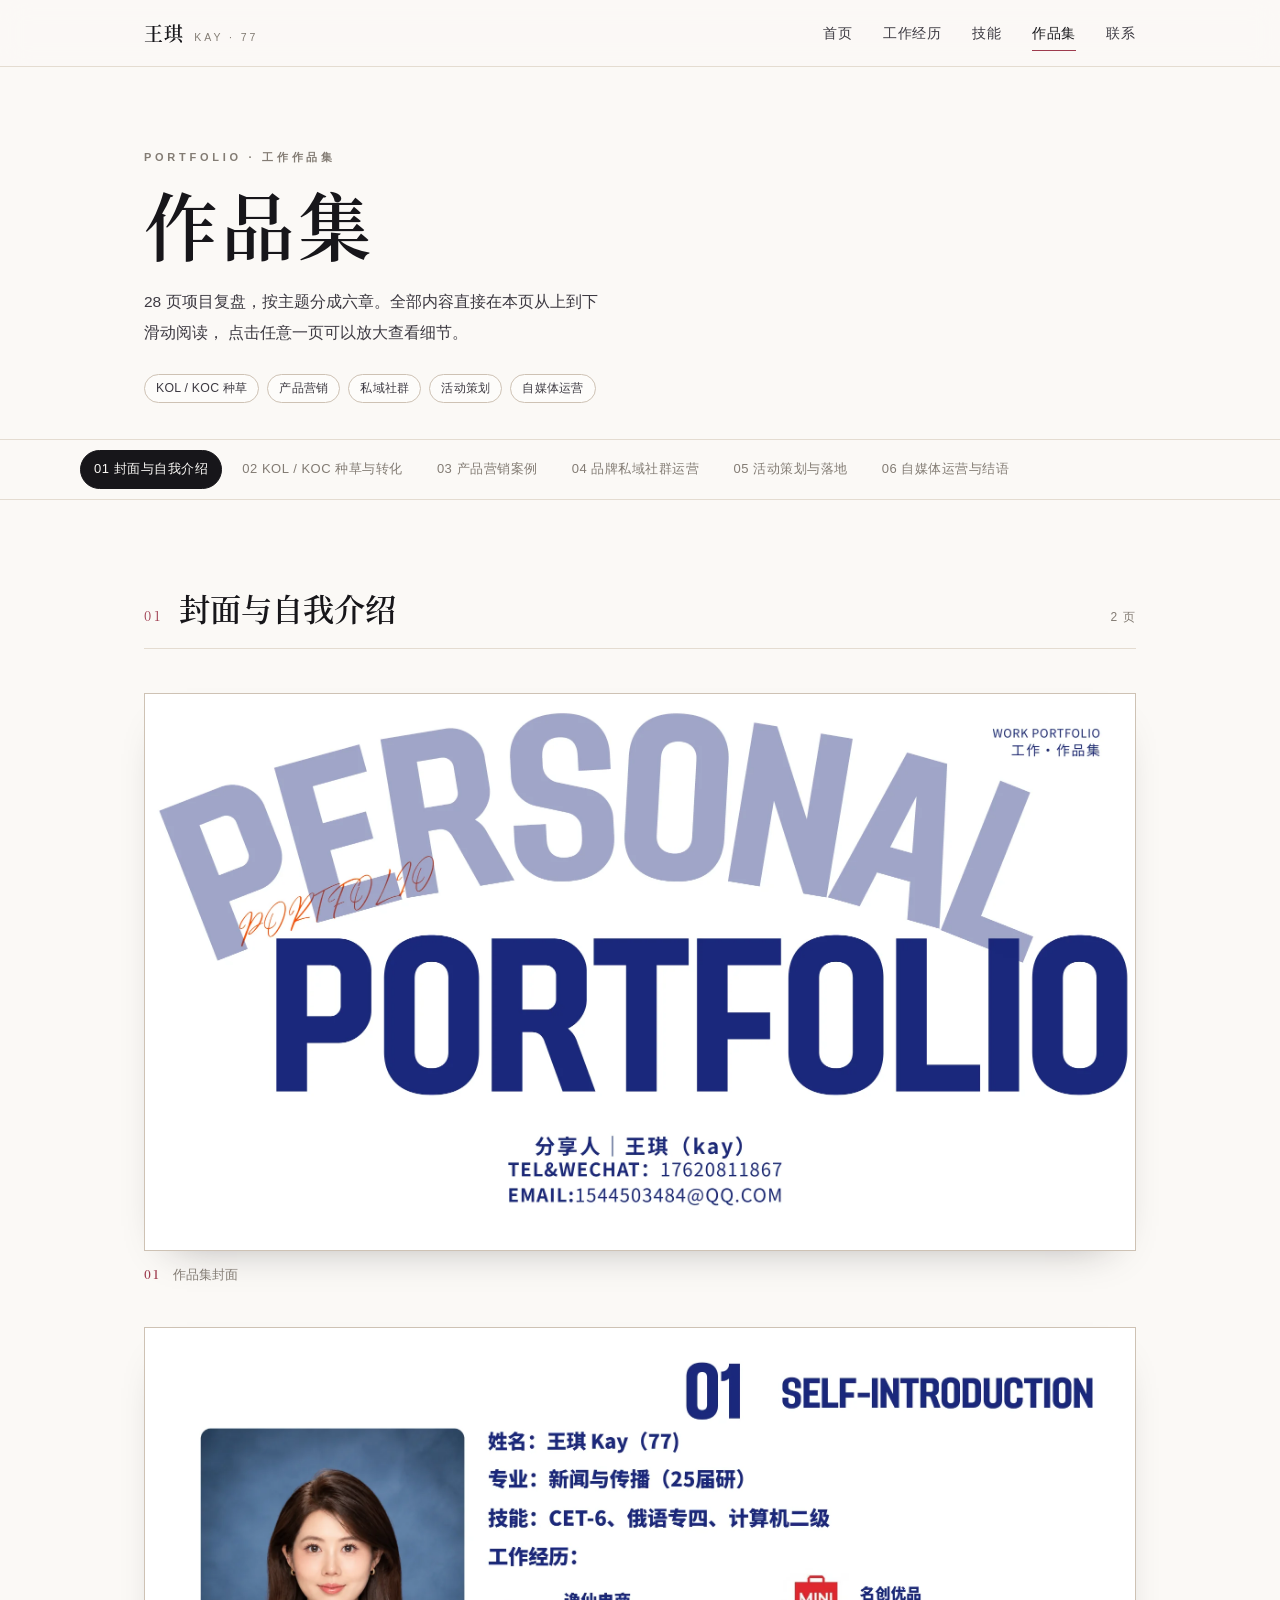
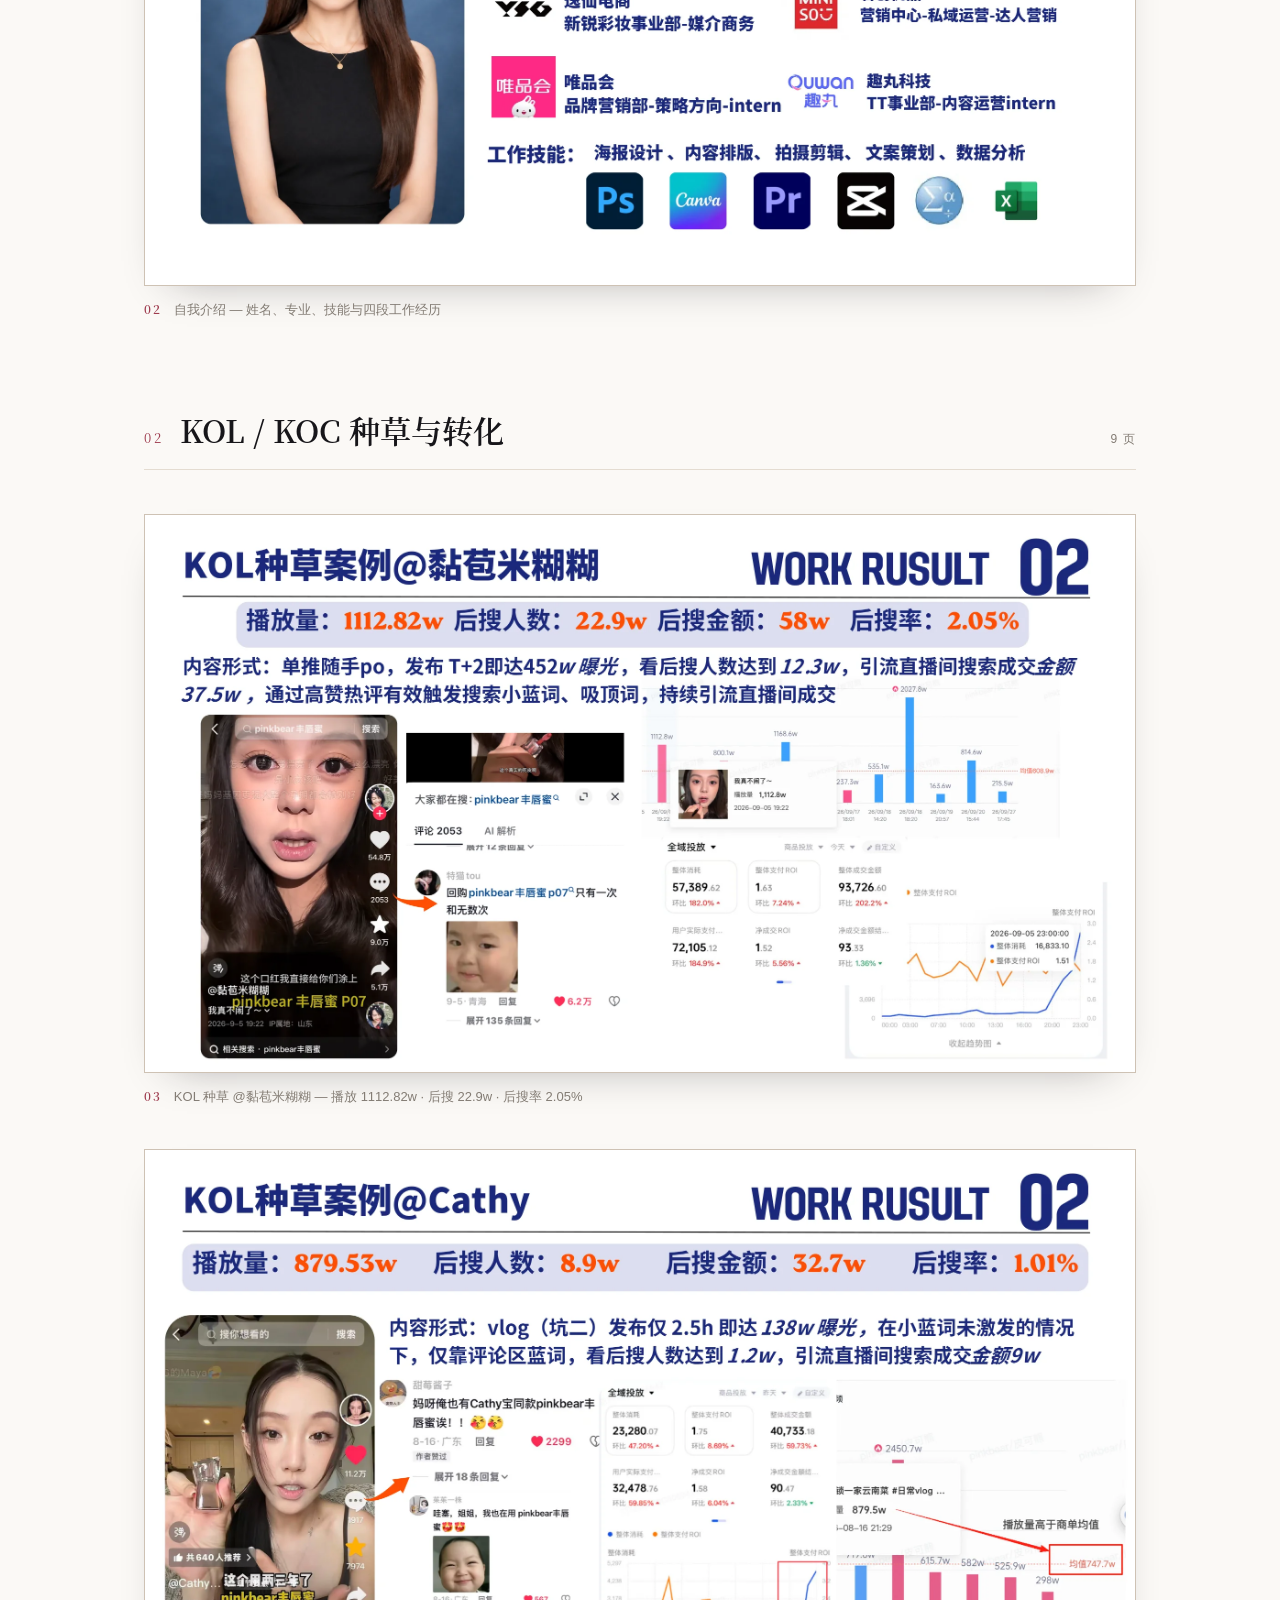
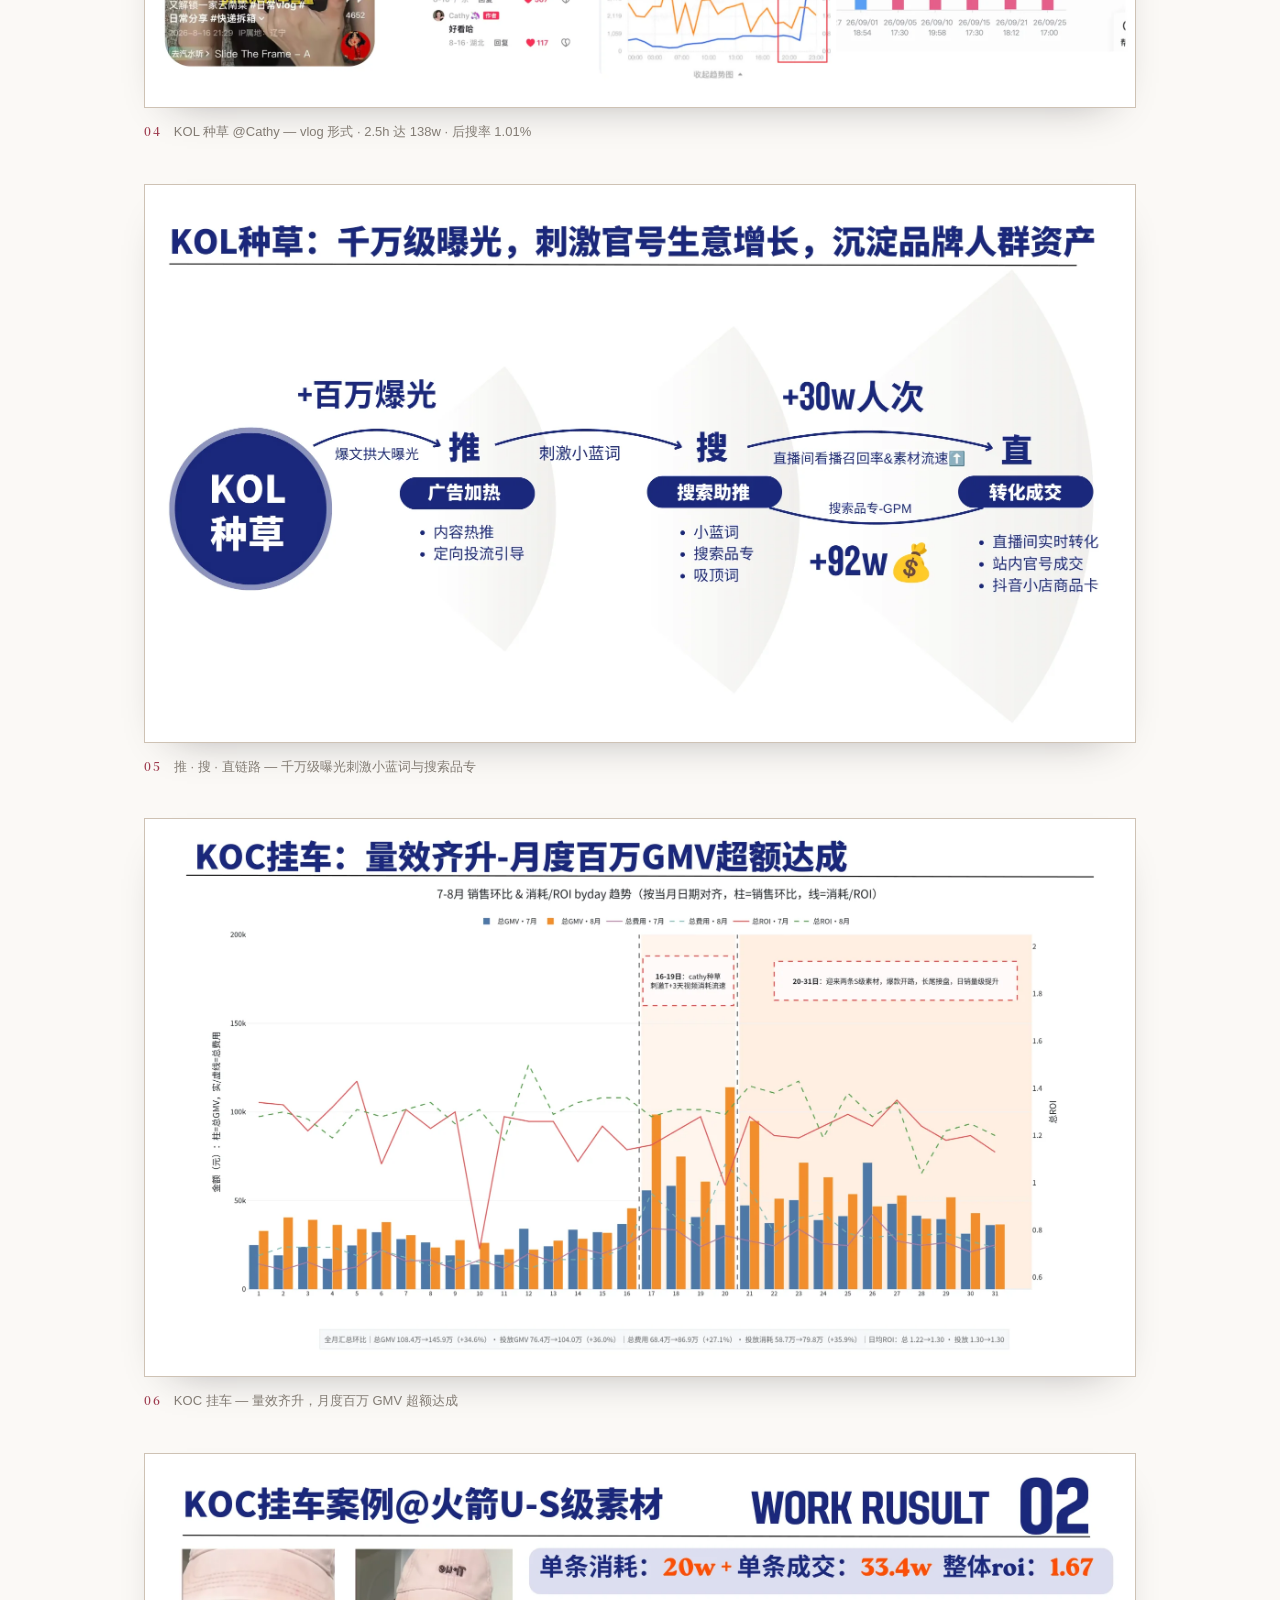
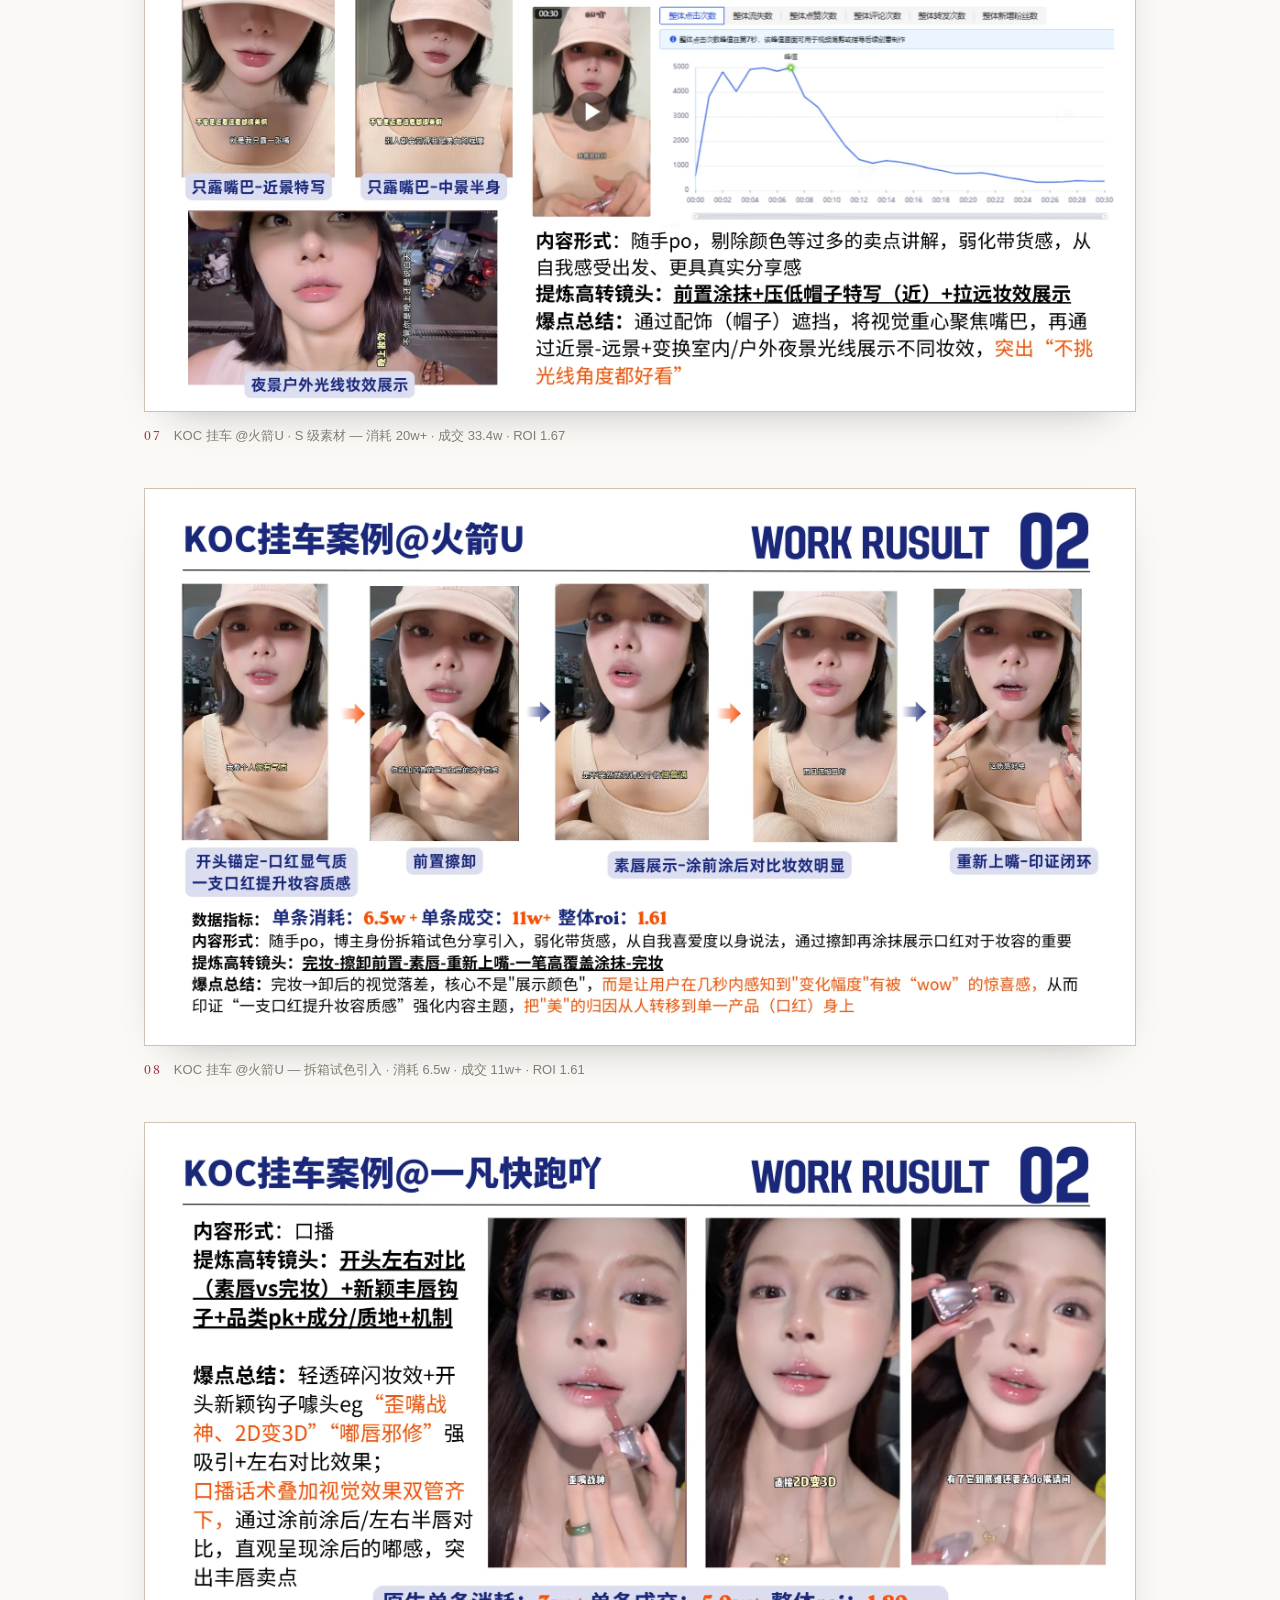
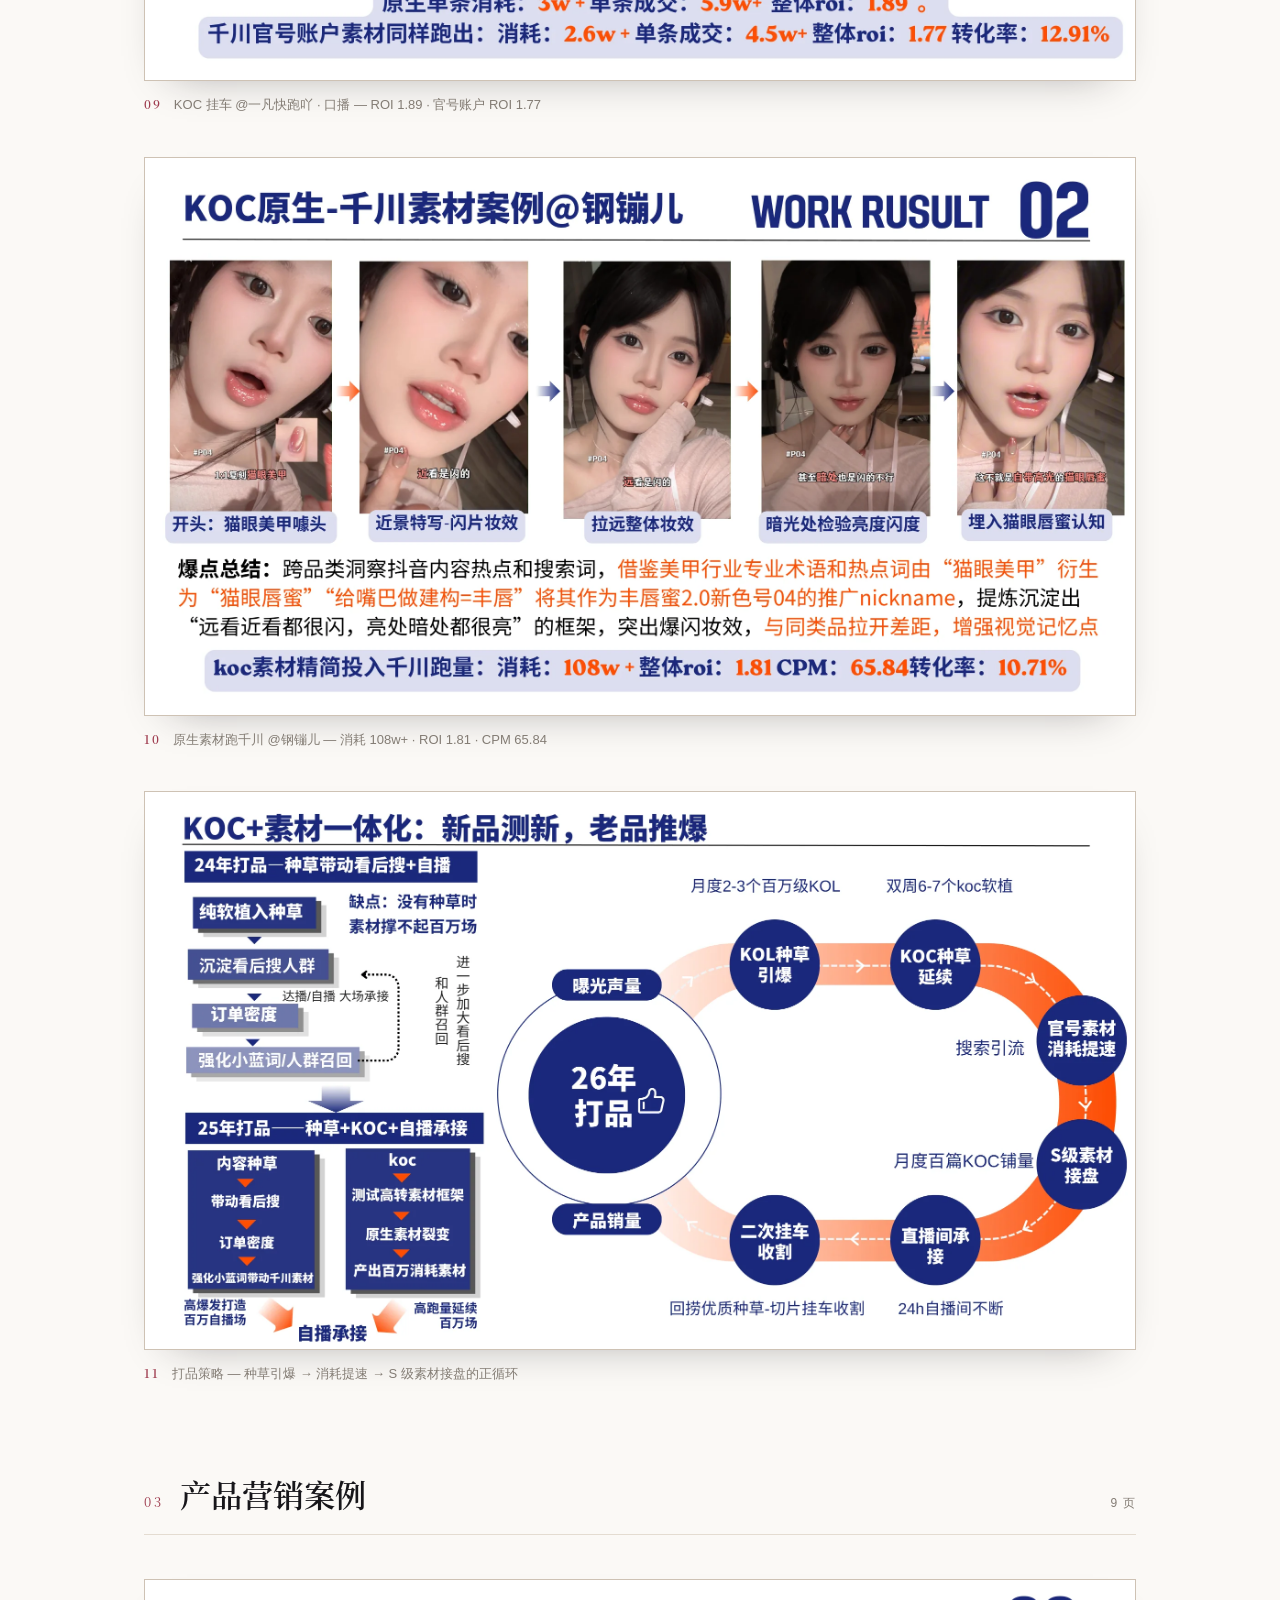
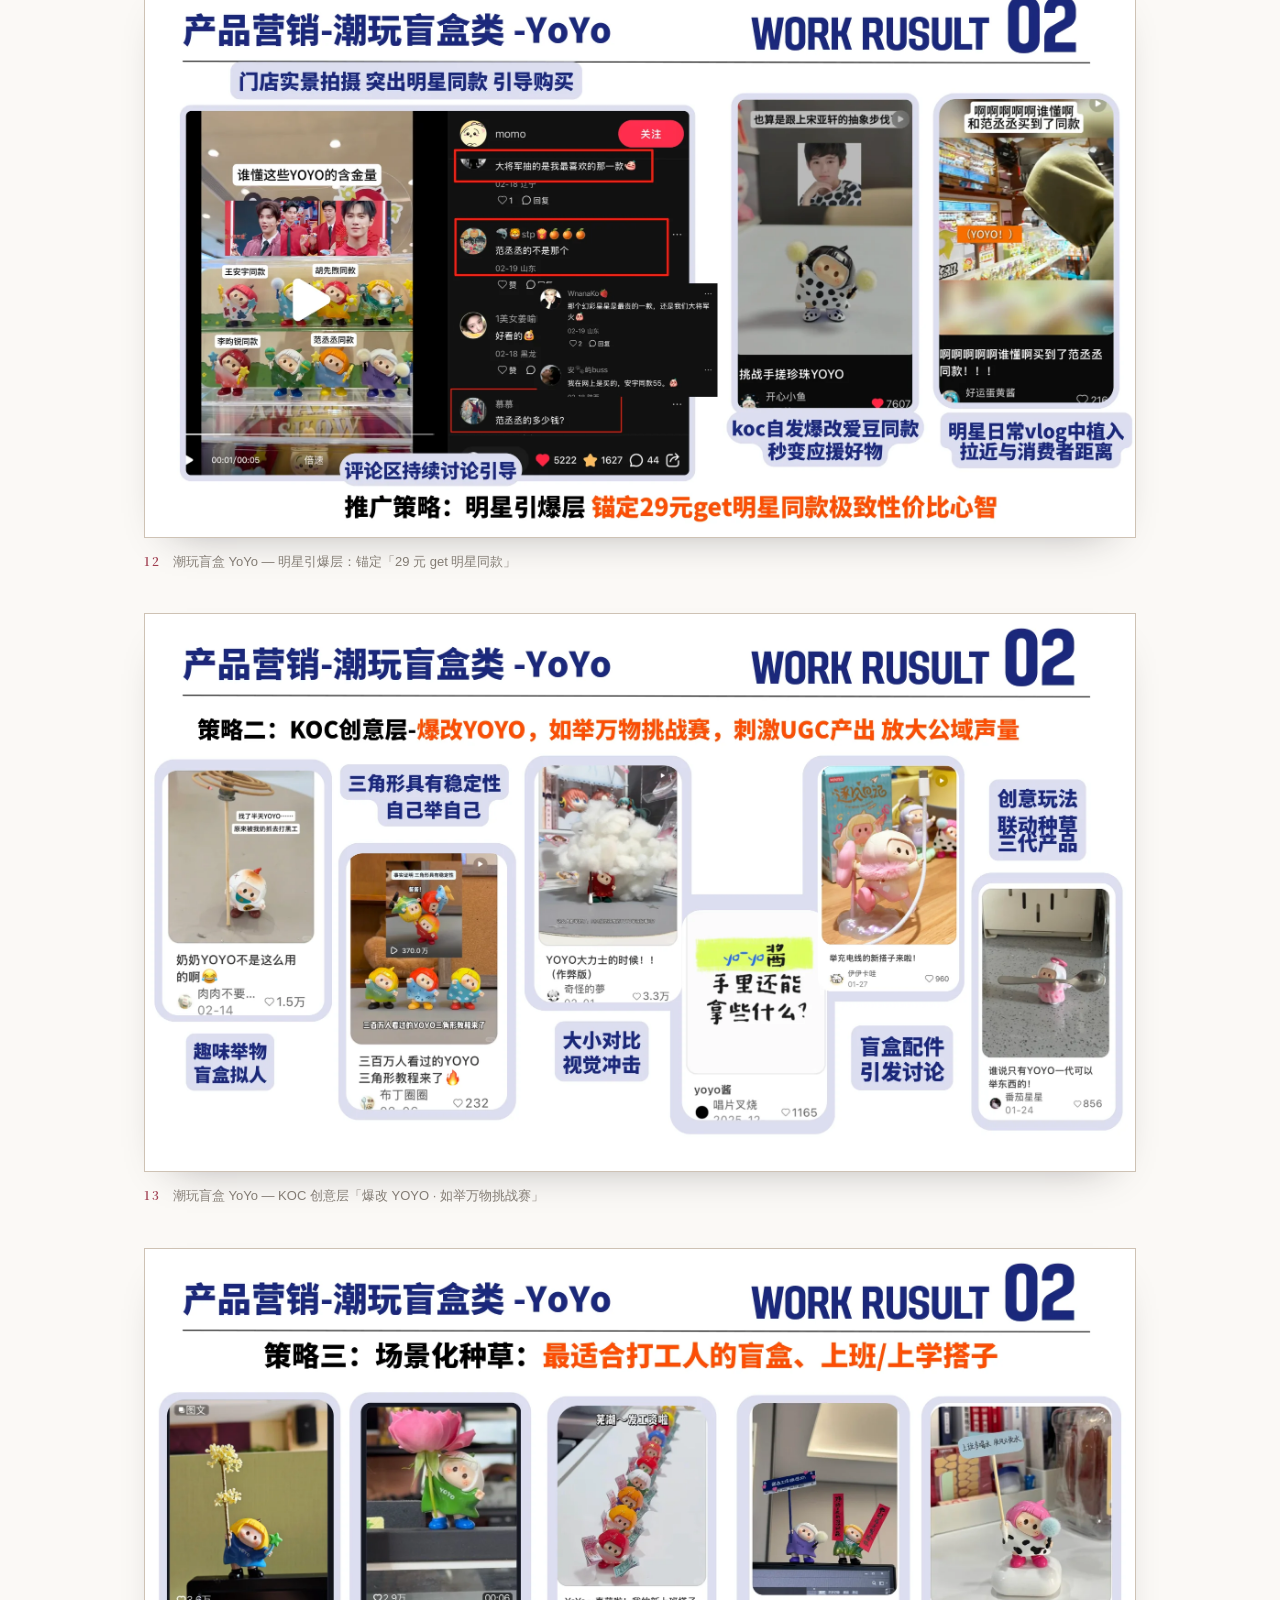
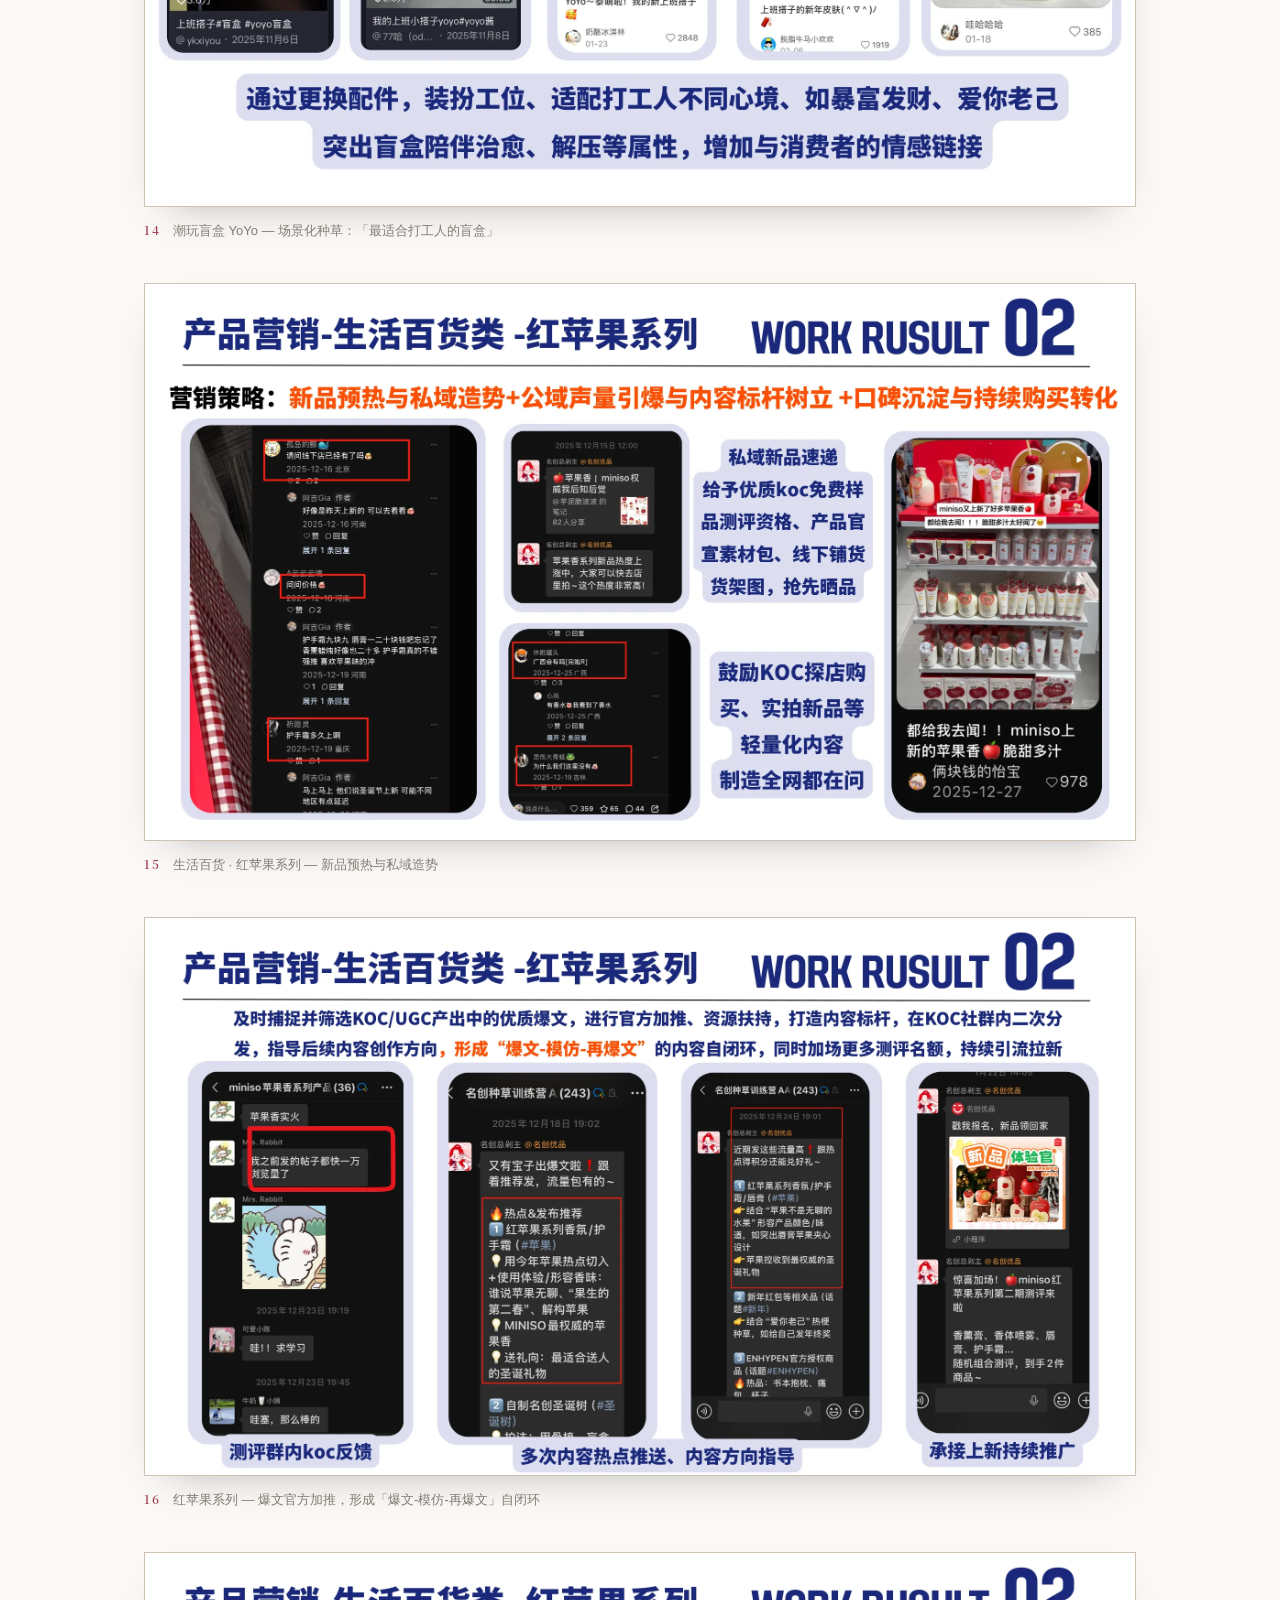
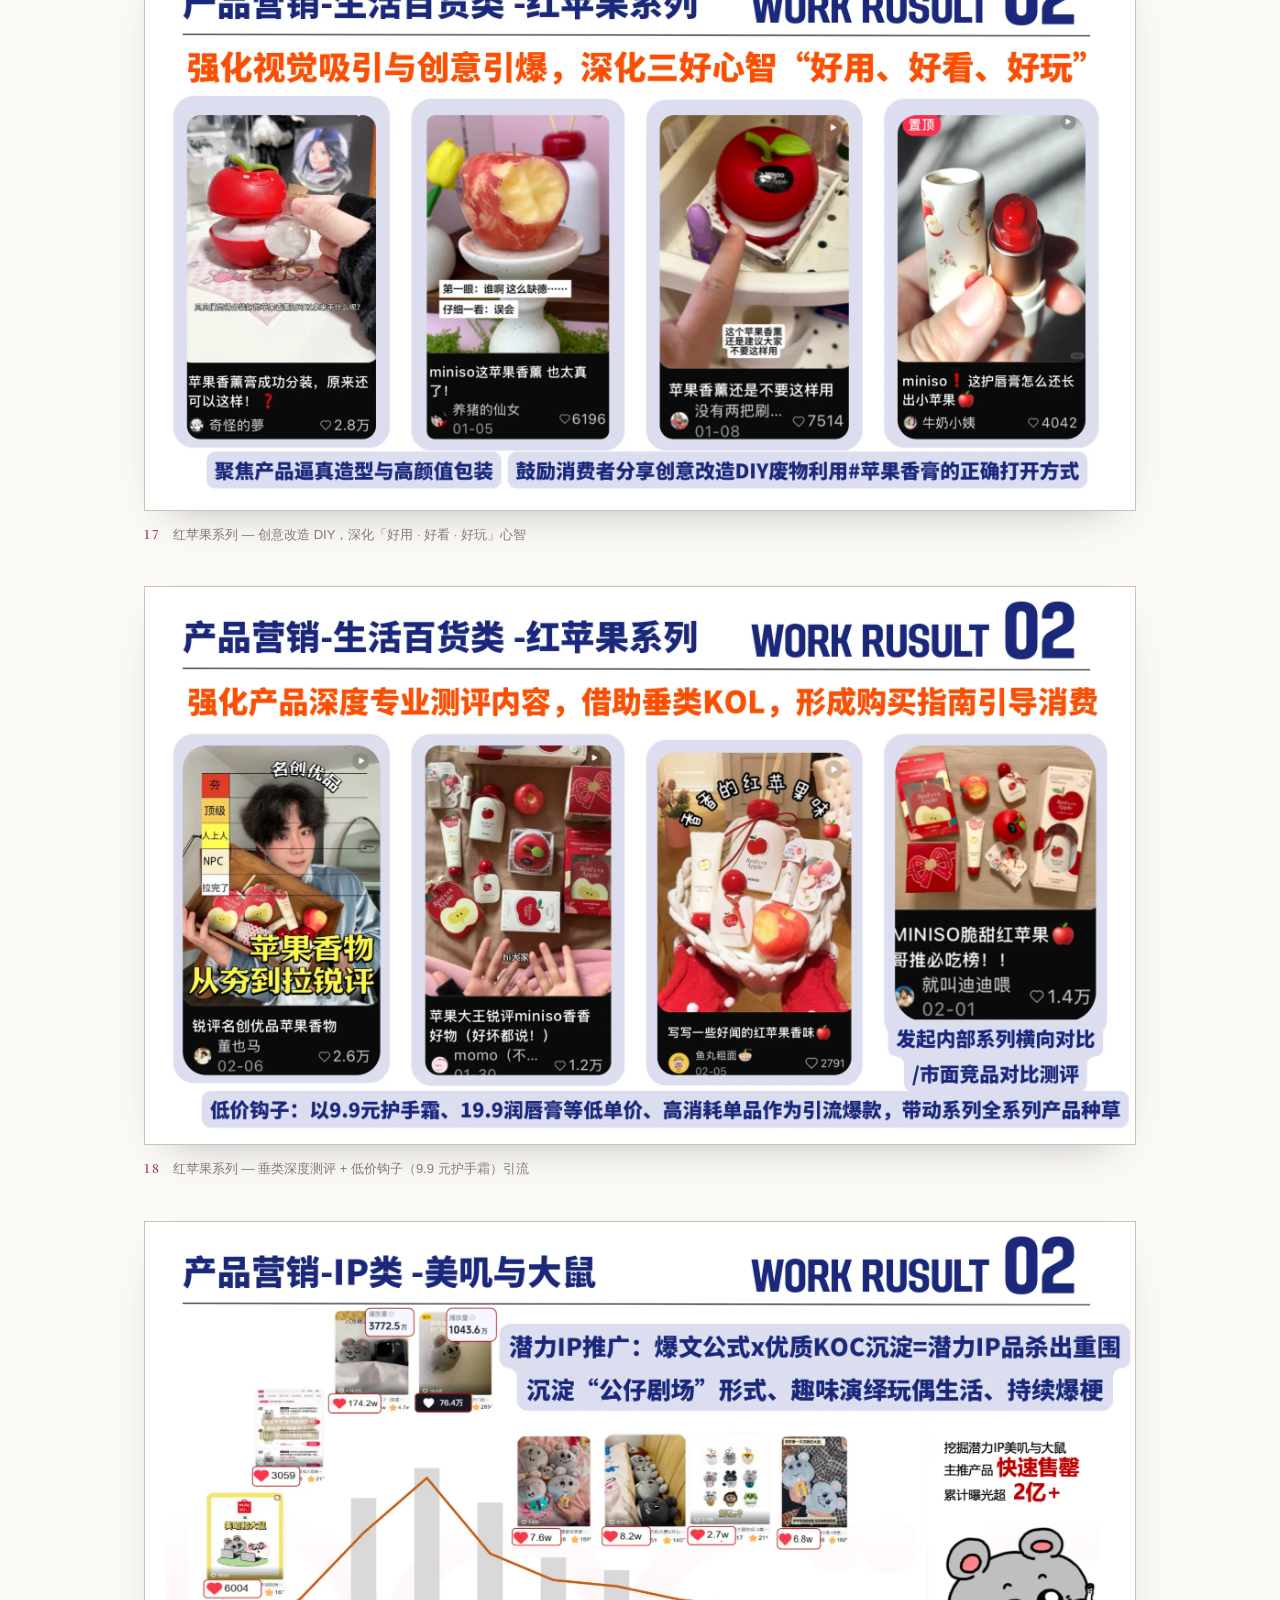
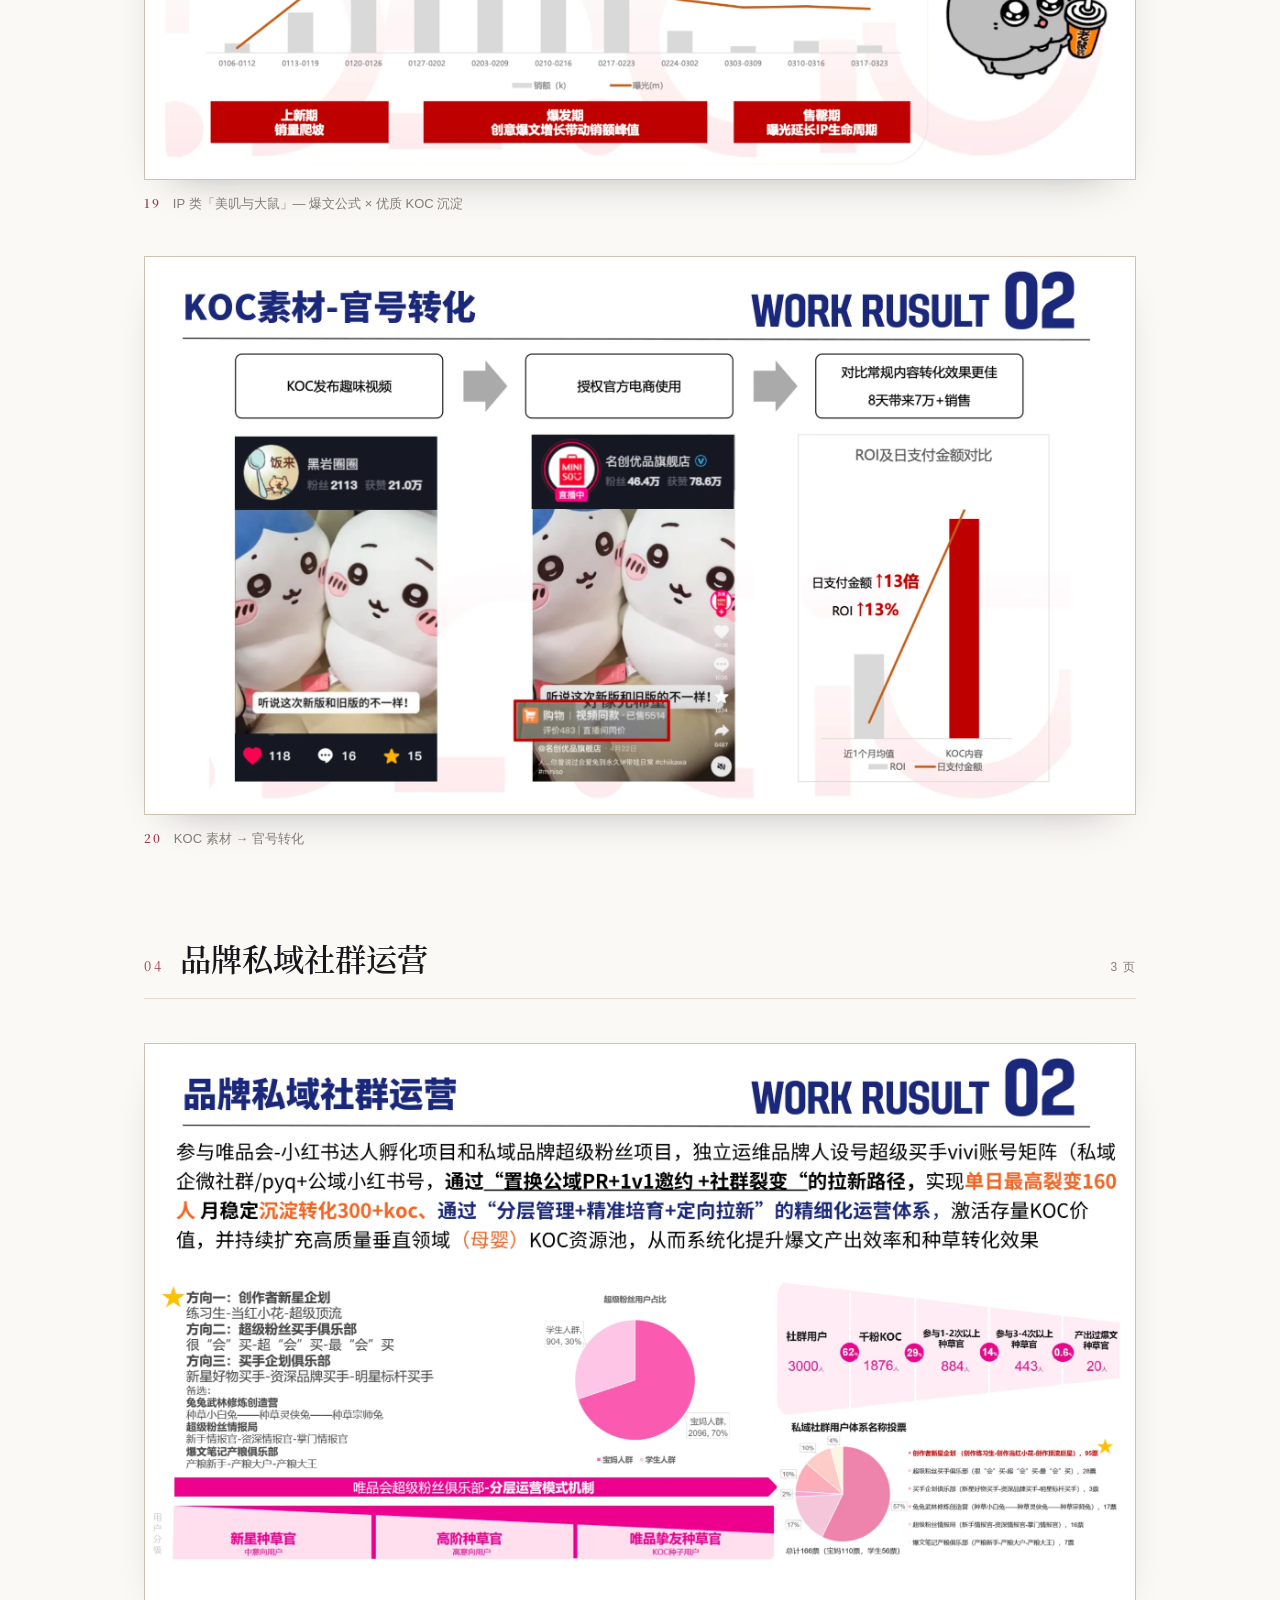
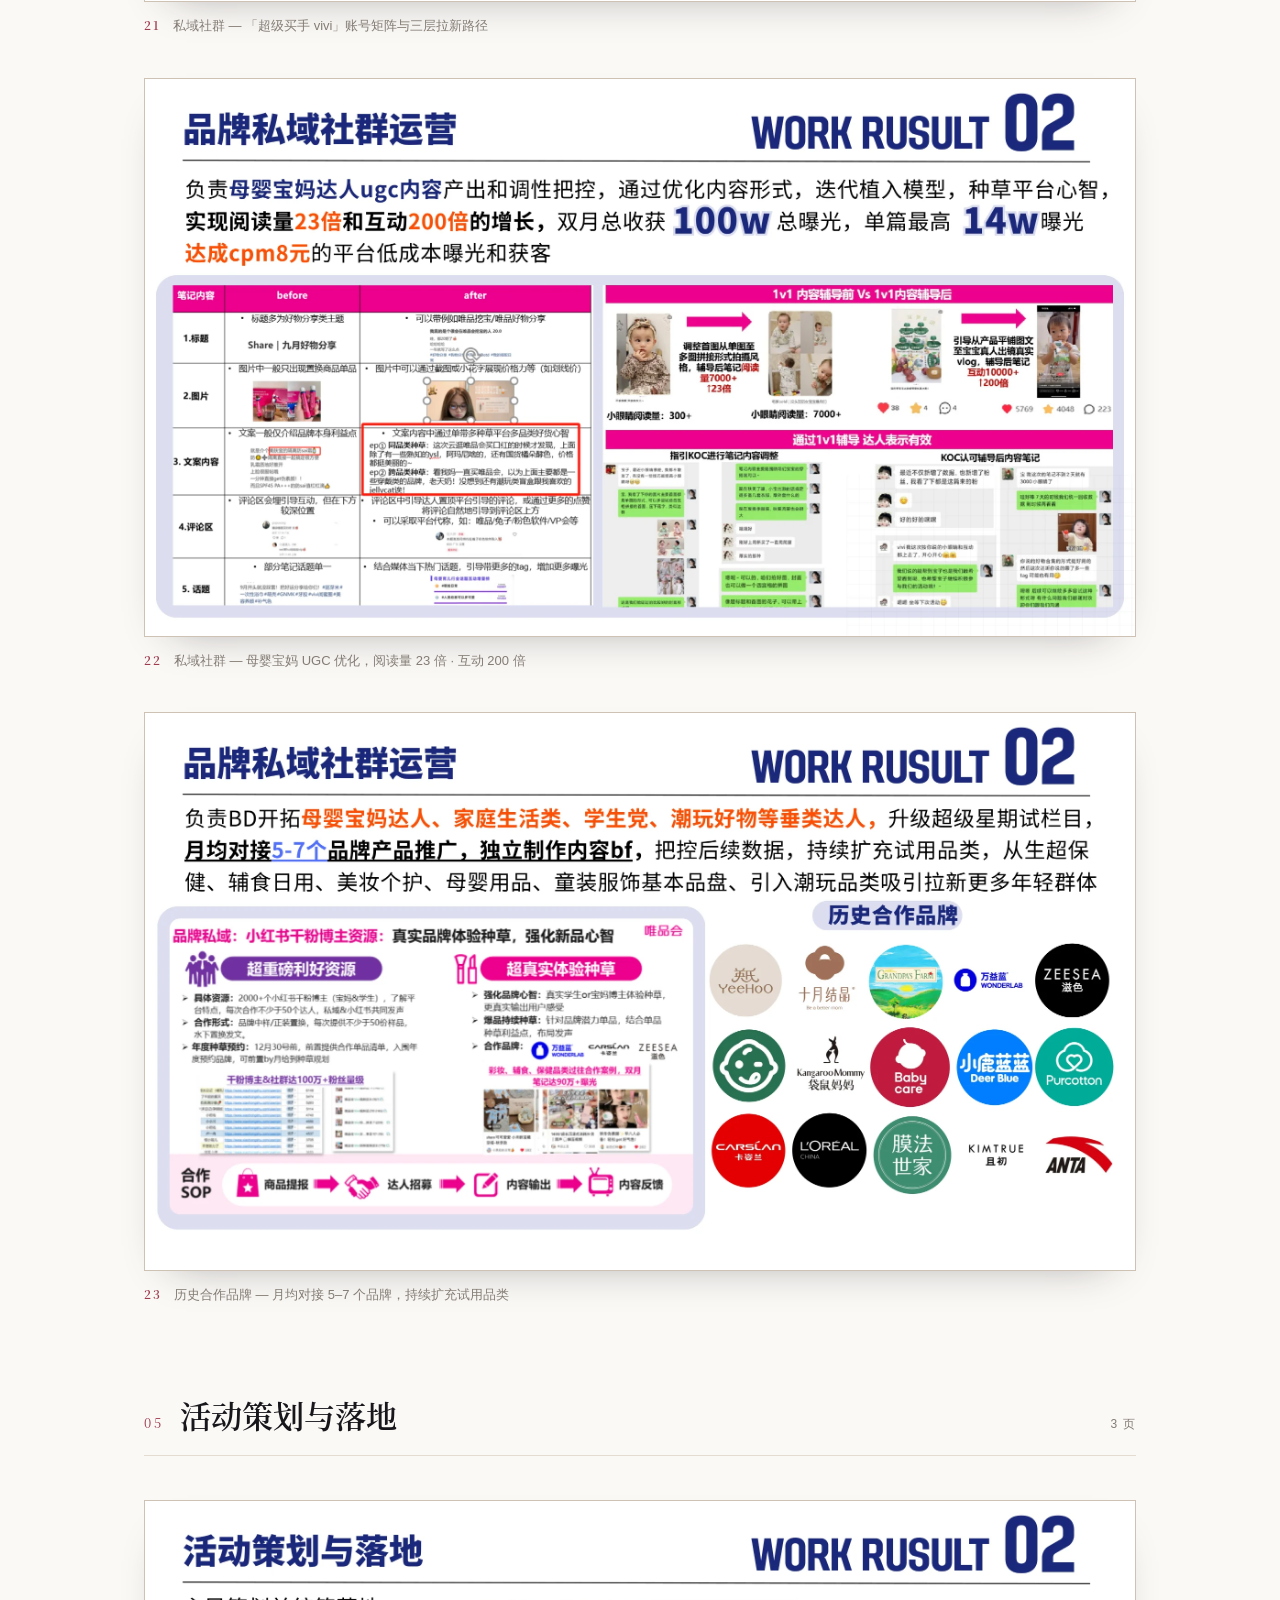
==== commit 517fa53a: "perf(portfolio): 灯箱换用 3840px 高清档，解决放大后发虚 问题：作品集源图最宽只有 1600px，而 2x 屏桌面上灯箱原始尺寸就需要约 2800 设备像素，放大后更甚（2.6" ====
--- a/portfolio.html
+++ b/portfolio.html
@@ -75,13 +75,13 @@
       <div class="pf-slides">
         <figure class="pf-slide reveal">
           <button class="pf-slide-btn" type="button" data-slide="assets/portfolio/01-w.webp" data-index="1">
-            <img src="assets/portfolio/01-w.webp" srcset="assets/portfolio/01-s.webp 900w, assets/portfolio/01-w.webp 1600w" sizes="(max-width: 900px) 100vw, 1080px" width="1600" height="900" alt="作品集封面：工作·作品集，分享人王琪（Kay）" decoding="async">
+            <img src="assets/portfolio/01-w.webp" srcset="assets/portfolio/01-s.webp 900w, assets/portfolio/01-w.webp 2160w" sizes="(max-width: 900px) 100vw, 1080px" width="2160" height="1215" alt="作品集封面：工作·作品集，分享人王琪（Kay）" decoding="async">
           </button>
           <figcaption><b>01</b> 作品集封面</figcaption>
         </figure>
         <figure class="pf-slide reveal">
           <button class="pf-slide-btn" type="button" data-slide="assets/portfolio/02-w.webp" data-index="2">
-            <img src="assets/portfolio/02-w.webp" srcset="assets/portfolio/02-s.webp 900w, assets/portfolio/02-w.webp 1600w" sizes="(max-width: 900px) 100vw, 1080px" width="1600" height="900" alt="自我介绍：姓名、专业、技能与四段工作经历" loading="lazy" decoding="async">
+            <img src="assets/portfolio/02-w.webp" srcset="assets/portfolio/02-s.webp 900w, assets/portfolio/02-w.webp 2160w" sizes="(max-width: 900px) 100vw, 1080px" width="2160" height="1215" alt="自我介绍：姓名、专业、技能与四段工作经历" loading="lazy" decoding="async">
           </button>
           <figcaption><b>02</b> 自我介绍 — 姓名、专业、技能与四段工作经历</figcaption>
         </figure>
@@ -100,55 +100,55 @@
       <div class="pf-slides">
         <figure class="pf-slide reveal">
           <button class="pf-slide-btn" type="button" data-slide="assets/portfolio/03-w.webp" data-index="3">
-            <img src="assets/portfolio/03-w.webp" srcset="assets/portfolio/03-s.webp 900w, assets/portfolio/03-w.webp 1600w" sizes="(max-width: 900px) 100vw, 1080px" width="1600" height="900" alt="KOL 种草案例 @黏苞米糊糊：播放量 1112.82 万，后搜人数 22.9 万" loading="lazy" decoding="async">
+            <img src="assets/portfolio/03-w.webp" srcset="assets/portfolio/03-s.webp 900w, assets/portfolio/03-w.webp 2160w" sizes="(max-width: 900px) 100vw, 1080px" width="2160" height="1215" alt="KOL 种草案例 @黏苞米糊糊：播放量 1112.82 万，后搜人数 22.9 万" loading="lazy" decoding="async">
           </button>
           <figcaption><b>03</b> KOL 种草 @黏苞米糊糊 — 播放 1112.82w · 后搜 22.9w · 后搜率 2.05%</figcaption>
         </figure>
         <figure class="pf-slide reveal">
           <button class="pf-slide-btn" type="button" data-slide="assets/portfolio/04-w.webp" data-index="4">
-            <img src="assets/portfolio/04-w.webp" srcset="assets/portfolio/04-s.webp 900w, assets/portfolio/04-w.webp 1600w" sizes="(max-width: 900px) 100vw, 1080px" width="1600" height="900" alt="KOL 种草案例 @Cathy：vlog 形式，发布 2.5 小时达 138 万曝光" loading="lazy" decoding="async">
+            <img src="assets/portfolio/04-w.webp" srcset="assets/portfolio/04-s.webp 900w, assets/portfolio/04-w.webp 2160w" sizes="(max-width: 900px) 100vw, 1080px" width="2160" height="1215" alt="KOL 种草案例 @Cathy：vlog 形式，发布 2.5 小时达 138 万曝光" loading="lazy" decoding="async">
           </button>
           <figcaption><b>04</b> KOL 种草 @Cathy — vlog 形式 · 2.5h 达 138w · 后搜率 1.01%</figcaption>
         </figure>
         <figure class="pf-slide reveal">
           <button class="pf-slide-btn" type="button" data-slide="assets/portfolio/05-w.webp" data-index="5">
-            <img src="assets/portfolio/05-w.webp" srcset="assets/portfolio/05-s.webp 900w, assets/portfolio/05-w.webp 1600w" sizes="(max-width: 900px) 100vw, 1080px" width="1600" height="900" alt="推搜直链路：KOL 种草带动小蓝词与搜索品专" loading="lazy" decoding="async">
+            <img src="assets/portfolio/05-w.webp" srcset="assets/portfolio/05-s.webp 900w, assets/portfolio/05-w.webp 2160w" sizes="(max-width: 900px) 100vw, 1080px" width="2160" height="1215" alt="推搜直链路：KOL 种草带动小蓝词与搜索品专" loading="lazy" decoding="async">
           </button>
           <figcaption><b>05</b> 推 · 搜 · 直链路 — 千万级曝光刺激小蓝词与搜索品专</figcaption>
         </figure>
         <figure class="pf-slide reveal">
           <button class="pf-slide-btn" type="button" data-slide="assets/portfolio/06-w.webp" data-index="6">
-            <img src="assets/portfolio/06-w.webp" srcset="assets/portfolio/06-s.webp 900w, assets/portfolio/06-w.webp 1600w" sizes="(max-width: 900px) 100vw, 1080px" width="1600" height="900" alt="KOC 挂车月度百万 GMV 超额达成" loading="lazy" decoding="async">
+            <img src="assets/portfolio/06-w.webp" srcset="assets/portfolio/06-s.webp 900w, assets/portfolio/06-w.webp 2160w" sizes="(max-width: 900px) 100vw, 1080px" width="2160" height="1215" alt="KOC 挂车月度百万 GMV 超额达成" loading="lazy" decoding="async">
           </button>
           <figcaption><b>06</b> KOC 挂车 — 量效齐升，月度百万 GMV 超额达成</figcaption>
         </figure>
         <figure class="pf-slide reveal">
           <button class="pf-slide-btn" type="button" data-slide="assets/portfolio/07-w.webp" data-index="7">
-            <img src="assets/portfolio/07-w.webp" srcset="assets/portfolio/07-s.webp 900w, assets/portfolio/07-w.webp 1600w" sizes="(max-width: 900px) 100vw, 1080px" width="1600" height="900" alt="KOC 挂车 S 级素材案例 @火箭U：单条消耗 20 万、成交 33.4 万" loading="lazy" decoding="async">
+            <img src="assets/portfolio/07-w.webp" srcset="assets/portfolio/07-s.webp 900w, assets/portfolio/07-w.webp 2160w" sizes="(max-width: 900px) 100vw, 1080px" width="2160" height="1215" alt="KOC 挂车 S 级素材案例 @火箭U：单条消耗 20 万、成交 33.4 万" loading="lazy" decoding="async">
           </button>
           <figcaption><b>07</b> KOC 挂车 @火箭U · S 级素材 — 消耗 20w+ · 成交 33.4w · ROI 1.67</figcaption>
         </figure>
         <figure class="pf-slide reveal">
           <button class="pf-slide-btn" type="button" data-slide="assets/portfolio/08-w.webp" data-index="8">
-            <img src="assets/portfolio/08-w.webp" srcset="assets/portfolio/08-s.webp 900w, assets/portfolio/08-w.webp 1600w" sizes="(max-width: 900px) 100vw, 1080px" width="1600" height="900" alt="KOC 挂车案例 @火箭U：拆箱试色引入，单条成交 11 万以上" loading="lazy" decoding="async">
+            <img src="assets/portfolio/08-w.webp" srcset="assets/portfolio/08-s.webp 900w, assets/portfolio/08-w.webp 2160w" sizes="(max-width: 900px) 100vw, 1080px" width="2160" height="1215" alt="KOC 挂车案例 @火箭U：拆箱试色引入，单条成交 11 万以上" loading="lazy" decoding="async">
           </button>
           <figcaption><b>08</b> KOC 挂车 @火箭U — 拆箱试色引入 · 消耗 6.5w · 成交 11w+ · ROI 1.61</figcaption>
         </figure>
         <figure class="pf-slide reveal">
           <button class="pf-slide-btn" type="button" data-slide="assets/portfolio/09-w.webp" data-index="9">
-            <img src="assets/portfolio/09-w.webp" srcset="assets/portfolio/09-s.webp 900w, assets/portfolio/09-w.webp 1600w" sizes="(max-width: 900px) 100vw, 1080px" width="1600" height="900" alt="KOC 挂车口播案例 @一凡快跑吖：左右对比与涂前涂后" loading="lazy" decoding="async">
+            <img src="assets/portfolio/09-w.webp" srcset="assets/portfolio/09-s.webp 900w, assets/portfolio/09-w.webp 2160w" sizes="(max-width: 900px) 100vw, 1080px" width="2160" height="1215" alt="KOC 挂车口播案例 @一凡快跑吖：左右对比与涂前涂后" loading="lazy" decoding="async">
           </button>
           <figcaption><b>09</b> KOC 挂车 @一凡快跑吖 · 口播 — ROI 1.89 · 官号账户 ROI 1.77</figcaption>
         </figure>
         <figure class="pf-slide reveal">
           <button class="pf-slide-btn" type="button" data-slide="assets/portfolio/10-w.webp" data-index="10">
-            <img src="assets/portfolio/10-w.webp" srcset="assets/portfolio/10-s.webp 900w, assets/portfolio/10-w.webp 1600w" sizes="(max-width: 900px) 100vw, 1080px" width="1600" height="900" alt="KOC 原生素材跑千川 @钢镚儿：消耗 108 万以上，ROI 1.81" loading="lazy" decoding="async">
+            <img src="assets/portfolio/10-w.webp" srcset="assets/portfolio/10-s.webp 900w, assets/portfolio/10-w.webp 2160w" sizes="(max-width: 900px) 100vw, 1080px" width="2160" height="1215" alt="KOC 原生素材跑千川 @钢镚儿：消耗 108 万以上，ROI 1.81" loading="lazy" decoding="async">
           </button>
           <figcaption><b>10</b> 原生素材跑千川 @钢镚儿 — 消耗 108w+ · ROI 1.81 · CPM 65.84</figcaption>
         </figure>
         <figure class="pf-slide reveal">
           <button class="pf-slide-btn" type="button" data-slide="assets/portfolio/11-w.webp" data-index="11">
-            <img src="assets/portfolio/11-w.webp" srcset="assets/portfolio/11-s.webp 900w, assets/portfolio/11-w.webp 1600w" sizes="(max-width: 900px) 100vw, 1080px" width="1600" height="900" alt="打品策略：KOC 与素材一体化，种草引爆到 S 级素材接盘" loading="lazy" decoding="async">
+            <img src="assets/portfolio/11-w.webp" srcset="assets/portfolio/11-s.webp 900w, assets/portfolio/11-w.webp 2160w" sizes="(max-width: 900px) 100vw, 1080px" width="2160" height="1215" alt="打品策略：KOC 与素材一体化，种草引爆到 S 级素材接盘" loading="lazy" decoding="async">
           </button>
           <figcaption><b>11</b> 打品策略 — 种草引爆 → 消耗提速 → S 级素材接盘的正循环</figcaption>
         </figure>
@@ -167,55 +167,55 @@
       <div class="pf-slides">
         <figure class="pf-slide reveal">
           <button class="pf-slide-btn" type="button" data-slide="assets/portfolio/12-w.webp" data-index="12">
-            <img src="assets/portfolio/12-w.webp" srcset="assets/portfolio/12-s.webp 900w, assets/portfolio/12-w.webp 1600w" sizes="(max-width: 900px) 100vw, 1080px" width="1600" height="900" alt="潮玩盲盒 YoYo 明星引爆层：锚定 29 元明星同款" loading="lazy" decoding="async">
+            <img src="assets/portfolio/12-w.webp" srcset="assets/portfolio/12-s.webp 900w, assets/portfolio/12-w.webp 2160w" sizes="(max-width: 900px) 100vw, 1080px" width="2160" height="1215" alt="潮玩盲盒 YoYo 明星引爆层：锚定 29 元明星同款" loading="lazy" decoding="async">
           </button>
           <figcaption><b>12</b> 潮玩盲盒 YoYo — 明星引爆层：锚定「29 元 get 明星同款」</figcaption>
         </figure>
         <figure class="pf-slide reveal">
           <button class="pf-slide-btn" type="button" data-slide="assets/portfolio/13-w.webp" data-index="13">
-            <img src="assets/portfolio/13-w.webp" srcset="assets/portfolio/13-s.webp 900w, assets/portfolio/13-w.webp 1600w" sizes="(max-width: 900px) 100vw, 1080px" width="1600" height="900" alt="潮玩盲盒 YoYo KOC 创意层：爆改 YOYO 如举万物挑战赛" loading="lazy" decoding="async">
+            <img src="assets/portfolio/13-w.webp" srcset="assets/portfolio/13-s.webp 900w, assets/portfolio/13-w.webp 2160w" sizes="(max-width: 900px) 100vw, 1080px" width="2160" height="1215" alt="潮玩盲盒 YoYo KOC 创意层：爆改 YOYO 如举万物挑战赛" loading="lazy" decoding="async">
           </button>
           <figcaption><b>13</b> 潮玩盲盒 YoYo — KOC 创意层「爆改 YOYO · 如举万物挑战赛」</figcaption>
         </figure>
         <figure class="pf-slide reveal">
           <button class="pf-slide-btn" type="button" data-slide="assets/portfolio/14-w.webp" data-index="14">
-            <img src="assets/portfolio/14-w.webp" srcset="assets/portfolio/14-s.webp 900w, assets/portfolio/14-w.webp 1600w" sizes="(max-width: 900px) 100vw, 1080px" width="1600" height="900" alt="潮玩盲盒 YoYo 场景化种草：上班上学的解压搭子" loading="lazy" decoding="async">
+            <img src="assets/portfolio/14-w.webp" srcset="assets/portfolio/14-s.webp 900w, assets/portfolio/14-w.webp 2160w" sizes="(max-width: 900px) 100vw, 1080px" width="2160" height="1215" alt="潮玩盲盒 YoYo 场景化种草：上班上学的解压搭子" loading="lazy" decoding="async">
           </button>
           <figcaption><b>14</b> 潮玩盲盒 YoYo — 场景化种草：「最适合打工人的盲盒」</figcaption>
         </figure>
         <figure class="pf-slide reveal">
           <button class="pf-slide-btn" type="button" data-slide="assets/portfolio/15-w.webp" data-index="15">
-            <img src="assets/portfolio/15-w.webp" srcset="assets/portfolio/15-s.webp 900w, assets/portfolio/15-w.webp 1600w" sizes="(max-width: 900px) 100vw, 1080px" width="1600" height="900" alt="生活百货红苹果系列：新品预热与私域造势" loading="lazy" decoding="async">
+            <img src="assets/portfolio/15-w.webp" srcset="assets/portfolio/15-s.webp 900w, assets/portfolio/15-w.webp 2160w" sizes="(max-width: 900px) 100vw, 1080px" width="2160" height="1215" alt="生活百货红苹果系列：新品预热与私域造势" loading="lazy" decoding="async">
           </button>
           <figcaption><b>15</b> 生活百货 · 红苹果系列 — 新品预热与私域造势</figcaption>
         </figure>
         <figure class="pf-slide reveal">
           <button class="pf-slide-btn" type="button" data-slide="assets/portfolio/16-w.webp" data-index="16">
-            <img src="assets/portfolio/16-w.webp" srcset="assets/portfolio/16-s.webp 900w, assets/portfolio/16-w.webp 1600w" sizes="(max-width: 900px) 100vw, 1080px" width="1600" height="900" alt="红苹果系列优质爆文官方加推，形成内容自闭环" loading="lazy" decoding="async">
+            <img src="assets/portfolio/16-w.webp" srcset="assets/portfolio/16-s.webp 900w, assets/portfolio/16-w.webp 2160w" sizes="(max-width: 900px) 100vw, 1080px" width="2160" height="1215" alt="红苹果系列优质爆文官方加推，形成内容自闭环" loading="lazy" decoding="async">
           </button>
           <figcaption><b>16</b> 红苹果系列 — 爆文官方加推，形成「爆文-模仿-再爆文」自闭环</figcaption>
         </figure>
         <figure class="pf-slide reveal">
           <button class="pf-slide-btn" type="button" data-slide="assets/portfolio/17-w.webp" data-index="17">
-            <img src="assets/portfolio/17-w.webp" srcset="assets/portfolio/17-s.webp 900w, assets/portfolio/17-w.webp 1600w" sizes="(max-width: 900px) 100vw, 1080px" width="1600" height="900" alt="红苹果系列创意改造 DIY 与高颜值包装" loading="lazy" decoding="async">
+            <img src="assets/portfolio/17-w.webp" srcset="assets/portfolio/17-s.webp 900w, assets/portfolio/17-w.webp 2160w" sizes="(max-width: 900px) 100vw, 1080px" width="2160" height="1215" alt="红苹果系列创意改造 DIY 与高颜值包装" loading="lazy" decoding="async">
           </button>
           <figcaption><b>17</b> 红苹果系列 — 创意改造 DIY，深化「好用 · 好看 · 好玩」心智</figcaption>
         </figure>
         <figure class="pf-slide reveal">
           <button class="pf-slide-btn" type="button" data-slide="assets/portfolio/18-w.webp" data-index="18">
-            <img src="assets/portfolio/18-w.webp" srcset="assets/portfolio/18-s.webp 900w, assets/portfolio/18-w.webp 1600w" sizes="(max-width: 900px) 100vw, 1080px" width="1600" height="900" alt="红苹果系列垂类测评与低价钩子引流" loading="lazy" decoding="async">
+            <img src="assets/portfolio/18-w.webp" srcset="assets/portfolio/18-s.webp 900w, assets/portfolio/18-w.webp 2160w" sizes="(max-width: 900px) 100vw, 1080px" width="2160" height="1215" alt="红苹果系列垂类测评与低价钩子引流" loading="lazy" decoding="async">
           </button>
           <figcaption><b>18</b> 红苹果系列 — 垂类深度测评 + 低价钩子（9.9 元护手霜）引流</figcaption>
         </figure>
         <figure class="pf-slide reveal">
           <button class="pf-slide-btn" type="button" data-slide="assets/portfolio/19-w.webp" data-index="19">
-            <img src="assets/portfolio/19-w.webp" srcset="assets/portfolio/19-s.webp 900w, assets/portfolio/19-w.webp 1600w" sizes="(max-width: 900px) 100vw, 1080px" width="1600" height="900" alt="IP 类 美叽与大鼠：公仔剧场形式持续爆梗" loading="lazy" decoding="async">
+            <img src="assets/portfolio/19-w.webp" srcset="assets/portfolio/19-s.webp 900w, assets/portfolio/19-w.webp 2160w" sizes="(max-width: 900px) 100vw, 1080px" width="2160" height="1215" alt="IP 类 美叽与大鼠：公仔剧场形式持续爆梗" loading="lazy" decoding="async">
           </button>
           <figcaption><b>19</b> IP 类「美叽与大鼠」— 爆文公式 × 优质 KOC 沉淀</figcaption>
         </figure>
         <figure class="pf-slide reveal">
           <button class="pf-slide-btn" type="button" data-slide="assets/portfolio/20-w.webp" data-index="20">
-            <img src="assets/portfolio/20-w.webp" srcset="assets/portfolio/20-s.webp 900w, assets/portfolio/20-w.webp 1600w" sizes="(max-width: 900px) 100vw, 1080px" width="1600" height="900" alt="KOC 素材带动官号转化" loading="lazy" decoding="async">
+            <img src="assets/portfolio/20-w.webp" srcset="assets/portfolio/20-s.webp 900w, assets/portfolio/20-w.webp 2160w" sizes="(max-width: 900px) 100vw, 1080px" width="2160" height="1215" alt="KOC 素材带动官号转化" loading="lazy" decoding="async">
           </button>
           <figcaption><b>20</b> KOC 素材 → 官号转化</figcaption>
         </figure>
@@ -234,19 +234,19 @@
       <div class="pf-slides">
         <figure class="pf-slide reveal">
           <button class="pf-slide-btn" type="button" data-slide="assets/portfolio/21-w.webp" data-index="21">
-            <img src="assets/portfolio/21-w.webp" srcset="assets/portfolio/21-s.webp 900w, assets/portfolio/21-w.webp 1600w" sizes="(max-width: 900px) 100vw, 1080px" width="1600" height="900" alt="超级买手 vivi 账号矩阵与拉新路径" loading="lazy" decoding="async">
+            <img src="assets/portfolio/21-w.webp" srcset="assets/portfolio/21-s.webp 900w, assets/portfolio/21-w.webp 2160w" sizes="(max-width: 900px) 100vw, 1080px" width="2160" height="1215" alt="超级买手 vivi 账号矩阵与拉新路径" loading="lazy" decoding="async">
           </button>
           <figcaption><b>21</b> 私域社群 — 「超级买手 vivi」账号矩阵与三层拉新路径</figcaption>
         </figure>
         <figure class="pf-slide reveal">
           <button class="pf-slide-btn" type="button" data-slide="assets/portfolio/22-w.webp" data-index="22">
-            <img src="assets/portfolio/22-w.webp" srcset="assets/portfolio/22-s.webp 900w, assets/portfolio/22-w.webp 1600w" sizes="(max-width: 900px) 100vw, 1080px" width="1600" height="900" alt="母婴宝妈 UGC 内容产出与调性把控" loading="lazy" decoding="async">
+            <img src="assets/portfolio/22-w.webp" srcset="assets/portfolio/22-s.webp 900w, assets/portfolio/22-w.webp 2160w" sizes="(max-width: 900px) 100vw, 1080px" width="2160" height="1215" alt="母婴宝妈 UGC 内容产出与调性把控" loading="lazy" decoding="async">
           </button>
           <figcaption><b>22</b> 私域社群 — 母婴宝妈 UGC 优化，阅读量 23 倍 · 互动 200 倍</figcaption>
         </figure>
         <figure class="pf-slide reveal">
           <button class="pf-slide-btn" type="button" data-slide="assets/portfolio/23-w.webp" data-index="23">
-            <img src="assets/portfolio/23-w.webp" srcset="assets/portfolio/23-s.webp 900w, assets/portfolio/23-w.webp 1600w" sizes="(max-width: 900px) 100vw, 1080px" width="1600" height="900" alt="历史合作品牌与垂类达人拓展" loading="lazy" decoding="async">
+            <img src="assets/portfolio/23-w.webp" srcset="assets/portfolio/23-s.webp 900w, assets/portfolio/23-w.webp 2160w" sizes="(max-width: 900px) 100vw, 1080px" width="2160" height="1215" alt="历史合作品牌与垂类达人拓展" loading="lazy" decoding="async">
           </button>
           <figcaption><b>23</b> 历史合作品牌 — 月均对接 5–7 个品牌，持续扩充试用品类</figcaption>
         </figure>
@@ -265,19 +265,19 @@
       <div class="pf-slides">
         <figure class="pf-slide reveal">
           <button class="pf-slide-btn" type="button" data-slide="assets/portfolio/24-w.webp" data-index="24">
-            <img src="assets/portfolio/24-w.webp" srcset="assets/portfolio/24-s.webp 900w, assets/portfolio/24-w.webp 1600w" sizes="(max-width: 900px) 100vw, 1080px" width="1600" height="900" alt="国庆潮游与双十一双十二活动数据复盘" loading="lazy" decoding="async">
+            <img src="assets/portfolio/24-w.webp" srcset="assets/portfolio/24-s.webp 900w, assets/portfolio/24-w.webp 2160w" sizes="(max-width: 900px) 100vw, 1080px" width="2160" height="1215" alt="国庆潮游与双十一双十二活动数据复盘" loading="lazy" decoding="async">
           </button>
           <figcaption><b>24</b> 活动策划与落地 — 阅读达成率 103.7% · CPM 降低 40%</figcaption>
         </figure>
         <figure class="pf-slide reveal">
           <button class="pf-slide-btn" type="button" data-slide="assets/portfolio/25-w.webp" data-index="25">
-            <img src="assets/portfolio/25-w.webp" srcset="assets/portfolio/25-s.webp 900w, assets/portfolio/25-w.webp 1600w" sizes="(max-width: 900px) 100vw, 1080px" width="1600" height="900" alt="名创粉丝大会线上线下落地与快闪打卡" loading="lazy" decoding="async">
+            <img src="assets/portfolio/25-w.webp" srcset="assets/portfolio/25-s.webp 900w, assets/portfolio/25-w.webp 2160w" sizes="(max-width: 900px) 100vw, 1080px" width="2160" height="1215" alt="名创粉丝大会线上线下落地与快闪打卡" loading="lazy" decoding="async">
           </button>
           <figcaption><b>25</b> 活动策划能力 — 名创粉丝大会（嘉年华）线上线下落地</figcaption>
         </figure>
         <figure class="pf-slide reveal">
           <button class="pf-slide-btn" type="button" data-slide="assets/portfolio/26-w.webp" data-index="26">
-            <img src="assets/portfolio/26-w.webp" srcset="assets/portfolio/26-s.webp 900w, assets/portfolio/26-w.webp 1600w" sizes="(max-width: 900px) 100vw, 1080px" width="1600" height="900" alt="粉丝嘉年华相关爆文与抖音微博榜单成绩" loading="lazy" decoding="async">
+            <img src="assets/portfolio/26-w.webp" srcset="assets/portfolio/26-s.webp 900w, assets/portfolio/26-w.webp 2160w" sizes="(max-width: 900px) 100vw, 1080px" width="2160" height="1215" alt="粉丝嘉年华相关爆文与抖音微博榜单成绩" loading="lazy" decoding="async">
           </button>
           <figcaption><b>26</b> 活动爆文 — 抖音热榜 859w · 微博话题热度 2000w+</figcaption>
         </figure>
@@ -296,13 +296,13 @@
       <div class="pf-slides">
         <figure class="pf-slide reveal">
           <button class="pf-slide-btn" type="button" data-slide="assets/portfolio/27-w.webp" data-index="27">
-            <img src="assets/portfolio/27-w.webp" srcset="assets/portfolio/27-s.webp 900w, assets/portfolio/27-w.webp 1600w" sizes="(max-width: 900px) 100vw, 1080px" width="1600" height="900" alt="小红书个人账号从 0 到 1 孵化，单条最高 42 万阅读" loading="lazy" decoding="async">
+            <img src="assets/portfolio/27-w.webp" srcset="assets/portfolio/27-s.webp 900w, assets/portfolio/27-w.webp 2160w" sizes="(max-width: 900px) 100vw, 1080px" width="2160" height="1215" alt="小红书个人账号从 0 到 1 孵化，单条最高 42 万阅读" loading="lazy" decoding="async">
           </button>
           <figcaption><b>27</b> 自媒体运营 — 小红书账号 0 → 1，单条最高 42w 阅读</figcaption>
         </figure>
         <figure class="pf-slide reveal">
           <button class="pf-slide-btn" type="button" data-slide="assets/portfolio/28-w.webp" data-index="28">
-            <img src="assets/portfolio/28-w.webp" srcset="assets/portfolio/28-s.webp 900w, assets/portfolio/28-w.webp 1600w" sizes="(max-width: 900px) 100vw, 1080px" width="1600" height="900" alt="结语：期待面试机会" loading="lazy" decoding="async">
+            <img src="assets/portfolio/28-w.webp" srcset="assets/portfolio/28-s.webp 900w, assets/portfolio/28-w.webp 2160w" sizes="(max-width: 900px) 100vw, 1080px" width="2160" height="1215" alt="结语：期待面试机会" loading="lazy" decoding="async">
           </button>
           <figcaption><b>28</b> 结语 — 比起做过什么，更想探讨「还能创造什么」</figcaption>
         </figure>
